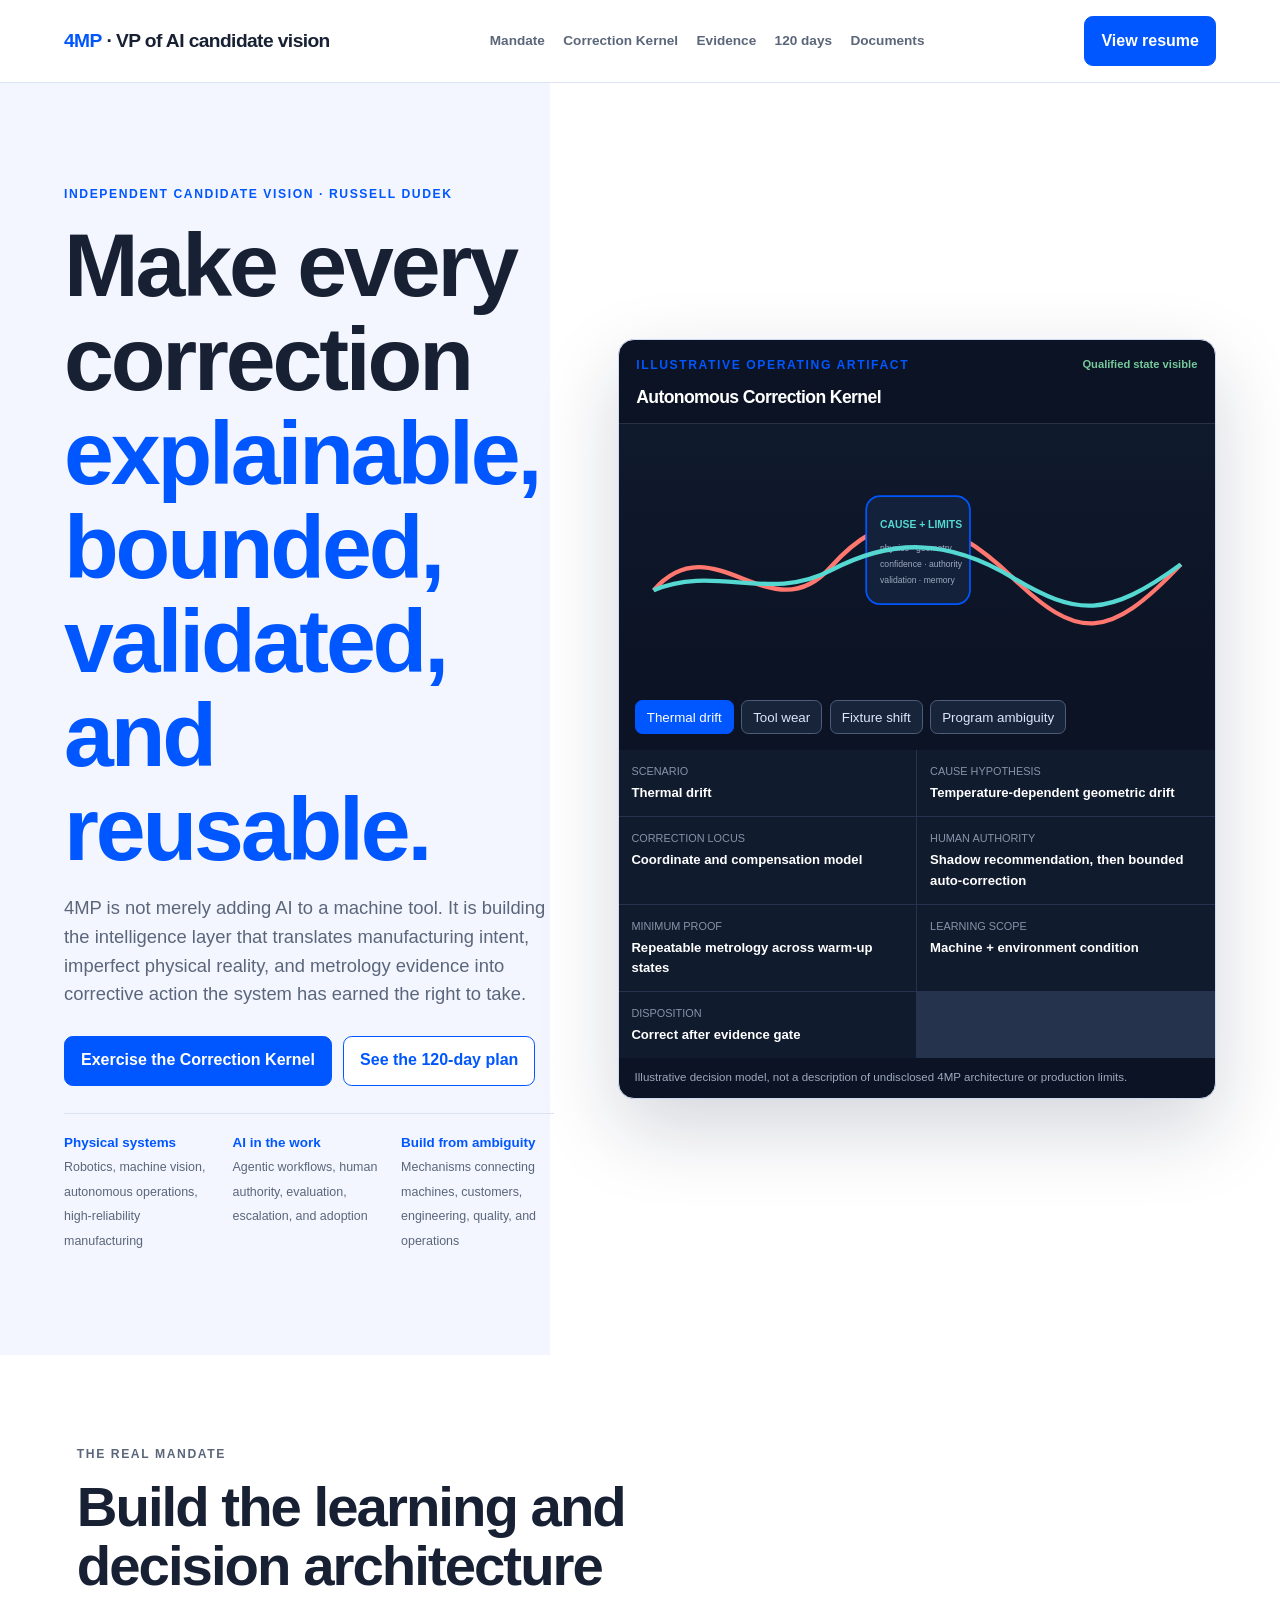
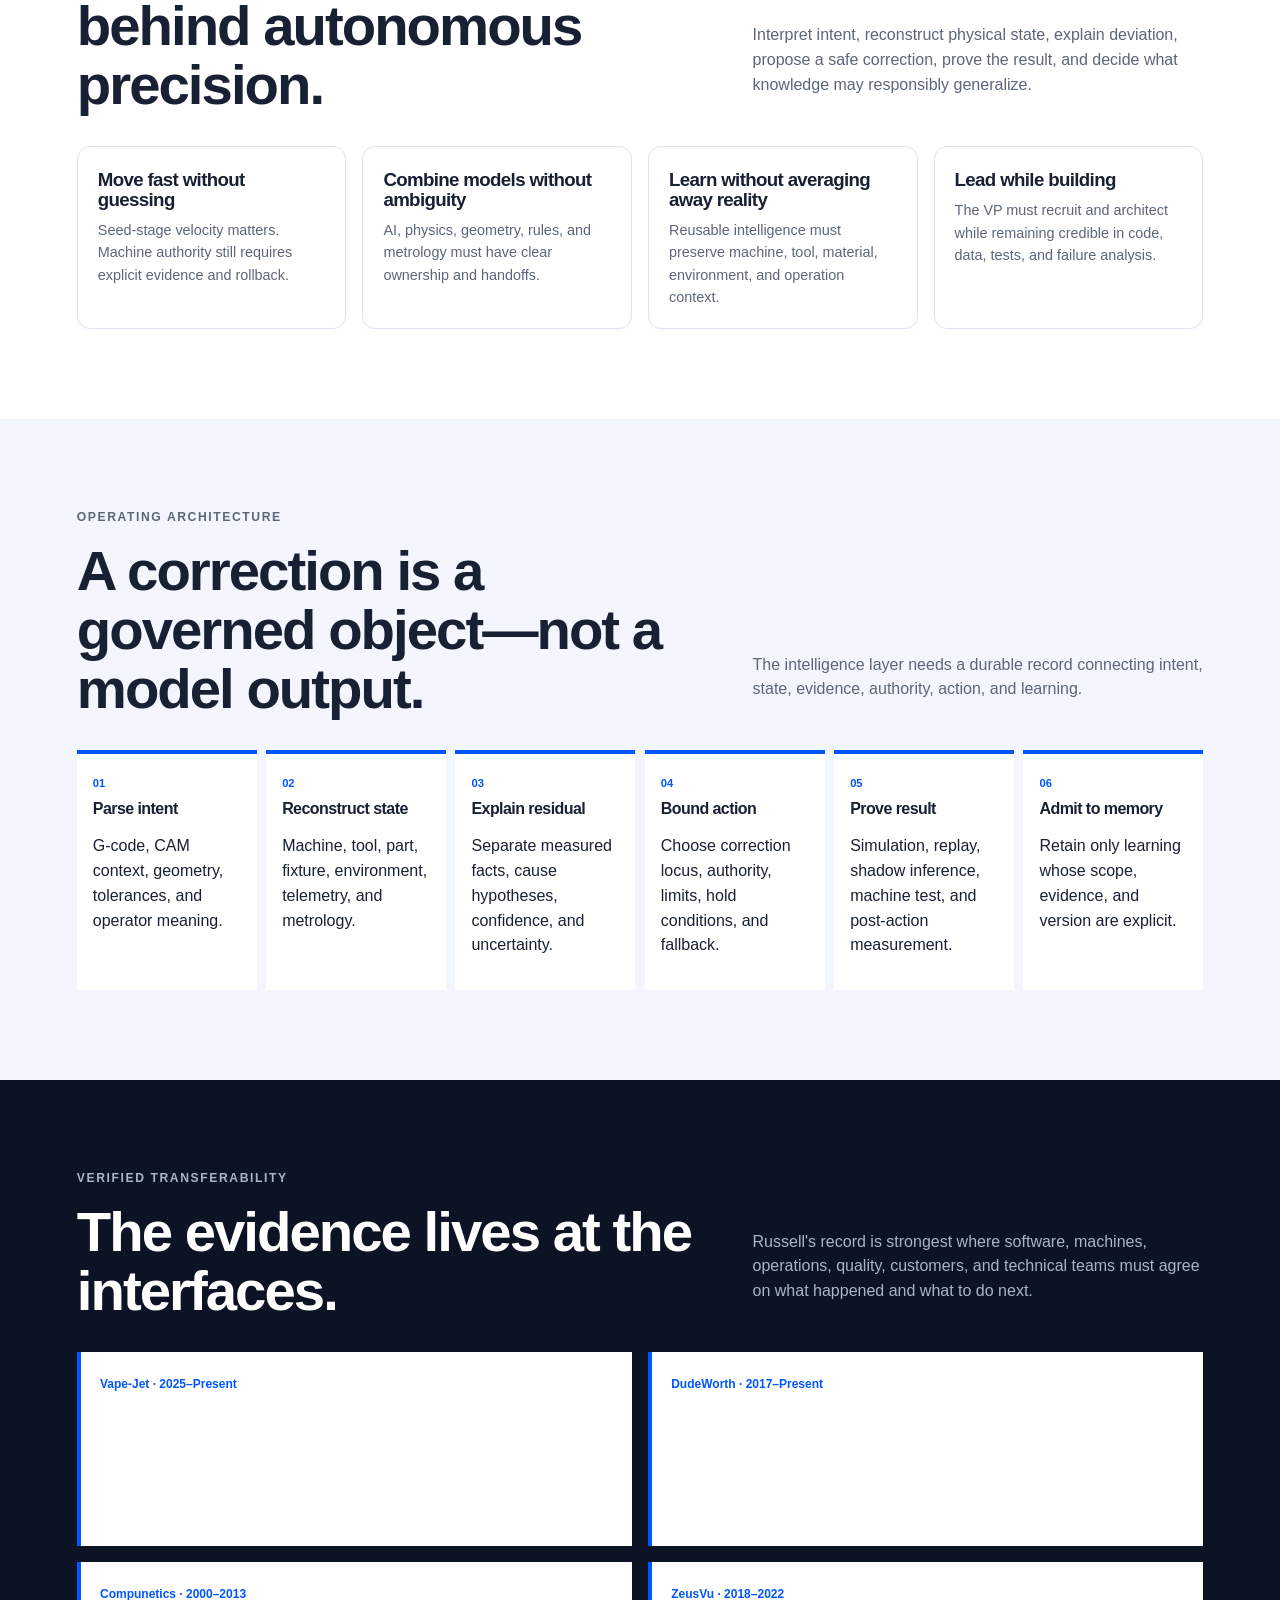
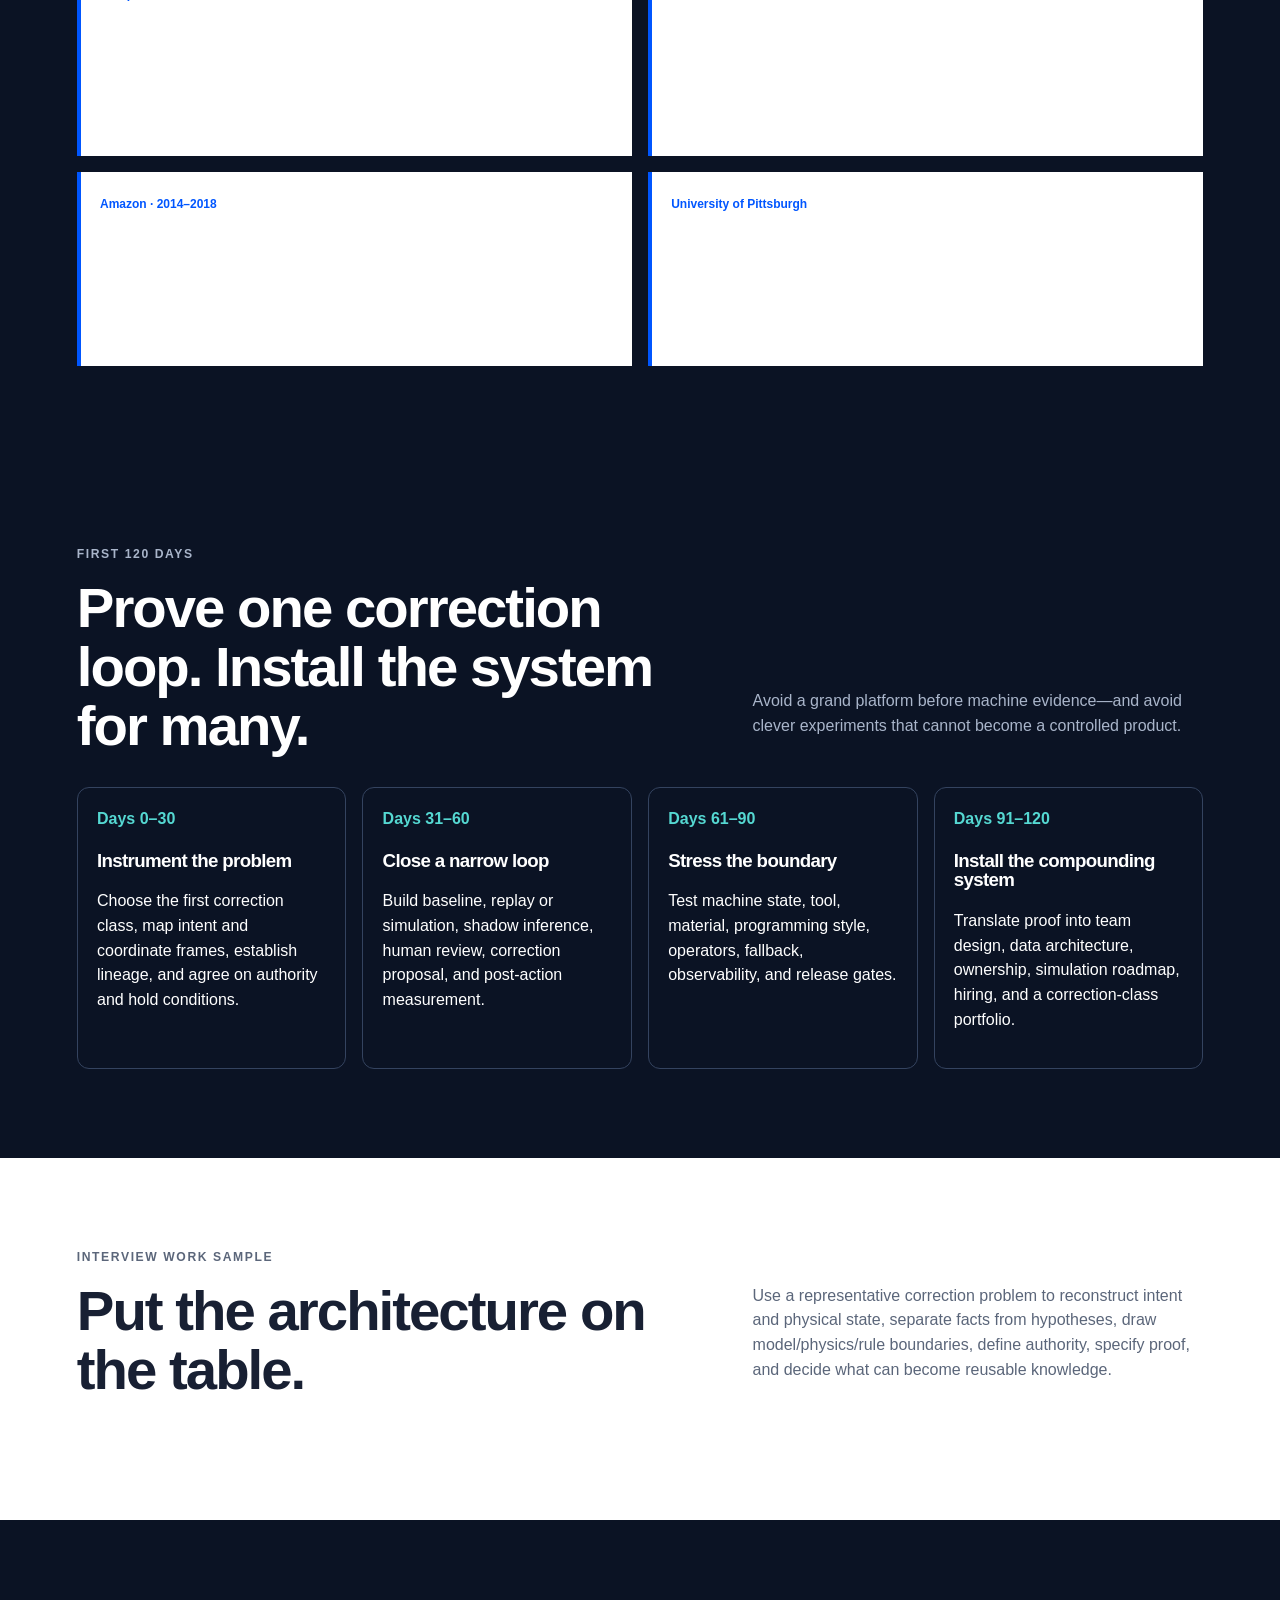
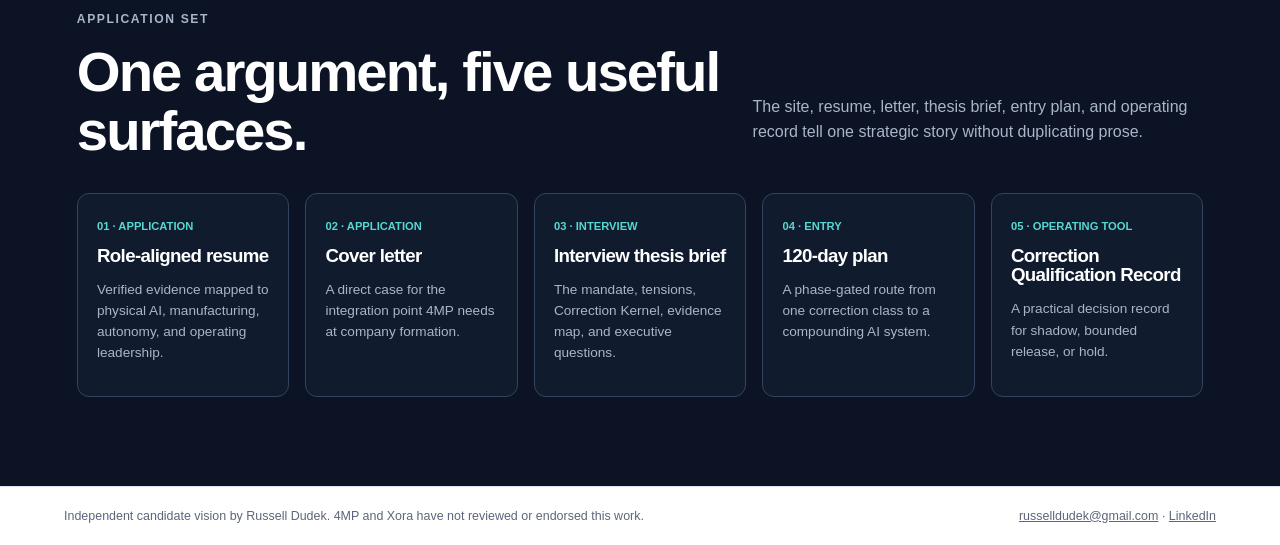
==== index.html @ 177f1374 "Publish complete RoleForge candidate site" ====
<!doctype html><html lang="en"><head><meta charset="utf-8"><meta name="viewport" content="width=device-width,initial-scale=1"><meta name="description" content="Independent VP of AI candidate vision by Russell Dudek for 4MP, a Xora portfolio company."><title>Russell Dudek | VP of AI candidate vision for 4MP</title><link rel="stylesheet" href="styles.css"><script src="app.js" defer></script></head><body><a class="skip" href="#main">Skip to content</a><header class="nav"><a class="brand" href="index.html"><b>4MP</b> · VP of AI candidate vision</a><nav class="navlinks" aria-label="Primary"><a href="#mandate">Mandate</a><a href="#kernel">Correction Kernel</a><a href="#evidence">Evidence</a><a href="#entry">120 days</a><a href="#documents">Documents</a></nav><a class="button primary" href="resume.html">View resume</a></header><main id="main"><section class="hero"><div><p class="eyebrow">Independent candidate vision · Russell Dudek</p><h1>Make every correction <span>explainable, bounded, validated, and reusable.</span></h1><p class="lede">4MP is not merely adding AI to a machine tool. It is building the intelligence layer that translates manufacturing intent, imperfect physical reality, and metrology evidence into corrective action the system has earned the right to take.</p><div class="actions"><a class="button primary" href="#kernel">Exercise the Correction Kernel</a><a class="button" href="120-day-plan.html">See the 120-day plan</a></div><div class="proof"><div><strong>Physical systems</strong><span>Robotics, machine vision, autonomous operations, high-reliability manufacturing</span></div><div><strong>AI in the work</strong><span>Agentic workflows, human authority, evaluation, escalation, and adoption</span></div><div><strong>Build from ambiguity</strong><span>Mechanisms connecting machines, customers, engineering, quality, and operations</span></div></div></div><div class="kernel" id="kernel"><div class="kernel-head"><div><p class="eyebrow">Illustrative operating artifact</p><h2>Autonomous Correction Kernel</h2></div><span class="state">Qualified state visible</span></div><div class="paths"><svg viewBox="0 0 690 260" role="img" aria-label="Nominal, observed, and corrected toolpaths"><path class="nominal" d="M40 172 C110 142 175 186 245 149 S380 112 455 157 S565 204 650 142"/><path id="observed" class="observed" d="M40 172 C110 92 175 224 245 145 S380 85 455 157 S565 232 650 142"/><rect class="core" x="286" y="63" width="120" height="125" rx="16"/><text x="302" y="100" fill="#55d8d2" font-size="12" font-weight="800">CAUSE + LIMITS</text><text x="302" y="127" fill="#9ca9c0" font-size="10">physics · geometry</text><text x="302" y="145" fill="#9ca9c0" font-size="10">confidence · authority</text><text x="302" y="163" fill="#9ca9c0" font-size="10">validation · memory</text><path class="corrected" d="M40 172 C110 142 175 186 245 149 S380 112 455 157 S565 204 650 142"/></svg></div><div class="controls" aria-label="Correction scenarios"><button class="scenario" data-scenario="thermal" aria-pressed="true">Thermal drift</button><button class="scenario" data-scenario="wear" aria-pressed="false">Tool wear</button><button class="scenario" data-scenario="fixture" aria-pressed="false">Fixture shift</button><button class="scenario" data-scenario="program" aria-pressed="false">Program ambiguity</button></div><div class="readout" aria-live="polite"><div><span>Scenario</span><strong id="scenarioLabel">Thermal drift</strong></div><div><span>Cause hypothesis</span><strong id="cause">Temperature-dependent geometric drift</strong></div><div><span>Correction locus</span><strong id="locus">Coordinate and compensation model</strong></div><div><span>Human authority</span><strong id="authority">Shadow recommendation, then bounded auto-correction</strong></div><div><span>Minimum proof</span><strong id="proof">Repeatable metrology across warm-up states</strong></div><div><span>Learning scope</span><strong id="learning">Machine + environment condition</strong></div><div><span>Disposition</span><strong id="disposition">Correct after evidence gate</strong></div></div><p class="note">Illustrative decision model, not a description of undisclosed 4MP architecture or production limits.</p></div></section><section class="section" id="mandate"><div class="heading"><div><p class="eyebrow">The real mandate</p><h2>Build the learning and decision architecture behind autonomous precision.</h2></div><p>Interpret intent, reconstruct physical state, explain deviation, propose a safe correction, prove the result, and decide what knowledge may responsibly generalize.</p></div><div class="grid"><article class="card"><h3>Move fast without guessing</h3><p>Seed-stage velocity matters. Machine authority still requires explicit evidence and rollback.</p></article><article class="card"><h3>Combine models without ambiguity</h3><p>AI, physics, geometry, rules, and metrology must have clear ownership and handoffs.</p></article><article class="card"><h3>Learn without averaging away reality</h3><p>Reusable intelligence must preserve machine, tool, material, environment, and operation context.</p></article><article class="card"><h3>Lead while building</h3><p>The VP must recruit and architect while remaining credible in code, data, tests, and failure analysis.</p></article></div></section><section class="section alt"><div class="heading"><div><p class="eyebrow">Operating architecture</p><h2>A correction is a governed object—not a model output.</h2></div><p>The intelligence layer needs a durable record connecting intent, state, evidence, authority, action, and learning.</p></div><div class="system"><article class="step"><span>01</span><h3>Parse intent</h3><p>G-code, CAM context, geometry, tolerances, and operator meaning.</p></article><article class="step"><span>02</span><h3>Reconstruct state</h3><p>Machine, tool, part, fixture, environment, telemetry, and metrology.</p></article><article class="step"><span>03</span><h3>Explain residual</h3><p>Separate measured facts, cause hypotheses, confidence, and uncertainty.</p></article><article class="step"><span>04</span><h3>Bound action</h3><p>Choose correction locus, authority, limits, hold conditions, and fallback.</p></article><article class="step"><span>05</span><h3>Prove result</h3><p>Simulation, replay, shadow inference, machine test, and post-action measurement.</p></article><article class="step"><span>06</span><h3>Admit to memory</h3><p>Retain only learning whose scope, evidence, and version are explicit.</p></article></div></section><section class="section dark" id="evidence"><div class="heading"><div><p class="eyebrow">Verified transferability</p><h2>The evidence lives at the interfaces.</h2></div><p>Russell's record is strongest where software, machines, operations, quality, customers, and technical teams must agree on what happened and what to do next.</p></div><div class="evidence"><article><time>Vape-Jet · 2025–Present</time><h3>AI-first robotics operations</h3><p>Connects factory, field, customer, quality, support, engineering, ERP, telemetry, and approximately 1,000 fielded robots into earlier risk detection, prioritized work, standard work, and accountability.</p></article><article><time>DudeWorth · 2017–Present</time><h3>AI and automation architecture</h3><p>Designs agentic workflow, human-review, escalation, evaluation, governance, and decision-record patterns across robotics, logistics automation, AMRs, ASRS, and cobots.</p></article><article><time>Compunetics · 2000–2013</time><h3>High-reliability manufacturing</h3><p>Led engineering, manufacturing, quality, customer delivery, root cause, process controls, and advanced electronics programs.</p></article><article><time>ZeusVu · 2018–2022</time><h3>Autonomous systems</h3><p>Led regulated drone operations with a 100% safety record and no FAA incidents; developed TensorFlow-based aerial inventory and computer-vision concepts.</p></article><article><time>Amazon · 2014–2018</time><h3>Mechanisms at scale</h3><p>Built launch mechanisms, throughput visibility, escalation, labor planning, and standard work in a 24/7 environment supporting approximately five million second-day orders annually.</p></article><article><time>University of Pittsburgh</time><h3>Scientific grounding</h3><p>Bachelor of Science with grounding in materials science, physical chemistry, and biology-related studies.</p></article></div></section><section class="section dark" id="entry"><div class="heading"><div><p class="eyebrow">First 120 days</p><h2>Prove one correction loop. Install the system for many.</h2></div><p>Avoid a grand platform before machine evidence—and avoid clever experiments that cannot become a controlled product.</p></div><div class="entry"><article><b>Days 0–30</b><h3>Instrument the problem</h3><p>Choose the first correction class, map intent and coordinate frames, establish lineage, and agree on authority and hold conditions.</p></article><article><b>Days 31–60</b><h3>Close a narrow loop</h3><p>Build baseline, replay or simulation, shadow inference, human review, correction proposal, and post-action measurement.</p></article><article><b>Days 61–90</b><h3>Stress the boundary</h3><p>Test machine state, tool, material, programming style, operators, fallback, observability, and release gates.</p></article><article><b>Days 91–120</b><h3>Install the compounding system</h3><p>Translate proof into team design, data architecture, ownership, simulation roadmap, hiring, and a correction-class portfolio.</p></article></div></section><section class="section" aria-labelledby="work-title"><div class="heading"><div><p class="eyebrow">Interview work sample</p><h2 id="work-title">Put the architecture on the table.</h2></div><p>Use a representative correction problem to reconstruct intent and physical state, separate facts from hypotheses, draw model/physics/rule boundaries, define authority, specify proof, and decide what can become reusable knowledge.</p></div></section><section class="section dark" id="documents"><div class="heading"><div><p class="eyebrow">Application set</p><h2>One argument, five useful surfaces.</h2></div><p>The site, resume, letter, thesis brief, entry plan, and operating record tell one strategic story without duplicating prose.</p></div><div class="docs"><a class="doc" href="resume.html"><span>01 · APPLICATION</span><h3>Role-aligned resume</h3><p>Verified evidence mapped to physical AI, manufacturing, autonomy, and operating leadership.</p></a><a class="doc" href="cover-letter.html"><span>02 · APPLICATION</span><h3>Cover letter</h3><p>A direct case for the integration point 4MP needs at company formation.</p></a><a class="doc" href="interview-brief.html"><span>03 · INTERVIEW</span><h3>Interview thesis brief</h3><p>The mandate, tensions, Correction Kernel, evidence map, and executive questions.</p></a><a class="doc" href="120-day-plan.html"><span>04 · ENTRY</span><h3>120-day plan</h3><p>A phase-gated route from one correction class to a compounding AI system.</p></a><a class="doc" href="correction-qualification.html"><span>05 · OPERATING TOOL</span><h3>Correction Qualification Record</h3><p>A practical decision record for shadow, bounded release, or hold.</p></a></div></section></main><footer class="footer"><span>Independent candidate vision by Russell Dudek. 4MP and Xora have not reviewed or endorsed this work.</span><span><a href="mailto:russelldudek@gmail.com">russelldudek@gmail.com</a> · <a href="https://www.linkedin.com/in/russelldudek">LinkedIn</a></span></footer></body></html>
---- styles.css ----
:root{--blue:#0056ff;--navy:#0b1324;--ink:#182033;--muted:#5b667a;--ice:#f3f6ff;--line:#dce3f2;--cyan:#55d8d2;--amber:#f4b35f;--coral:#ff776f;--green:#75c99b}*{box-sizing:border-box}html{scroll-behavior:smooth}body{margin:0;font-family:Inter,Segoe UI,Arial,sans-serif;color:var(--ink);background:#fff;line-height:1.55}a{color:inherit}.skip{position:absolute;left:-9999px}.skip:focus{left:1rem;top:1rem;background:#fff;padding:.7rem;z-index:20}.nav{position:sticky;top:0;z-index:10;display:flex;align-items:center;justify-content:space-between;gap:1rem;padding:1rem clamp(1rem,5vw,5rem);background:rgba(255,255,255,.94);border-bottom:1px solid var(--line);backdrop-filter:blur(14px)}.brand{text-decoration:none;font-weight:900;letter-spacing:-.03em;font-size:1.2rem}.brand b{color:var(--blue)}.navlinks{display:flex;gap:1.15rem;font-size:.85rem;font-weight:700}.navlinks a{text-decoration:none;color:var(--muted)}.button{display:inline-flex;align-items:center;justify-content:center;min-height:44px;padding:.72rem 1rem;border:1px solid var(--blue);border-radius:.55rem;text-decoration:none;font-weight:800;background:#fff;color:var(--blue)}.button.primary{background:var(--blue);color:#fff}.hero{display:grid;grid-template-columns:minmax(0,.9fr) minmax(460px,1.1fr);gap:clamp(2rem,5vw,6rem);align-items:center;min-height:calc(100vh - 74px);padding:clamp(4rem,8vw,8rem) clamp(1rem,5vw,6rem);background:linear-gradient(90deg,var(--ice) 0 43%,#fff 43%)}.eyebrow{margin:0 0 .85rem;color:var(--blue);font-size:.76rem;font-weight:900;letter-spacing:.13em;text-transform:uppercase}h1,h2,h3{line-height:1.05;letter-spacing:-.035em}h1{margin:0;max-width:12ch;font-size:clamp(3.2rem,7vw,7rem)}h1 span{color:var(--blue)}.lede{max-width:58ch;font-size:1.15rem;color:var(--muted)}.actions{display:flex;flex-wrap:wrap;gap:.7rem;margin:1.7rem 0}.proof{display:grid;grid-template-columns:repeat(3,1fr);gap:1rem;padding-top:1.2rem;border-top:1px solid var(--line)}.proof strong{display:block;color:var(--blue);font-size:.84rem}.proof span{font-size:.78rem;color:var(--muted)}.kernel{border:1px solid #cfd9f1;border-radius:1rem;background:var(--navy);color:#fff;box-shadow:0 30px 80px rgba(15,29,61,.18);overflow:hidden}.kernel-head{display:flex;justify-content:space-between;gap:1rem;padding:1rem 1.1rem;border-bottom:1px solid rgba(255,255,255,.12)}.kernel-head h2{margin:0;font-size:1.1rem}.state{font-size:.7rem;font-weight:900;color:var(--green)}.paths{position:relative;height:260px;background:linear-gradient(180deg,#101a2d,#0b1324)}.paths svg{width:100%;height:100%}.nominal{fill:none;stroke:#77839b;stroke-width:2;stroke-dasharray:7 7}.observed{fill:none;stroke:var(--coral);stroke-width:5}.corrected{fill:none;stroke:var(--cyan);stroke-width:5;stroke-dasharray:700;stroke-dashoffset:700}.kernel.run .corrected{animation:draw .9s ease forwards}.core{fill:#14213a;stroke:var(--blue);stroke-width:2}.controls{display:flex;flex-wrap:wrap;gap:.45rem;padding:1rem}.scenario{border:1px solid #4d5c79;background:#18243a;color:#dce6fb;padding:.55rem .7rem;border-radius:.45rem;cursor:pointer}.scenario[aria-pressed=true]{background:var(--blue);border-color:var(--blue);color:#fff}.readout{display:grid;grid-template-columns:repeat(2,1fr);gap:1px;background:#26334c}.readout div{background:#111b2e;padding:.8rem}.readout span{display:block;color:#8793aa;font-size:.68rem;text-transform:uppercase}.readout strong{display:block;margin-top:.2rem;font-size:.82rem}.note{padding:.7rem 1rem;margin:0;color:#9ea9bd;font-size:.72rem}.section{padding:clamp(4rem,7vw,7rem) clamp(1rem,6vw,7rem)}.section.alt{background:var(--ice)}.section.dark{background:var(--navy);color:#fff}.heading{display:grid;grid-template-columns:minmax(0,1fr) minmax(280px,.7fr);gap:2rem;align-items:end;margin-bottom:2rem}.heading h2{margin:0;font-size:clamp(2.3rem,4.4vw,4.8rem)}.heading p{color:var(--muted)}.dark .heading p{color:#a9b5ca}.grid{display:grid;grid-template-columns:repeat(4,1fr);gap:1rem}.card{padding:1.25rem;border:1px solid var(--line);border-radius:.8rem;background:#fff}.dark .card{background:#121d31;border-color:#2c3a56}.card h3{margin:.2rem 0 .6rem}.card p{margin:0;color:var(--muted);font-size:.9rem}.dark .card p{color:#a9b5ca}.system{display:grid;grid-template-columns:repeat(6,1fr);gap:.6rem}.step{padding:1rem;border-top:4px solid var(--blue);background:#fff}.step span{font-size:.7rem;color:var(--blue);font-weight:900}.step h3{font-size:1rem;margin:.4rem 0}.evidence{display:grid;grid-template-columns:repeat(2,1fr);gap:1rem}.evidence article{padding:1.2rem;border-left:4px solid var(--blue);background:#fff}.evidence time{font-size:.75rem;color:var(--blue);font-weight:900}.evidence h3{margin:.3rem 0}.entry{display:grid;grid-template-columns:repeat(4,1fr);gap:1rem}.entry article{padding:1.2rem;border:1px solid #34435f;border-radius:.75rem}.entry b{color:var(--cyan)}.docs{display:grid;grid-template-columns:repeat(5,1fr);gap:1rem}.doc{display:block;padding:1.2rem;border:1px solid #34435f;border-radius:.75rem;text-decoration:none;background:#111b2e}.doc span{font-size:.7rem;color:var(--cyan);font-weight:900}.doc h3{margin:.5rem 0}.doc p{font-size:.85rem;color:#a9b5ca}.footer{display:flex;justify-content:space-between;gap:1rem;padding:1.2rem clamp(1rem,5vw,5rem);border-top:1px solid var(--line);font-size:.78rem;color:var(--muted)}.document{max-width:980px;margin:0 auto;padding:2rem}.docbar{display:flex;justify-content:space-between;align-items:center;gap:1rem;margin-bottom:1rem}.paper{padding:clamp(1.4rem,4vw,3rem);border:1px solid var(--line);box-shadow:0 16px 50px rgba(20,34,68,.1);background:#fff}.paper h1{font-size:clamp(2.4rem,5vw,4.6rem);max-width:none}.paper h2{margin-top:2rem}.paper .meta{color:var(--blue);font-weight:800}.paper table{width:100%;border-collapse:collapse}.paper td,.paper th{padding:.55rem;border-bottom:1px solid var(--line);text-align:left;vertical-align:top}.pill{display:inline-block;padding:.2rem .45rem;border-radius:999px;background:var(--ice);color:var(--blue);font-size:.72rem;font-weight:800}@keyframes draw{to{stroke-dashoffset:0}}@media(max-width:1000px){.hero{grid-template-columns:1fr}.grid,.entry{grid-template-columns:repeat(2,1fr)}.system{grid-template-columns:repeat(3,1fr)}.docs{grid-template-columns:repeat(2,1fr)}.navlinks{display:none}}@media(max-width:650px){.hero{padding-top:3rem;background:var(--ice)}.proof,.grid,.system,.evidence,.entry,.docs,.heading,.readout{grid-template-columns:1fr}.nav .button{display:none}.footer{flex-direction:column}.document{padding:.6rem}.paper{padding:1.1rem}.docbar{align-items:flex-start;flex-direction:column}}@media print{.nav,.footer,.docbar{display:none}.document{max-width:none;padding:0}.paper{border:0;box-shadow:none;padding:0}body{font-size:10.5pt}.paper h1{font-size:27pt}.paper h2{break-after:avoid}a{text-decoration:none}}
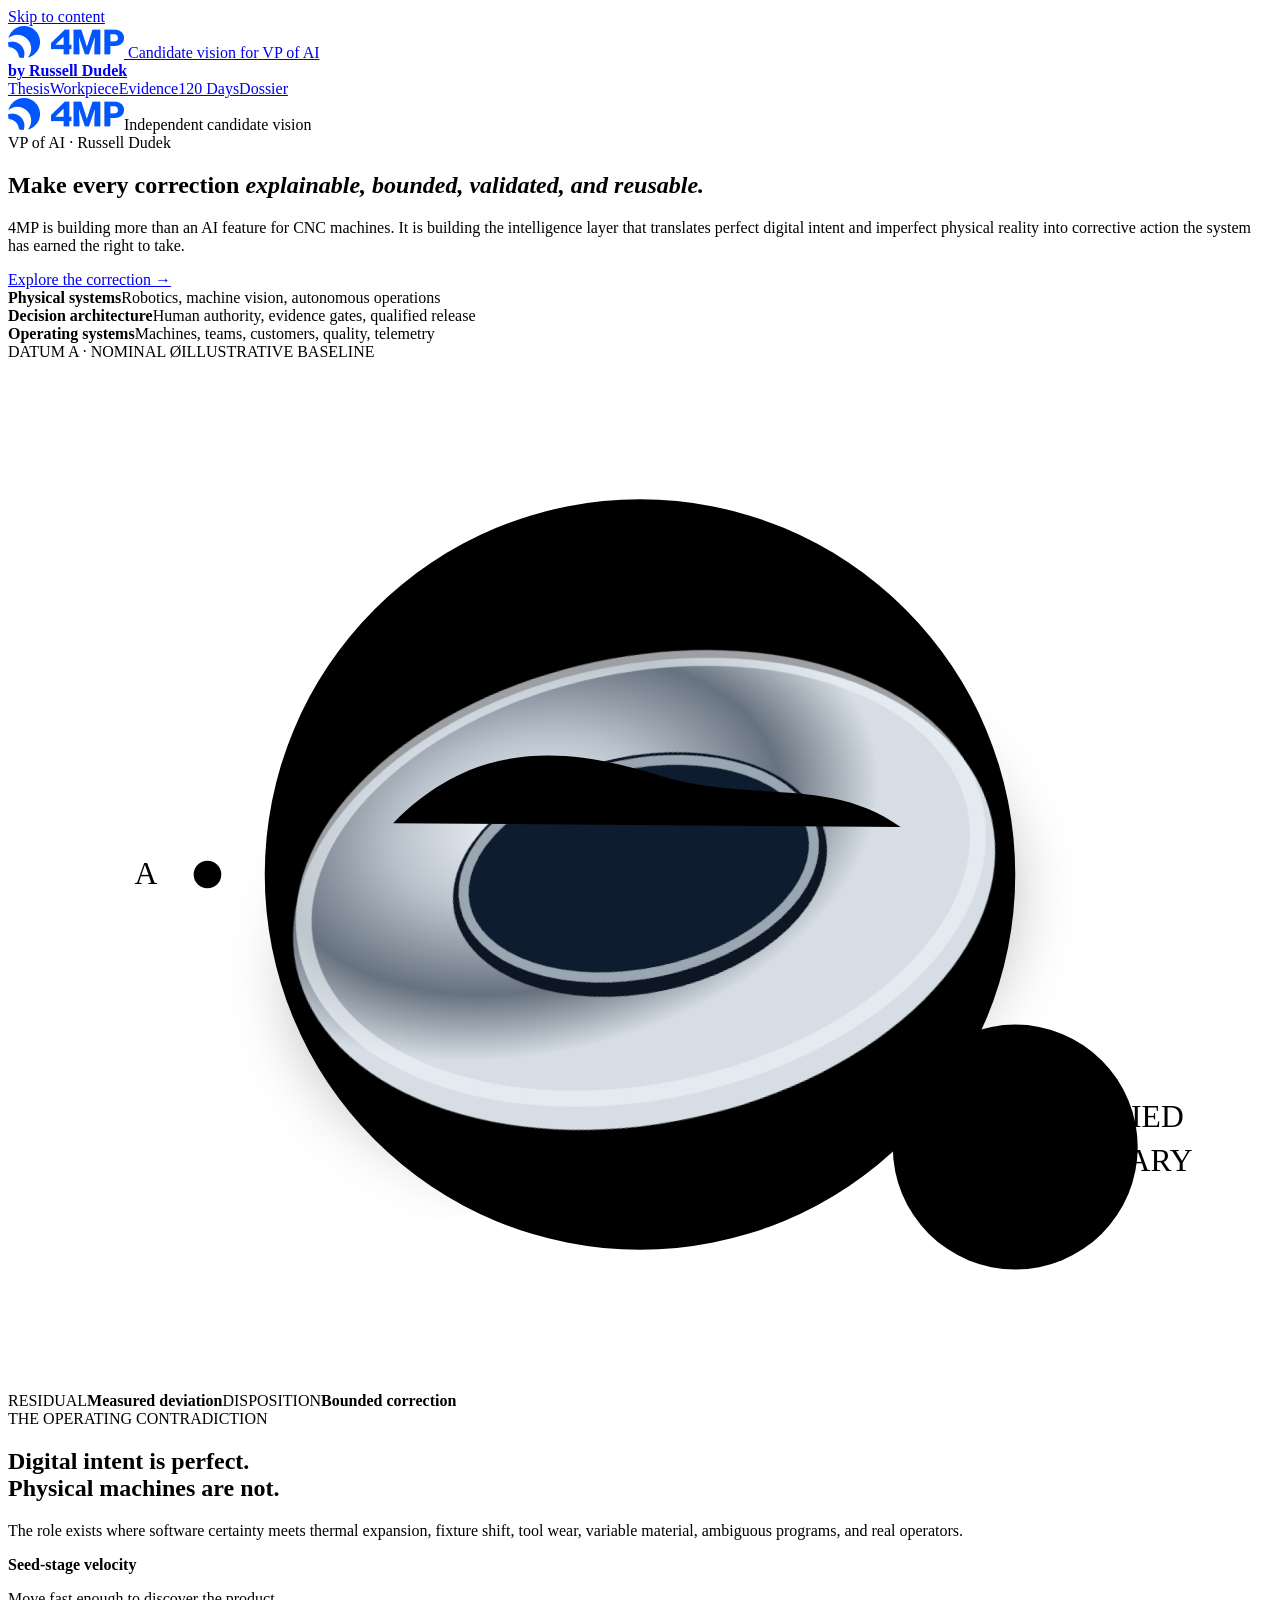
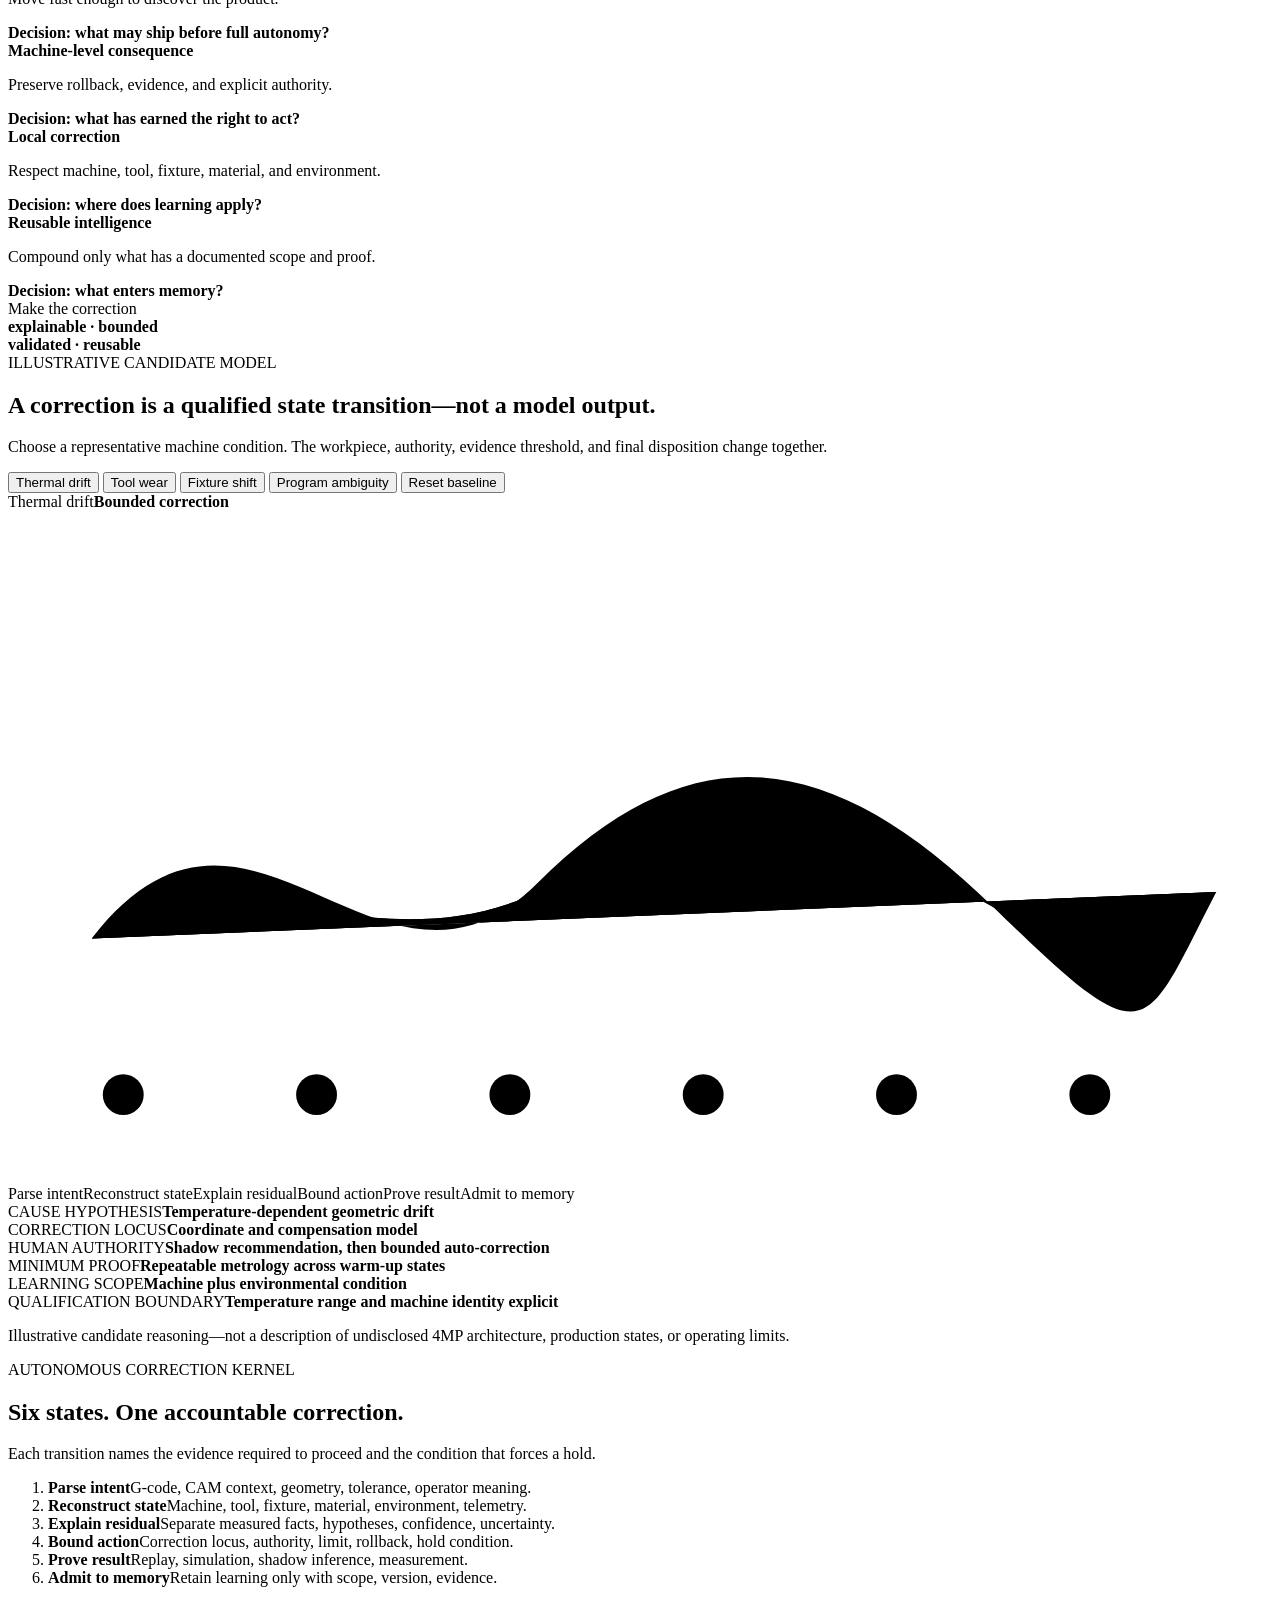
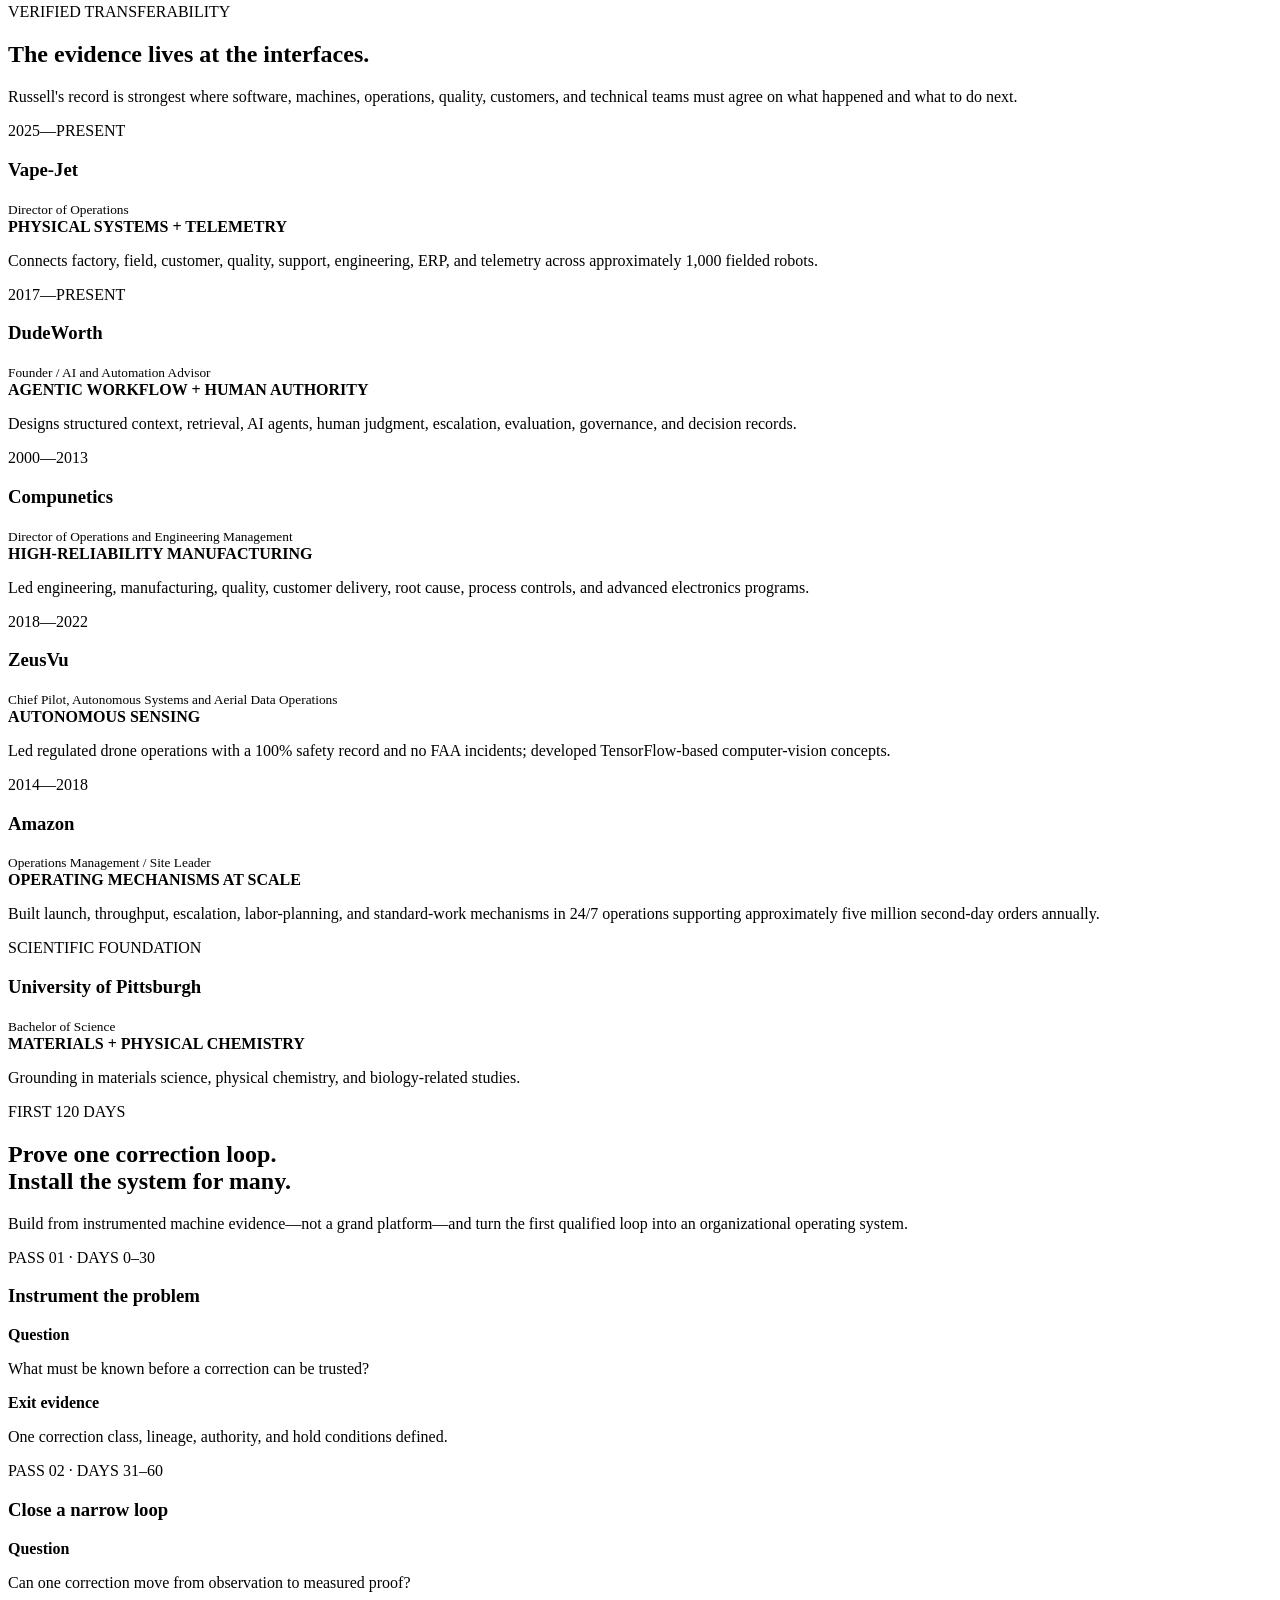
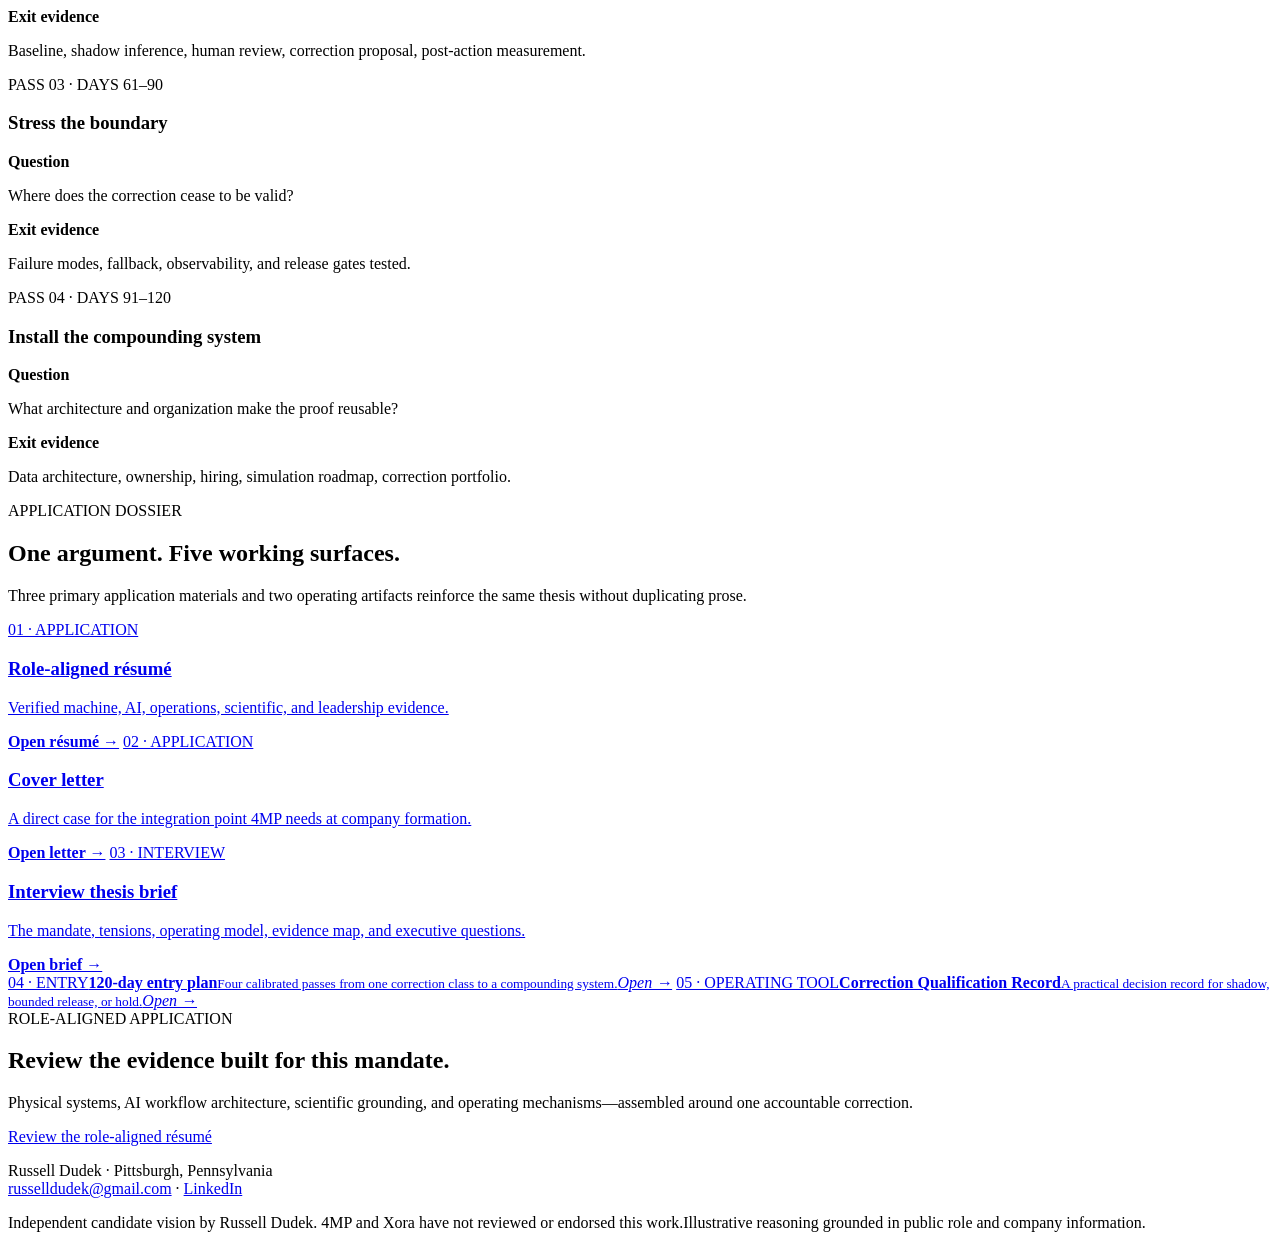
==== commit 70edea42: "Restore complete Precision Workpiece homepage" ====
--- a/index.html
+++ b/index.html
@@ -1 +1,169 @@
-<!doctype html><html lang="en"><head><meta charset="utf-8"><meta name="viewport" content="width=device-width,initial-scale=1"><meta name="description" content="Independent VP of AI candidate vision by Russell Dudek for 4MP, a Xora portfolio company."><title>Russell Dudek | VP of AI candidate vision for 4MP</title><link rel="stylesheet" href="styles.css"><script src="app.js" defer></script></head><body><a class="skip" href="#main">Skip to content</a><header class="nav"><a class="brand" href="index.html"><b>4MP</b> · VP of AI candidate vision</a><nav class="navlinks" aria-label="Primary"><a href="#mandate">Mandate</a><a href="#kernel">Correction Kernel</a><a href="#evidence">Evidence</a><a href="#entry">120 days</a><a href="#documents">Documents</a></nav><a class="button primary" href="resume.html">View resume</a></header><main id="main"><section class="hero"><div><p class="eyebrow">Independent candidate vision · Russell Dudek</p><h1>Make every correction <span>explainable, bounded, validated, and reusable.</span></h1><p class="lede">4MP is not merely adding AI to a machine tool. It is building the intelligence layer that translates manufacturing intent, imperfect physical reality, and metrology evidence into corrective action the system has earned the right to take.</p><div class="actions"><a class="button primary" href="#kernel">Exercise the Correction Kernel</a><a class="button" href="120-day-plan.html">See the 120-day plan</a></div><div class="proof"><div><strong>Physical systems</strong><span>Robotics, machine vision, autonomous operations, high-reliability manufacturing</span></div><div><strong>AI in the work</strong><span>Agentic workflows, human authority, evaluation, escalation, and adoption</span></div><div><strong>Build from ambiguity</strong><span>Mechanisms connecting machines, customers, engineering, quality, and operations</span></div></div></div><div class="kernel" id="kernel"><div class="kernel-head"><div><p class="eyebrow">Illustrative operating artifact</p><h2>Autonomous Correction Kernel</h2></div><span class="state">Qualified state visible</span></div><div class="paths"><svg viewBox="0 0 690 260" role="img" aria-label="Nominal, observed, and corrected toolpaths"><path class="nominal" d="M40 172 C110 142 175 186 245 149 S380 112 455 157 S565 204 650 142"/><path id="observed" class="observed" d="M40 172 C110 92 175 224 245 145 S380 85 455 157 S565 232 650 142"/><rect class="core" x="286" y="63" width="120" height="125" rx="16"/><text x="302" y="100" fill="#55d8d2" font-size="12" font-weight="800">CAUSE + LIMITS</text><text x="302" y="127" fill="#9ca9c0" font-size="10">physics · geometry</text><text x="302" y="145" fill="#9ca9c0" font-size="10">confidence · authority</text><text x="302" y="163" fill="#9ca9c0" font-size="10">validation · memory</text><path class="corrected" d="M40 172 C110 142 175 186 245 149 S380 112 455 157 S565 204 650 142"/></svg></div><div class="controls" aria-label="Correction scenarios"><button class="scenario" data-scenario="thermal" aria-pressed="true">Thermal drift</button><button class="scenario" data-scenario="wear" aria-pressed="false">Tool wear</button><button class="scenario" data-scenario="fixture" aria-pressed="false">Fixture shift</button><button class="scenario" data-scenario="program" aria-pressed="false">Program ambiguity</button></div><div class="readout" aria-live="polite"><div><span>Scenario</span><strong id="scenarioLabel">Thermal drift</strong></div><div><span>Cause hypothesis</span><strong id="cause">Temperature-dependent geometric drift</strong></div><div><span>Correction locus</span><strong id="locus">Coordinate and compensation model</strong></div><div><span>Human authority</span><strong id="authority">Shadow recommendation, then bounded auto-correction</strong></div><div><span>Minimum proof</span><strong id="proof">Repeatable metrology across warm-up states</strong></div><div><span>Learning scope</span><strong id="learning">Machine + environment condition</strong></div><div><span>Disposition</span><strong id="disposition">Correct after evidence gate</strong></div></div><p class="note">Illustrative decision model, not a description of undisclosed 4MP architecture or production limits.</p></div></section><section class="section" id="mandate"><div class="heading"><div><p class="eyebrow">The real mandate</p><h2>Build the learning and decision architecture behind autonomous precision.</h2></div><p>Interpret intent, reconstruct physical state, explain deviation, propose a safe correction, prove the result, and decide what knowledge may responsibly generalize.</p></div><div class="grid"><article class="card"><h3>Move fast without guessing</h3><p>Seed-stage velocity matters. Machine authority still requires explicit evidence and rollback.</p></article><article class="card"><h3>Combine models without ambiguity</h3><p>AI, physics, geometry, rules, and metrology must have clear ownership and handoffs.</p></article><article class="card"><h3>Learn without averaging away reality</h3><p>Reusable intelligence must preserve machine, tool, material, environment, and operation context.</p></article><article class="card"><h3>Lead while building</h3><p>The VP must recruit and architect while remaining credible in code, data, tests, and failure analysis.</p></article></div></section><section class="section alt"><div class="heading"><div><p class="eyebrow">Operating architecture</p><h2>A correction is a governed object—not a model output.</h2></div><p>The intelligence layer needs a durable record connecting intent, state, evidence, authority, action, and learning.</p></div><div class="system"><article class="step"><span>01</span><h3>Parse intent</h3><p>G-code, CAM context, geometry, tolerances, and operator meaning.</p></article><article class="step"><span>02</span><h3>Reconstruct state</h3><p>Machine, tool, part, fixture, environment, telemetry, and metrology.</p></article><article class="step"><span>03</span><h3>Explain residual</h3><p>Separate measured facts, cause hypotheses, confidence, and uncertainty.</p></article><article class="step"><span>04</span><h3>Bound action</h3><p>Choose correction locus, authority, limits, hold conditions, and fallback.</p></article><article class="step"><span>05</span><h3>Prove result</h3><p>Simulation, replay, shadow inference, machine test, and post-action measurement.</p></article><article class="step"><span>06</span><h3>Admit to memory</h3><p>Retain only learning whose scope, evidence, and version are explicit.</p></article></div></section><section class="section dark" id="evidence"><div class="heading"><div><p class="eyebrow">Verified transferability</p><h2>The evidence lives at the interfaces.</h2></div><p>Russell's record is strongest where software, machines, operations, quality, customers, and technical teams must agree on what happened and what to do next.</p></div><div class="evidence"><article><time>Vape-Jet · 2025–Present</time><h3>AI-first robotics operations</h3><p>Connects factory, field, customer, quality, support, engineering, ERP, telemetry, and approximately 1,000 fielded robots into earlier risk detection, prioritized work, standard work, and accountability.</p></article><article><time>DudeWorth · 2017–Present</time><h3>AI and automation architecture</h3><p>Designs agentic workflow, human-review, escalation, evaluation, governance, and decision-record patterns across robotics, logistics automation, AMRs, ASRS, and cobots.</p></article><article><time>Compunetics · 2000–2013</time><h3>High-reliability manufacturing</h3><p>Led engineering, manufacturing, quality, customer delivery, root cause, process controls, and advanced electronics programs.</p></article><article><time>ZeusVu · 2018–2022</time><h3>Autonomous systems</h3><p>Led regulated drone operations with a 100% safety record and no FAA incidents; developed TensorFlow-based aerial inventory and computer-vision concepts.</p></article><article><time>Amazon · 2014–2018</time><h3>Mechanisms at scale</h3><p>Built launch mechanisms, throughput visibility, escalation, labor planning, and standard work in a 24/7 environment supporting approximately five million second-day orders annually.</p></article><article><time>University of Pittsburgh</time><h3>Scientific grounding</h3><p>Bachelor of Science with grounding in materials science, physical chemistry, and biology-related studies.</p></article></div></section><section class="section dark" id="entry"><div class="heading"><div><p class="eyebrow">First 120 days</p><h2>Prove one correction loop. Install the system for many.</h2></div><p>Avoid a grand platform before machine evidence—and avoid clever experiments that cannot become a controlled product.</p></div><div class="entry"><article><b>Days 0–30</b><h3>Instrument the problem</h3><p>Choose the first correction class, map intent and coordinate frames, establish lineage, and agree on authority and hold conditions.</p></article><article><b>Days 31–60</b><h3>Close a narrow loop</h3><p>Build baseline, replay or simulation, shadow inference, human review, correction proposal, and post-action measurement.</p></article><article><b>Days 61–90</b><h3>Stress the boundary</h3><p>Test machine state, tool, material, programming style, operators, fallback, observability, and release gates.</p></article><article><b>Days 91–120</b><h3>Install the compounding system</h3><p>Translate proof into team design, data architecture, ownership, simulation roadmap, hiring, and a correction-class portfolio.</p></article></div></section><section class="section" aria-labelledby="work-title"><div class="heading"><div><p class="eyebrow">Interview work sample</p><h2 id="work-title">Put the architecture on the table.</h2></div><p>Use a representative correction problem to reconstruct intent and physical state, separate facts from hypotheses, draw model/physics/rule boundaries, define authority, specify proof, and decide what can become reusable knowledge.</p></div></section><section class="section dark" id="documents"><div class="heading"><div><p class="eyebrow">Application set</p><h2>One argument, five useful surfaces.</h2></div><p>The site, resume, letter, thesis brief, entry plan, and operating record tell one strategic story without duplicating prose.</p></div><div class="docs"><a class="doc" href="resume.html"><span>01 · APPLICATION</span><h3>Role-aligned resume</h3><p>Verified evidence mapped to physical AI, manufacturing, autonomy, and operating leadership.</p></a><a class="doc" href="cover-letter.html"><span>02 · APPLICATION</span><h3>Cover letter</h3><p>A direct case for the integration point 4MP needs at company formation.</p></a><a class="doc" href="interview-brief.html"><span>03 · INTERVIEW</span><h3>Interview thesis brief</h3><p>The mandate, tensions, Correction Kernel, evidence map, and executive questions.</p></a><a class="doc" href="120-day-plan.html"><span>04 · ENTRY</span><h3>120-day plan</h3><p>A phase-gated route from one correction class to a compounding AI system.</p></a><a class="doc" href="correction-qualification.html"><span>05 · OPERATING TOOL</span><h3>Correction Qualification Record</h3><p>A practical decision record for shadow, bounded release, or hold.</p></a></div></section></main><footer class="footer"><span>Independent candidate vision by Russell Dudek. 4MP and Xora have not reviewed or endorsed this work.</span><span><a href="mailto:russelldudek@gmail.com">russelldudek@gmail.com</a> · <a href="https://www.linkedin.com/in/russelldudek">LinkedIn</a></span></footer></body></html>+<!doctype html>
+<html lang="en">
+<head>
+  <meta charset="utf-8">
+  <meta name="viewport" content="width=device-width,initial-scale=1">
+  <meta name="description" content="Independent VP of AI candidate vision by Russell Dudek for 4MP, a Xora portfolio company.">
+  <title>Russell Dudek | VP of AI candidate vision for 4MP</title>
+  <link rel="stylesheet" href="brand-tokens.css">
+  <link rel="stylesheet" href="base.css">
+  <link rel="stylesheet" href="workpiece.css">
+  <link rel="stylesheet" href="sections.css">
+  <link rel="stylesheet" href="responsive.css">
+  <script src="app.js" defer></script>
+</head>
+<body>
+<a class="skip" href="#main">Skip to content</a>
+<header class="nav">
+  <a class="identity" href="#thesis" aria-label="4MP VP of AI candidate vision home">
+    <img src="assets/brand/4mp-logo.webp" alt="4MP">
+    <span>Candidate vision for VP of AI<br><b>by Russell Dudek</b></span>
+  </a>
+  <nav aria-label="Primary">
+    <a href="#thesis">Thesis</a><a href="#workpiece">Workpiece</a><a href="#evidence">Evidence</a><a href="#entry">120 Days</a><a href="#dossier">Dossier</a>
+  </nav>
+</header>
+<main id="main">
+<section class="hero" id="thesis">
+  <div class="hero-copy">
+    <div class="company-lockup"><img src="assets/brand/4mp-logo.webp" alt="4MP"><span>Independent candidate vision<br>VP of AI · Russell Dudek</span></div>
+    <h1>Make every correction <em>explainable, bounded, validated, and reusable.</em></h1>
+    <p>4MP is building more than an AI feature for CNC machines. It is building the intelligence layer that translates perfect digital intent and imperfect physical reality into corrective action the system has earned the right to take.</p>
+    <a class="text-link" href="#workpiece">Explore the correction →</a>
+    <div class="hero-proof">
+      <div><b>Physical systems</b><span>Robotics, machine vision, autonomous operations</span></div>
+      <div><b>Decision architecture</b><span>Human authority, evidence gates, qualified release</span></div>
+      <div><b>Operating systems</b><span>Machines, teams, customers, quality, telemetry</span></div>
+    </div>
+  </div>
+  <div class="hero-object" aria-label="Illustrative precision workpiece showing observed residual and qualified correction">
+    <div class="object-meta"><span>DATUM A · NOMINAL Ø</span><span>ILLUSTRATIVE BASELINE</span></div>
+    <svg class="workpiece-hero" viewBox="0 0 640 520" role="img" aria-labelledby="hero-title hero-desc">
+      <title id="hero-title">Precision workpiece qualification</title>
+      <desc id="hero-desc">A machined ring with observed residual, bounded correction vectors, and a qualified final boundary.</desc>
+      <defs>
+        <radialGradient id="metal" cx="36%" cy="30%"><stop offset="0" stop-color="#f8fbff"/><stop offset=".38" stop-color="#b9c2cc"/><stop offset=".72" stop-color="#67727f"/><stop offset="1" stop-color="#d6dde4"/></radialGradient>
+        <filter id="shadow"><feDropShadow dx="0" dy="22" stdDeviation="18" flood-opacity=".35"/></filter>
+      </defs>
+      <g class="grid-lines"><path d="M40 90H600M40 170H600M40 250H600M40 330H600M40 410H600"/><path d="M80 45V470M180 45V470M280 45V470M380 45V470M480 45V470M580 45V470"/></g>
+      <circle class="qualification-ring" cx="320" cy="260" r="190"/>
+      <g filter="url(#shadow)" transform="rotate(-12 320 260)">
+        <ellipse cx="320" cy="270" rx="180" ry="116" fill="url(#metal)"/>
+        <ellipse cx="320" cy="262" rx="173" ry="108" fill="none" stroke="#edf3f8" stroke-width="8" opacity=".65"/>
+        <ellipse cx="320" cy="260" rx="96" ry="60" fill="#071323"/>
+        <ellipse cx="320" cy="257" rx="90" ry="53" fill="#0d1c2f" stroke="#9aa7b3" stroke-width="5"/>
+      </g>
+      <path class="residual-hero" d="M195 234 C238 190 286 196 330 210 C376 224 416 210 452 236"/>
+      <g class="vectors"><path d="M207 197l25 23"/><path d="M424 204l-27 24"/><path d="M455 310l-32-9"/></g>
+      <g class="datum"><path d="M108 260H164"/><circle cx="101" cy="260" r="7"/><text x="64" y="265">A</text></g>
+      <g class="seal"><circle cx="510" cy="398" r="62"/><text x="510" y="388">QUALIFIED</text><text x="510" y="410">BOUNDARY</text></g>
+    </svg>
+    <div class="object-foot"><span>RESIDUAL</span><b>Measured deviation</b><span>DISPOSITION</span><b>Bounded correction</b></div>
+  </div>
+</section>
+
+<section class="tension" aria-labelledby="tension-title">
+  <div class="section-intro"><span>THE OPERATING CONTRADICTION</span><h2 id="tension-title">Digital intent is perfect.<br>Physical machines are not.</h2></div>
+  <p class="section-lede">The role exists where software certainty meets thermal expansion, fixture shift, tool wear, variable material, ambiguous programs, and real operators.</p>
+  <div class="tension-field">
+    <article><b>Seed-stage velocity</b><p>Move fast enough to discover the product.</p><strong>Decision: what may ship before full autonomy?</strong></article>
+    <article><b>Machine-level consequence</b><p>Preserve rollback, evidence, and explicit authority.</p><strong>Decision: what has earned the right to act?</strong></article>
+    <article><b>Local correction</b><p>Respect machine, tool, fixture, material, and environment.</p><strong>Decision: where does learning apply?</strong></article>
+    <article><b>Reusable intelligence</b><p>Compound only what has a documented scope and proof.</p><strong>Decision: what enters memory?</strong></article>
+    <div class="tension-core">Make the correction<br><b>explainable · bounded<br>validated · reusable</b></div>
+  </div>
+</section>
+
+<section class="review" id="workpiece" aria-labelledby="review-title">
+  <div class="section-intro"><span>ILLUSTRATIVE CANDIDATE MODEL</span><h2 id="review-title">A correction is a qualified state transition—not a model output.</h2></div>
+  <p class="section-lede">Choose a representative machine condition. The workpiece, authority, evidence threshold, and final disposition change together.</p>
+  <div class="scenario-controls" aria-label="Correction scenarios">
+    <button data-scenario="thermal" aria-pressed="true">Thermal drift</button>
+    <button data-scenario="wear" aria-pressed="false">Tool wear</button>
+    <button data-scenario="fixture" aria-pressed="false">Fixture shift</button>
+    <button data-scenario="program" aria-pressed="false">Program ambiguity</button>
+    <button class="reset" data-action="reset">Reset baseline</button>
+  </div>
+  <div class="review-board">
+    <div class="review-visual">
+      <div class="review-status"><span id="scenarioValue">Thermal drift</span><b id="dispositionValue">Bounded correction</b></div>
+      <svg viewBox="0 0 680 360" role="img" aria-labelledby="review-svg-title review-svg-desc">
+        <title id="review-svg-title">Scenario correction review</title><desc id="review-svg-desc">Nominal, observed, and corrected geometry for the selected illustrative scenario.</desc>
+        <path class="nominal-path" d="M45 230 C130 185 200 245 285 205 S445 166 530 213 S610 246 650 205"/>
+        <path id="observedPath" class="observed-path" d="M45 230 C130 120 200 285 285 200 S445 130 530 213 S610 282 650 205"/>
+        <path class="corrected-path" d="M45 230 C130 185 200 245 285 205 S445 166 530 213 S610 246 650 205"/>
+        <g class="stage-dots"><circle cx="62" cy="314" r="11"/><circle cx="166" cy="314" r="11"/><circle cx="270" cy="314" r="11"/><circle cx="374" cy="314" r="11"/><circle cx="478" cy="314" r="11"/><circle cx="582" cy="314" r="11"/></g>
+      </svg>
+      <div class="kernel-stages"><span>Parse intent</span><span>Reconstruct state</span><span>Explain residual</span><span>Bound action</span><span>Prove result</span><span>Admit to memory</span></div>
+    </div>
+    <div class="review-readout" aria-live="polite">
+      <div><span>CAUSE HYPOTHESIS</span><strong id="causeValue">Temperature-dependent geometric drift</strong></div>
+      <div><span>CORRECTION LOCUS</span><strong id="locusValue">Coordinate and compensation model</strong></div>
+      <div><span>HUMAN AUTHORITY</span><strong id="authorityValue">Shadow recommendation, then bounded auto-correction</strong></div>
+      <div><span>MINIMUM PROOF</span><strong id="proofValue">Repeatable metrology across warm-up states</strong></div>
+      <div><span>LEARNING SCOPE</span><strong id="learningValue">Machine plus environmental condition</strong></div>
+      <div><span>QUALIFICATION BOUNDARY</span><strong id="boundaryValue">Temperature range and machine identity explicit</strong></div>
+    </div>
+  </div>
+  <p class="illustrative-note">Illustrative candidate reasoning—not a description of undisclosed 4MP architecture, production states, or operating limits.</p>
+</section>
+
+<section class="kernel-path" aria-labelledby="kernel-title">
+  <div class="section-intro"><span>AUTONOMOUS CORRECTION KERNEL</span><h2 id="kernel-title">Six states. One accountable correction.</h2></div>
+  <p class="section-lede">Each transition names the evidence required to proceed and the condition that forces a hold.</p>
+  <ol>
+    <li><b>Parse intent</b><span>G-code, CAM context, geometry, tolerance, operator meaning.</span></li>
+    <li><b>Reconstruct state</b><span>Machine, tool, fixture, material, environment, telemetry.</span></li>
+    <li><b>Explain residual</b><span>Separate measured facts, hypotheses, confidence, uncertainty.</span></li>
+    <li><b>Bound action</b><span>Correction locus, authority, limit, rollback, hold condition.</span></li>
+    <li><b>Prove result</b><span>Replay, simulation, shadow inference, measurement.</span></li>
+    <li><b>Admit to memory</b><span>Retain learning only with scope, version, evidence.</span></li>
+  </ol>
+</section>
+
+<section class="evidence-section" id="evidence" aria-labelledby="evidence-title">
+  <div class="section-intro"><span>VERIFIED TRANSFERABILITY</span><h2 id="evidence-title">The evidence lives at the interfaces.</h2></div>
+  <p class="section-lede">Russell's record is strongest where software, machines, operations, quality, customers, and technical teams must agree on what happened and what to do next.</p>
+  <div class="evidence-trace">
+    <article><div><span>2025—PRESENT</span><h3>Vape-Jet</h3><small>Director of Operations</small></div><div><b>PHYSICAL SYSTEMS + TELEMETRY</b><p>Connects factory, field, customer, quality, support, engineering, ERP, and telemetry across approximately 1,000 fielded robots.</p></div></article>
+    <article><div><span>2017—PRESENT</span><h3>DudeWorth</h3><small>Founder / AI and Automation Advisor</small></div><div><b>AGENTIC WORKFLOW + HUMAN AUTHORITY</b><p>Designs structured context, retrieval, AI agents, human judgment, escalation, evaluation, governance, and decision records.</p></div></article>
+    <article><div><span>2000—2013</span><h3>Compunetics</h3><small>Director of Operations and Engineering Management</small></div><div><b>HIGH-RELIABILITY MANUFACTURING</b><p>Led engineering, manufacturing, quality, customer delivery, root cause, process controls, and advanced electronics programs.</p></div></article>
+    <article><div><span>2018—2022</span><h3>ZeusVu</h3><small>Chief Pilot, Autonomous Systems and Aerial Data Operations</small></div><div><b>AUTONOMOUS SENSING</b><p>Led regulated drone operations with a 100% safety record and no FAA incidents; developed TensorFlow-based computer-vision concepts.</p></div></article>
+    <article><div><span>2014—2018</span><h3>Amazon</h3><small>Operations Management / Site Leader</small></div><div><b>OPERATING MECHANISMS AT SCALE</b><p>Built launch, throughput, escalation, labor-planning, and standard-work mechanisms in 24/7 operations supporting approximately five million second-day orders annually.</p></div></article>
+    <article><div><span>SCIENTIFIC FOUNDATION</span><h3>University of Pittsburgh</h3><small>Bachelor of Science</small></div><div><b>MATERIALS + PHYSICAL CHEMISTRY</b><p>Grounding in materials science, physical chemistry, and biology-related studies.</p></div></article>
+  </div>
+</section>
+
+<section class="entry-section" id="entry" aria-labelledby="entry-title">
+  <div class="section-intro"><span>FIRST 120 DAYS</span><h2 id="entry-title">Prove one correction loop.<br>Install the system for many.</h2></div>
+  <p class="section-lede">Build from instrumented machine evidence—not a grand platform—and turn the first qualified loop into an organizational operating system.</p>
+  <div class="passes">
+    <article><span>PASS 01 · DAYS 0–30</span><h3>Instrument the problem</h3><b>Question</b><p>What must be known before a correction can be trusted?</p><b>Exit evidence</b><p>One correction class, lineage, authority, and hold conditions defined.</p></article>
+    <article><span>PASS 02 · DAYS 31–60</span><h3>Close a narrow loop</h3><b>Question</b><p>Can one correction move from observation to measured proof?</p><b>Exit evidence</b><p>Baseline, shadow inference, human review, correction proposal, post-action measurement.</p></article>
+    <article><span>PASS 03 · DAYS 61–90</span><h3>Stress the boundary</h3><b>Question</b><p>Where does the correction cease to be valid?</p><b>Exit evidence</b><p>Failure modes, fallback, observability, and release gates tested.</p></article>
+    <article><span>PASS 04 · DAYS 91–120</span><h3>Install the compounding system</h3><b>Question</b><p>What architecture and organization make the proof reusable?</p><b>Exit evidence</b><p>Data architecture, ownership, hiring, simulation roadmap, correction portfolio.</p></article>
+  </div>
+</section>
+
+<section class="dossier" id="dossier" aria-labelledby="dossier-title">
+  <div class="section-intro"><span>APPLICATION DOSSIER</span><h2 id="dossier-title">One argument. Five working surfaces.</h2></div>
+  <p class="section-lede">Three primary application materials and two operating artifacts reinforce the same thesis without duplicating prose.</p>
+  <div class="dossier-primary">
+    <a href="resume.html"><span>01 · APPLICATION</span><h3>Role-aligned résumé</h3><p>Verified machine, AI, operations, scientific, and leadership evidence.</p><b>Open résumé →</b></a>
+    <a href="cover-letter.html"><span>02 · APPLICATION</span><h3>Cover letter</h3><p>A direct case for the integration point 4MP needs at company formation.</p><b>Open letter →</b></a>
+    <a href="interview-brief.html"><span>03 · INTERVIEW</span><h3>Interview thesis brief</h3><p>The mandate, tensions, operating model, evidence map, and executive questions.</p><b>Open brief →</b></a>
+  </div>
+  <div class="dossier-support">
+    <a href="120-day-plan.html"><span>04 · ENTRY</span><b>120-day entry plan</b><small>Four calibrated passes from one correction class to a compounding system.</small><em>Open →</em></a>
+    <a href="correction-qualification.html"><span>05 · OPERATING TOOL</span><b>Correction Qualification Record</b><small>A practical decision record for shadow, bounded release, or hold.</small><em>Open →</em></a>
+  </div>
+</section>
+
+<section class="closing">
+  <div><span>ROLE-ALIGNED APPLICATION</span><h2>Review the evidence built for this mandate.</h2><p>Physical systems, AI workflow architecture, scientific grounding, and operating mechanisms—assembled around one accountable correction.</p></div>
+  <div><a class="primary-action" href="resume.html">Review the role-aligned résumé</a><p>Russell Dudek · Pittsburgh, Pennsylvania<br><a href="mailto:russelldudek@gmail.com">russelldudek@gmail.com</a> · <a href="https://www.linkedin.com/in/russelldudek">LinkedIn</a></p></div>
+</section>
+</main>
+<footer><span>Independent candidate vision by Russell Dudek. 4MP and Xora have not reviewed or endorsed this work.</span><span>Illustrative reasoning grounded in public role and company information.</span></footer>
+</body>
+</html>
--- a/brand-tokens.css
+++ b/brand-tokens.css
@@ -0,0 +1,31 @@
+:root {
+  /* 4MP recognition layer: source-sampled from official public identity and site assets. */
+  --brand-blue: #075eff;
+  --brand-blue-deep: #003cb8;
+  --brand-blue-soft: #eaf0ff;
+  --brand-ink: #07111f;
+  --brand-ink-soft: #132137;
+  --brand-paper: #ffffff;
+  --brand-fog: #f4f7fb;
+  --brand-steel: #9aa8ba;
+  --brand-rule: #d8e0ea;
+
+  /* Candidate-original inspection accents, subordinate to 4MP blue. */
+  --inspection-cyan: #16c8c0;
+  --inspection-amber: #ffb23f;
+  --inspection-coral: #ff6b61;
+  --inspection-green: #48b883;
+
+  --font-display: "Noto Sans Display", "Arial Narrow", sans-serif;
+  --font-body: "Lato", "Segoe UI", sans-serif;
+  --font-mono: "Noto Sans Mono", "SFMono-Regular", Consolas, monospace;
+
+  --radius-sm: 10px;
+  --radius-md: 18px;
+  --radius-lg: 30px;
+  --shadow-soft: 0 24px 80px rgba(7, 17, 31, .10);
+  --shadow-float: 0 38px 120px rgba(7, 17, 31, .18);
+  --max-width: 1480px;
+  --section-x: clamp(1.25rem, 5vw, 5.5rem);
+  --section-y: clamp(5rem, 9vw, 9rem);
+}
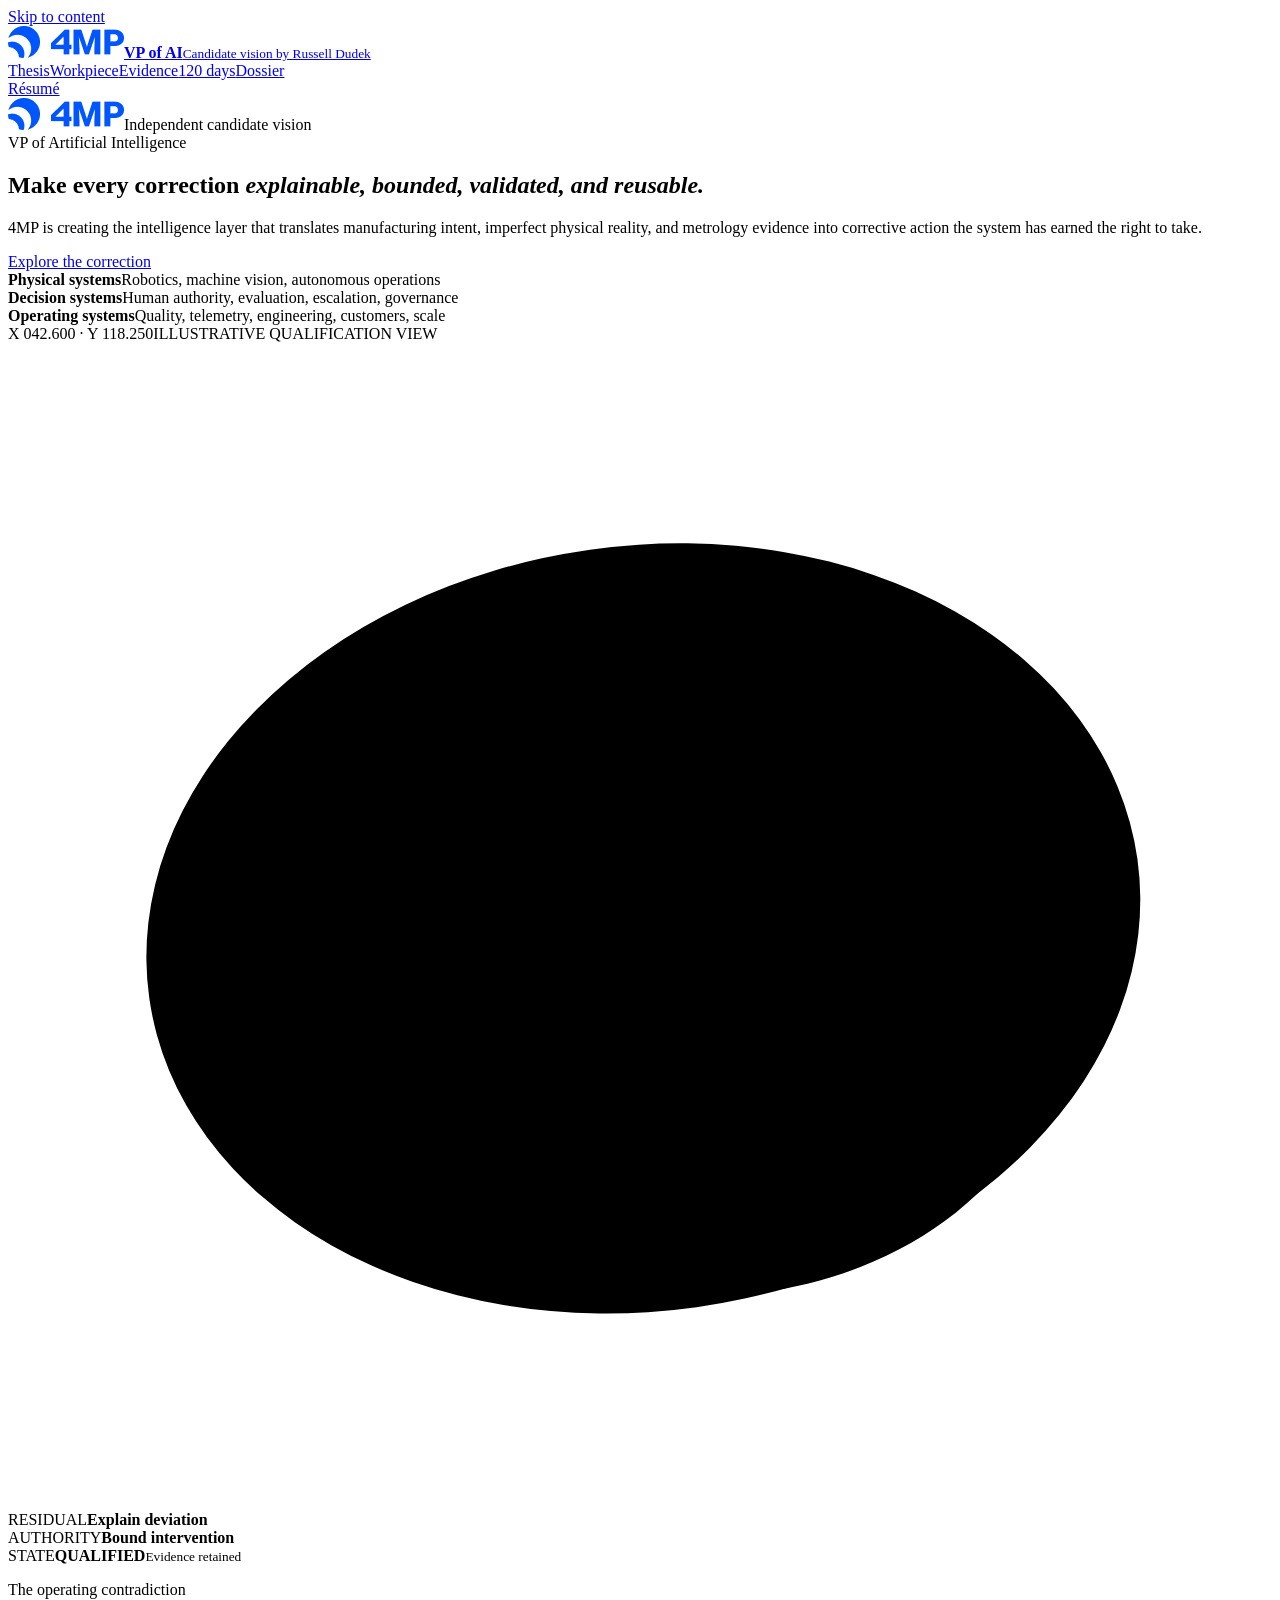
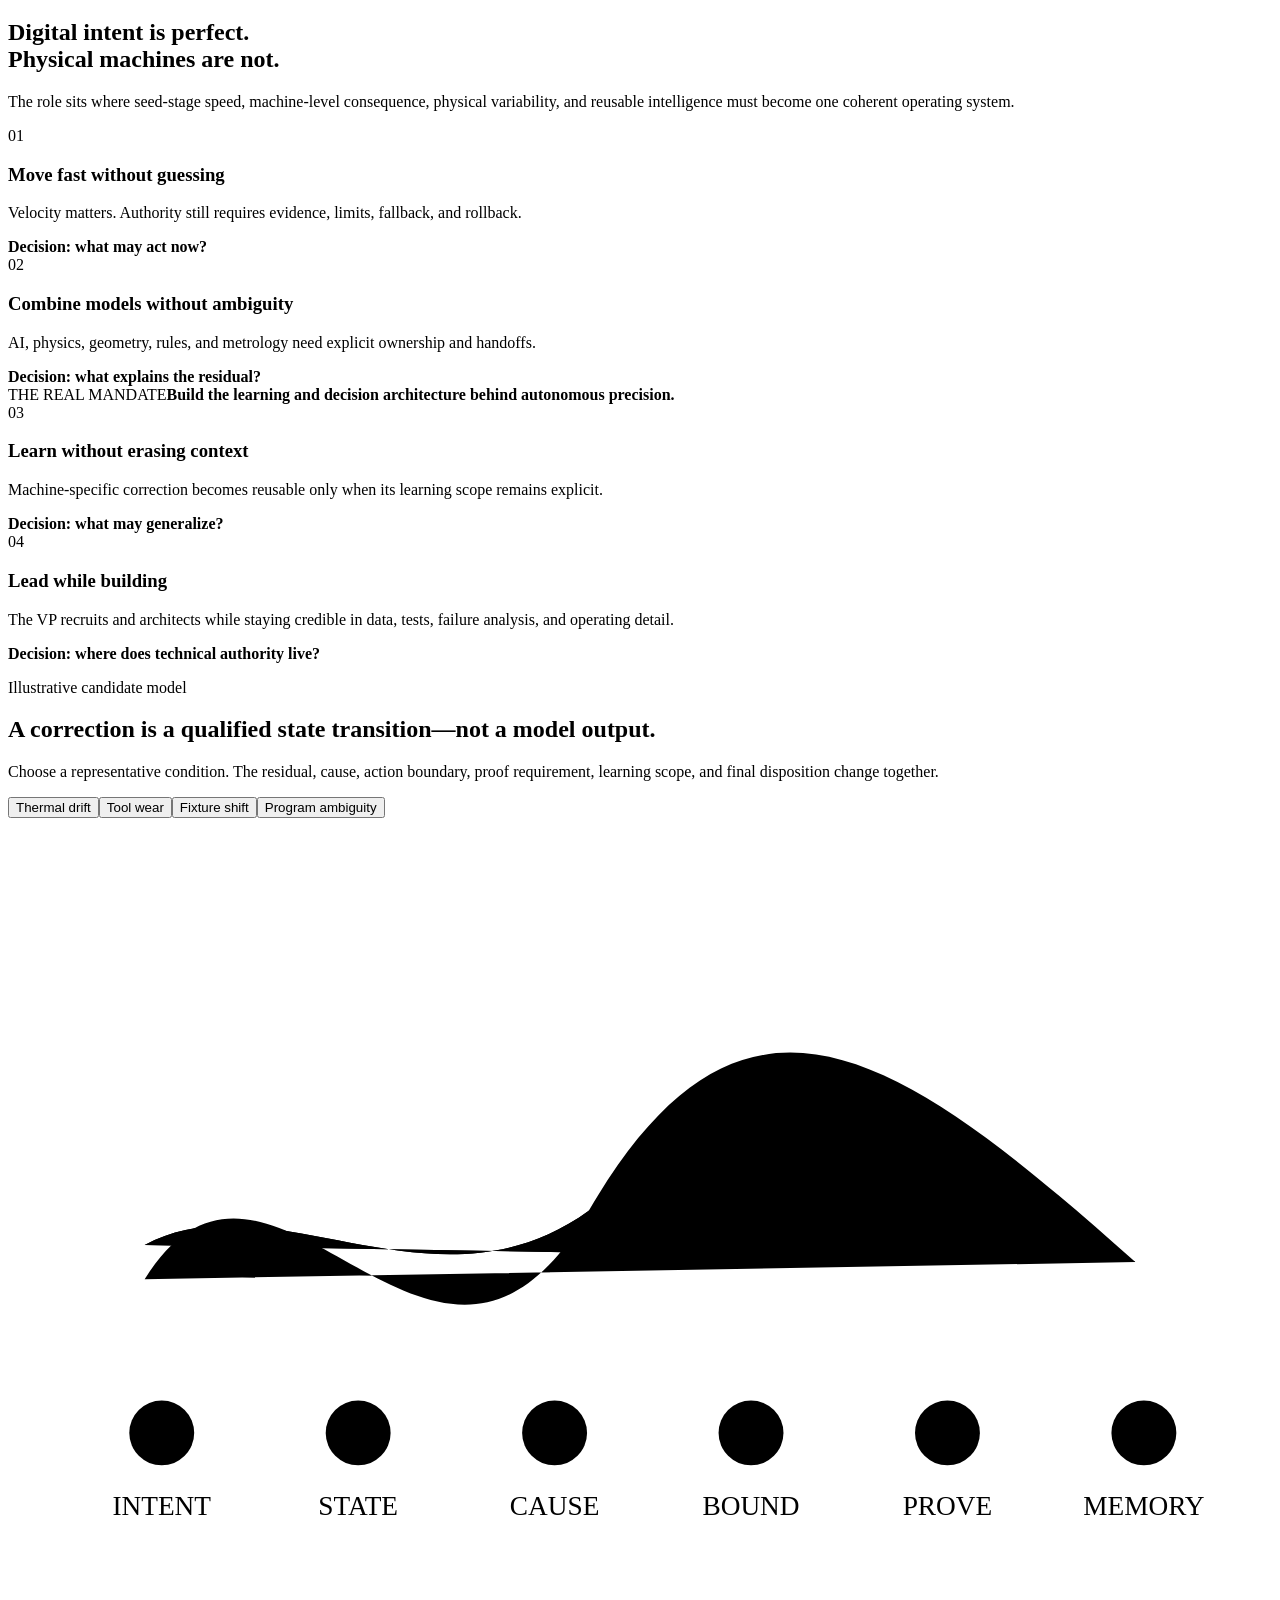
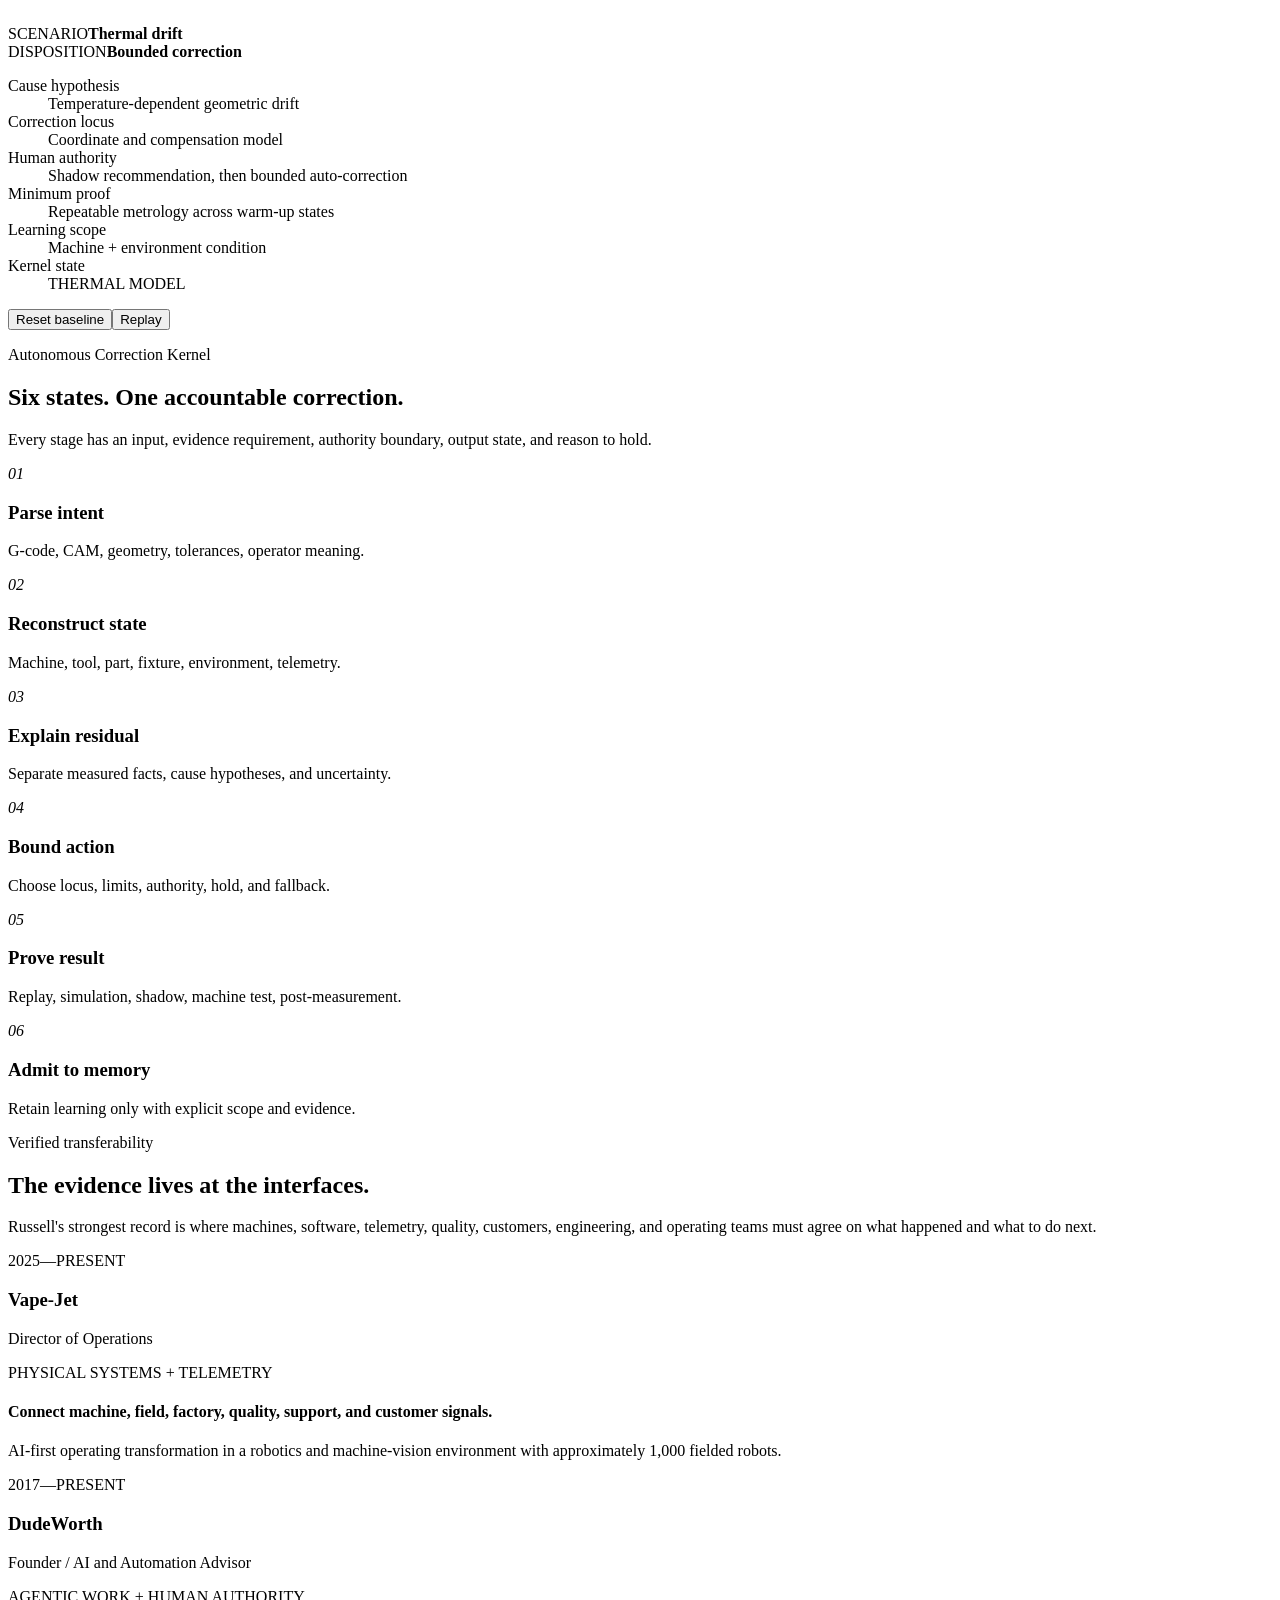
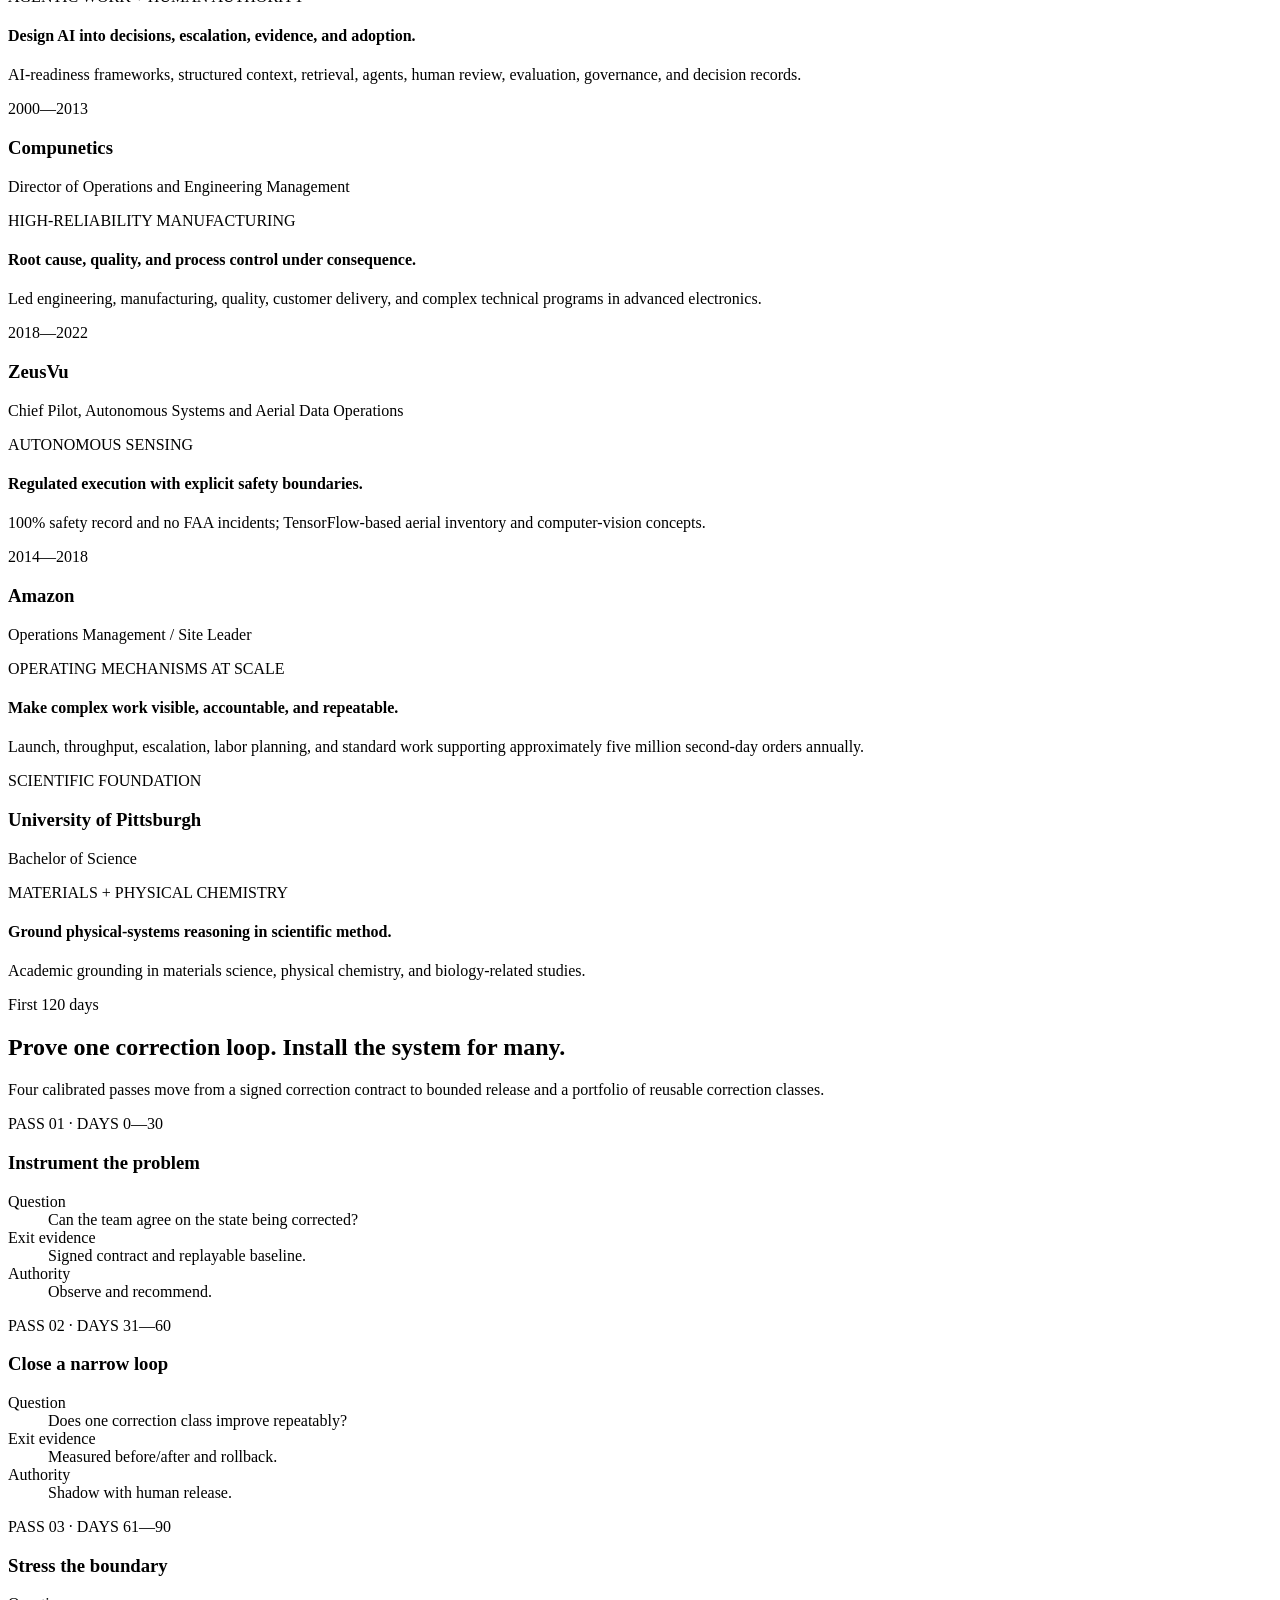
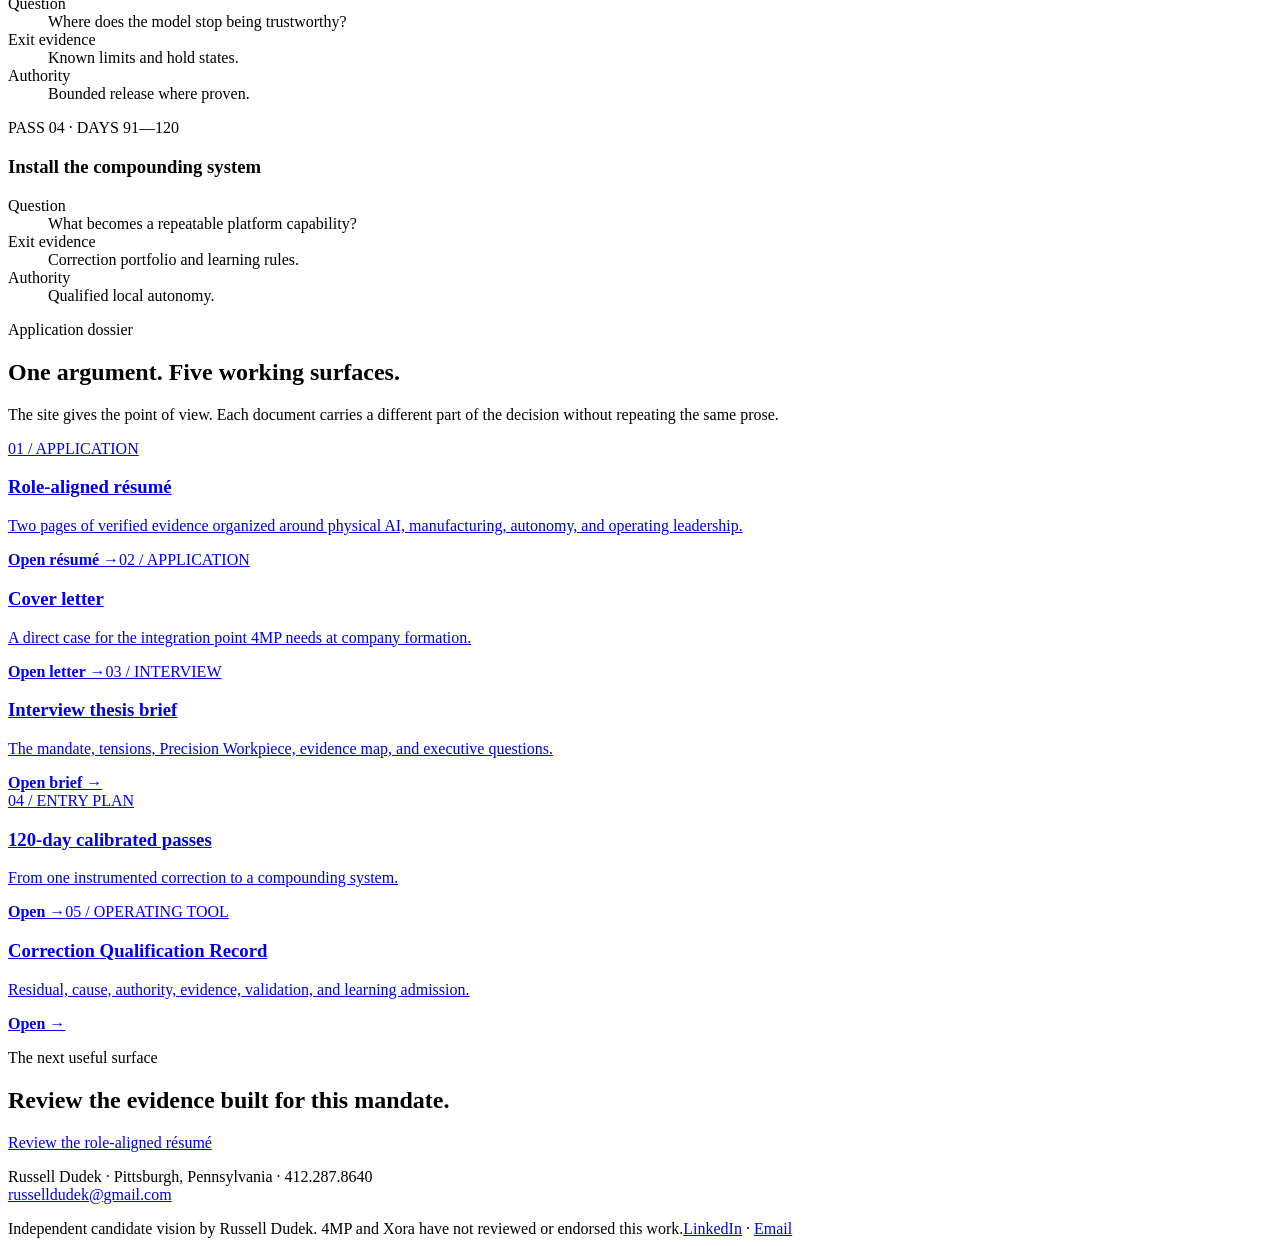
==== commit 8333b0a3: "Align homepage with deployed Precision Workpiece design" ====
--- a/index.html
+++ b/index.html
@@ -1,169 +1 @@
-<!doctype html>
-<html lang="en">
-<head>
-  <meta charset="utf-8">
-  <meta name="viewport" content="width=device-width,initial-scale=1">
-  <meta name="description" content="Independent VP of AI candidate vision by Russell Dudek for 4MP, a Xora portfolio company.">
-  <title>Russell Dudek | VP of AI candidate vision for 4MP</title>
-  <link rel="stylesheet" href="brand-tokens.css">
-  <link rel="stylesheet" href="base.css">
-  <link rel="stylesheet" href="workpiece.css">
-  <link rel="stylesheet" href="sections.css">
-  <link rel="stylesheet" href="responsive.css">
-  <script src="app.js" defer></script>
-</head>
-<body>
-<a class="skip" href="#main">Skip to content</a>
-<header class="nav">
-  <a class="identity" href="#thesis" aria-label="4MP VP of AI candidate vision home">
-    <img src="assets/brand/4mp-logo.webp" alt="4MP">
-    <span>Candidate vision for VP of AI<br><b>by Russell Dudek</b></span>
-  </a>
-  <nav aria-label="Primary">
-    <a href="#thesis">Thesis</a><a href="#workpiece">Workpiece</a><a href="#evidence">Evidence</a><a href="#entry">120 Days</a><a href="#dossier">Dossier</a>
-  </nav>
-</header>
-<main id="main">
-<section class="hero" id="thesis">
-  <div class="hero-copy">
-    <div class="company-lockup"><img src="assets/brand/4mp-logo.webp" alt="4MP"><span>Independent candidate vision<br>VP of AI · Russell Dudek</span></div>
-    <h1>Make every correction <em>explainable, bounded, validated, and reusable.</em></h1>
-    <p>4MP is building more than an AI feature for CNC machines. It is building the intelligence layer that translates perfect digital intent and imperfect physical reality into corrective action the system has earned the right to take.</p>
-    <a class="text-link" href="#workpiece">Explore the correction →</a>
-    <div class="hero-proof">
-      <div><b>Physical systems</b><span>Robotics, machine vision, autonomous operations</span></div>
-      <div><b>Decision architecture</b><span>Human authority, evidence gates, qualified release</span></div>
-      <div><b>Operating systems</b><span>Machines, teams, customers, quality, telemetry</span></div>
-    </div>
-  </div>
-  <div class="hero-object" aria-label="Illustrative precision workpiece showing observed residual and qualified correction">
-    <div class="object-meta"><span>DATUM A · NOMINAL Ø</span><span>ILLUSTRATIVE BASELINE</span></div>
-    <svg class="workpiece-hero" viewBox="0 0 640 520" role="img" aria-labelledby="hero-title hero-desc">
-      <title id="hero-title">Precision workpiece qualification</title>
-      <desc id="hero-desc">A machined ring with observed residual, bounded correction vectors, and a qualified final boundary.</desc>
-      <defs>
-        <radialGradient id="metal" cx="36%" cy="30%"><stop offset="0" stop-color="#f8fbff"/><stop offset=".38" stop-color="#b9c2cc"/><stop offset=".72" stop-color="#67727f"/><stop offset="1" stop-color="#d6dde4"/></radialGradient>
-        <filter id="shadow"><feDropShadow dx="0" dy="22" stdDeviation="18" flood-opacity=".35"/></filter>
-      </defs>
-      <g class="grid-lines"><path d="M40 90H600M40 170H600M40 250H600M40 330H600M40 410H600"/><path d="M80 45V470M180 45V470M280 45V470M380 45V470M480 45V470M580 45V470"/></g>
-      <circle class="qualification-ring" cx="320" cy="260" r="190"/>
-      <g filter="url(#shadow)" transform="rotate(-12 320 260)">
-        <ellipse cx="320" cy="270" rx="180" ry="116" fill="url(#metal)"/>
-        <ellipse cx="320" cy="262" rx="173" ry="108" fill="none" stroke="#edf3f8" stroke-width="8" opacity=".65"/>
-        <ellipse cx="320" cy="260" rx="96" ry="60" fill="#071323"/>
-        <ellipse cx="320" cy="257" rx="90" ry="53" fill="#0d1c2f" stroke="#9aa7b3" stroke-width="5"/>
-      </g>
-      <path class="residual-hero" d="M195 234 C238 190 286 196 330 210 C376 224 416 210 452 236"/>
-      <g class="vectors"><path d="M207 197l25 23"/><path d="M424 204l-27 24"/><path d="M455 310l-32-9"/></g>
-      <g class="datum"><path d="M108 260H164"/><circle cx="101" cy="260" r="7"/><text x="64" y="265">A</text></g>
-      <g class="seal"><circle cx="510" cy="398" r="62"/><text x="510" y="388">QUALIFIED</text><text x="510" y="410">BOUNDARY</text></g>
-    </svg>
-    <div class="object-foot"><span>RESIDUAL</span><b>Measured deviation</b><span>DISPOSITION</span><b>Bounded correction</b></div>
-  </div>
-</section>
-
-<section class="tension" aria-labelledby="tension-title">
-  <div class="section-intro"><span>THE OPERATING CONTRADICTION</span><h2 id="tension-title">Digital intent is perfect.<br>Physical machines are not.</h2></div>
-  <p class="section-lede">The role exists where software certainty meets thermal expansion, fixture shift, tool wear, variable material, ambiguous programs, and real operators.</p>
-  <div class="tension-field">
-    <article><b>Seed-stage velocity</b><p>Move fast enough to discover the product.</p><strong>Decision: what may ship before full autonomy?</strong></article>
-    <article><b>Machine-level consequence</b><p>Preserve rollback, evidence, and explicit authority.</p><strong>Decision: what has earned the right to act?</strong></article>
-    <article><b>Local correction</b><p>Respect machine, tool, fixture, material, and environment.</p><strong>Decision: where does learning apply?</strong></article>
-    <article><b>Reusable intelligence</b><p>Compound only what has a documented scope and proof.</p><strong>Decision: what enters memory?</strong></article>
-    <div class="tension-core">Make the correction<br><b>explainable · bounded<br>validated · reusable</b></div>
-  </div>
-</section>
-
-<section class="review" id="workpiece" aria-labelledby="review-title">
-  <div class="section-intro"><span>ILLUSTRATIVE CANDIDATE MODEL</span><h2 id="review-title">A correction is a qualified state transition—not a model output.</h2></div>
-  <p class="section-lede">Choose a representative machine condition. The workpiece, authority, evidence threshold, and final disposition change together.</p>
-  <div class="scenario-controls" aria-label="Correction scenarios">
-    <button data-scenario="thermal" aria-pressed="true">Thermal drift</button>
-    <button data-scenario="wear" aria-pressed="false">Tool wear</button>
-    <button data-scenario="fixture" aria-pressed="false">Fixture shift</button>
-    <button data-scenario="program" aria-pressed="false">Program ambiguity</button>
-    <button class="reset" data-action="reset">Reset baseline</button>
-  </div>
-  <div class="review-board">
-    <div class="review-visual">
-      <div class="review-status"><span id="scenarioValue">Thermal drift</span><b id="dispositionValue">Bounded correction</b></div>
-      <svg viewBox="0 0 680 360" role="img" aria-labelledby="review-svg-title review-svg-desc">
-        <title id="review-svg-title">Scenario correction review</title><desc id="review-svg-desc">Nominal, observed, and corrected geometry for the selected illustrative scenario.</desc>
-        <path class="nominal-path" d="M45 230 C130 185 200 245 285 205 S445 166 530 213 S610 246 650 205"/>
-        <path id="observedPath" class="observed-path" d="M45 230 C130 120 200 285 285 200 S445 130 530 213 S610 282 650 205"/>
-        <path class="corrected-path" d="M45 230 C130 185 200 245 285 205 S445 166 530 213 S610 246 650 205"/>
-        <g class="stage-dots"><circle cx="62" cy="314" r="11"/><circle cx="166" cy="314" r="11"/><circle cx="270" cy="314" r="11"/><circle cx="374" cy="314" r="11"/><circle cx="478" cy="314" r="11"/><circle cx="582" cy="314" r="11"/></g>
-      </svg>
-      <div class="kernel-stages"><span>Parse intent</span><span>Reconstruct state</span><span>Explain residual</span><span>Bound action</span><span>Prove result</span><span>Admit to memory</span></div>
-    </div>
-    <div class="review-readout" aria-live="polite">
-      <div><span>CAUSE HYPOTHESIS</span><strong id="causeValue">Temperature-dependent geometric drift</strong></div>
-      <div><span>CORRECTION LOCUS</span><strong id="locusValue">Coordinate and compensation model</strong></div>
-      <div><span>HUMAN AUTHORITY</span><strong id="authorityValue">Shadow recommendation, then bounded auto-correction</strong></div>
-      <div><span>MINIMUM PROOF</span><strong id="proofValue">Repeatable metrology across warm-up states</strong></div>
-      <div><span>LEARNING SCOPE</span><strong id="learningValue">Machine plus environmental condition</strong></div>
-      <div><span>QUALIFICATION BOUNDARY</span><strong id="boundaryValue">Temperature range and machine identity explicit</strong></div>
-    </div>
-  </div>
-  <p class="illustrative-note">Illustrative candidate reasoning—not a description of undisclosed 4MP architecture, production states, or operating limits.</p>
-</section>
-
-<section class="kernel-path" aria-labelledby="kernel-title">
-  <div class="section-intro"><span>AUTONOMOUS CORRECTION KERNEL</span><h2 id="kernel-title">Six states. One accountable correction.</h2></div>
-  <p class="section-lede">Each transition names the evidence required to proceed and the condition that forces a hold.</p>
-  <ol>
-    <li><b>Parse intent</b><span>G-code, CAM context, geometry, tolerance, operator meaning.</span></li>
-    <li><b>Reconstruct state</b><span>Machine, tool, fixture, material, environment, telemetry.</span></li>
-    <li><b>Explain residual</b><span>Separate measured facts, hypotheses, confidence, uncertainty.</span></li>
-    <li><b>Bound action</b><span>Correction locus, authority, limit, rollback, hold condition.</span></li>
-    <li><b>Prove result</b><span>Replay, simulation, shadow inference, measurement.</span></li>
-    <li><b>Admit to memory</b><span>Retain learning only with scope, version, evidence.</span></li>
-  </ol>
-</section>
-
-<section class="evidence-section" id="evidence" aria-labelledby="evidence-title">
-  <div class="section-intro"><span>VERIFIED TRANSFERABILITY</span><h2 id="evidence-title">The evidence lives at the interfaces.</h2></div>
-  <p class="section-lede">Russell's record is strongest where software, machines, operations, quality, customers, and technical teams must agree on what happened and what to do next.</p>
-  <div class="evidence-trace">
-    <article><div><span>2025—PRESENT</span><h3>Vape-Jet</h3><small>Director of Operations</small></div><div><b>PHYSICAL SYSTEMS + TELEMETRY</b><p>Connects factory, field, customer, quality, support, engineering, ERP, and telemetry across approximately 1,000 fielded robots.</p></div></article>
-    <article><div><span>2017—PRESENT</span><h3>DudeWorth</h3><small>Founder / AI and Automation Advisor</small></div><div><b>AGENTIC WORKFLOW + HUMAN AUTHORITY</b><p>Designs structured context, retrieval, AI agents, human judgment, escalation, evaluation, governance, and decision records.</p></div></article>
-    <article><div><span>2000—2013</span><h3>Compunetics</h3><small>Director of Operations and Engineering Management</small></div><div><b>HIGH-RELIABILITY MANUFACTURING</b><p>Led engineering, manufacturing, quality, customer delivery, root cause, process controls, and advanced electronics programs.</p></div></article>
-    <article><div><span>2018—2022</span><h3>ZeusVu</h3><small>Chief Pilot, Autonomous Systems and Aerial Data Operations</small></div><div><b>AUTONOMOUS SENSING</b><p>Led regulated drone operations with a 100% safety record and no FAA incidents; developed TensorFlow-based computer-vision concepts.</p></div></article>
-    <article><div><span>2014—2018</span><h3>Amazon</h3><small>Operations Management / Site Leader</small></div><div><b>OPERATING MECHANISMS AT SCALE</b><p>Built launch, throughput, escalation, labor-planning, and standard-work mechanisms in 24/7 operations supporting approximately five million second-day orders annually.</p></div></article>
-    <article><div><span>SCIENTIFIC FOUNDATION</span><h3>University of Pittsburgh</h3><small>Bachelor of Science</small></div><div><b>MATERIALS + PHYSICAL CHEMISTRY</b><p>Grounding in materials science, physical chemistry, and biology-related studies.</p></div></article>
-  </div>
-</section>
-
-<section class="entry-section" id="entry" aria-labelledby="entry-title">
-  <div class="section-intro"><span>FIRST 120 DAYS</span><h2 id="entry-title">Prove one correction loop.<br>Install the system for many.</h2></div>
-  <p class="section-lede">Build from instrumented machine evidence—not a grand platform—and turn the first qualified loop into an organizational operating system.</p>
-  <div class="passes">
-    <article><span>PASS 01 · DAYS 0–30</span><h3>Instrument the problem</h3><b>Question</b><p>What must be known before a correction can be trusted?</p><b>Exit evidence</b><p>One correction class, lineage, authority, and hold conditions defined.</p></article>
-    <article><span>PASS 02 · DAYS 31–60</span><h3>Close a narrow loop</h3><b>Question</b><p>Can one correction move from observation to measured proof?</p><b>Exit evidence</b><p>Baseline, shadow inference, human review, correction proposal, post-action measurement.</p></article>
-    <article><span>PASS 03 · DAYS 61–90</span><h3>Stress the boundary</h3><b>Question</b><p>Where does the correction cease to be valid?</p><b>Exit evidence</b><p>Failure modes, fallback, observability, and release gates tested.</p></article>
-    <article><span>PASS 04 · DAYS 91–120</span><h3>Install the compounding system</h3><b>Question</b><p>What architecture and organization make the proof reusable?</p><b>Exit evidence</b><p>Data architecture, ownership, hiring, simulation roadmap, correction portfolio.</p></article>
-  </div>
-</section>
-
-<section class="dossier" id="dossier" aria-labelledby="dossier-title">
-  <div class="section-intro"><span>APPLICATION DOSSIER</span><h2 id="dossier-title">One argument. Five working surfaces.</h2></div>
-  <p class="section-lede">Three primary application materials and two operating artifacts reinforce the same thesis without duplicating prose.</p>
-  <div class="dossier-primary">
-    <a href="resume.html"><span>01 · APPLICATION</span><h3>Role-aligned résumé</h3><p>Verified machine, AI, operations, scientific, and leadership evidence.</p><b>Open résumé →</b></a>
-    <a href="cover-letter.html"><span>02 · APPLICATION</span><h3>Cover letter</h3><p>A direct case for the integration point 4MP needs at company formation.</p><b>Open letter →</b></a>
-    <a href="interview-brief.html"><span>03 · INTERVIEW</span><h3>Interview thesis brief</h3><p>The mandate, tensions, operating model, evidence map, and executive questions.</p><b>Open brief →</b></a>
-  </div>
-  <div class="dossier-support">
-    <a href="120-day-plan.html"><span>04 · ENTRY</span><b>120-day entry plan</b><small>Four calibrated passes from one correction class to a compounding system.</small><em>Open →</em></a>
-    <a href="correction-qualification.html"><span>05 · OPERATING TOOL</span><b>Correction Qualification Record</b><small>A practical decision record for shadow, bounded release, or hold.</small><em>Open →</em></a>
-  </div>
-</section>
-
-<section class="closing">
-  <div><span>ROLE-ALIGNED APPLICATION</span><h2>Review the evidence built for this mandate.</h2><p>Physical systems, AI workflow architecture, scientific grounding, and operating mechanisms—assembled around one accountable correction.</p></div>
-  <div><a class="primary-action" href="resume.html">Review the role-aligned résumé</a><p>Russell Dudek · Pittsburgh, Pennsylvania<br><a href="mailto:russelldudek@gmail.com">russelldudek@gmail.com</a> · <a href="https://www.linkedin.com/in/russelldudek">LinkedIn</a></p></div>
-</section>
-</main>
-<footer><span>Independent candidate vision by Russell Dudek. 4MP and Xora have not reviewed or endorsed this work.</span><span>Illustrative reasoning grounded in public role and company information.</span></footer>
-</body>
-</html>
+<!doctype html><html lang="en"><head><meta charset="utf-8"><meta name="viewport" content="width=device-width,initial-scale=1"><meta name="description" content="Independent VP of AI candidate vision by Russell Dudek for 4MP."><title>Russell Dudek | VP of AI candidate vision for 4MP</title><link rel="stylesheet" href="brand-tokens.css"><link rel="stylesheet" href="base.css"><link rel="stylesheet" href="workpiece.css"><link rel="stylesheet" href="sections.css"><link rel="stylesheet" href="responsive.css"><script src="app.js" defer></script></head><body><a class="skip" href="#main">Skip to content</a><header class="nav"><a class="brand" href="#thesis"><img src="assets/brand/4mp-logo.webp" alt="4MP"><span><b>VP of AI</b><small>Candidate vision by Russell Dudek</small></span></a><nav class="navlinks" aria-label="Sections"><a href="#thesis" data-nav="thesis" aria-current="true">Thesis</a><a href="#workpiece" data-nav="workpiece">Workpiece</a><a href="#evidence" data-nav="evidence">Evidence</a><a href="#entry" data-nav="entry">120 days</a><a href="#dossier" data-nav="dossier">Dossier</a></nav><a class="navcta" href="resume.html">Résumé</a></header><main id="main"><section class="hero" id="thesis" data-section="thesis"><div class="hero-copy"><div class="lockup"><img src="assets/brand/4mp-logo.webp" alt="4MP"><span>Independent candidate vision<br>VP of Artificial Intelligence</span></div><h1>Make every correction <em>explainable, bounded, validated, and reusable.</em></h1><p class="lede">4MP is creating the intelligence layer that translates manufacturing intent, imperfect physical reality, and metrology evidence into corrective action the system has earned the right to take.</p><a class="primary-link" href="#workpiece">Explore the correction</a><div class="proofline"><div><b>Physical systems</b><span>Robotics, machine vision, autonomous operations</span></div><div><b>Decision systems</b><span>Human authority, evaluation, escalation, governance</span></div><div><b>Operating systems</b><span>Quality, telemetry, engineering, customers, scale</span></div></div></div><div class="scene"><div class="coords"><span>X 042.600 · Y 118.250</span><span>ILLUSTRATIVE QUALIFICATION VIEW</span></div><svg class="work-svg" viewBox="0 0 760 700" role="img" aria-labelledby="heroTitle heroDesc"><title id="heroTitle">Precision Workpiece</title><desc id="heroDesc">Nominal geometry, measured residual, bounded correction vectors, and qualification envelope converge on a verified state.</desc><defs><linearGradient id="metal" x1="0" y1="0" x2="1" y2="1"><stop stop-color="#eef3f8"/><stop offset=".48" stop-color="#637a94"/><stop offset="1" stop-color="#cbd6e2"/></linearGradient><filter id="glow"><feGaussianBlur stdDeviation="3" result="b"/><feMerge><feMergeNode in="b"/><feMergeNode in="SourceGraphic"/></feMerge></filter><marker id="arrow" viewBox="0 0 10 10" refX="8" refY="5" markerWidth="5" markerHeight="5" orient="auto"><path d="M0 0L10 5L0 10Z" fill="#15c8c0"/></marker></defs><ellipse class="boundary" cx="382" cy="352" rx="300" ry="230" transform="rotate(-8 382 352)"/><path class="datum" d="M60 520H700M596 100V610"/><path class="part-shell" d="M150 405C180 265 300 180 465 194c119 10 190 95 168 224-22 126-176 190-330 137-108-37-174-85-153-150Z"/><ellipse class="part-cut" cx="385" cy="365" rx="128" ry="82" transform="rotate(-12 385 365)"/><ellipse class="part-ring" cx="385" cy="365" rx="182" ry="123" transform="rotate(-12 385 365)"/><path class="nominal" d="M130 392C190 250 330 170 493 198c117 20 180 108 147 220-36 123-198 176-354 130-112-33-178-94-156-156Z"/><path class="residual" d="M206 300C246 226 350 214 443 240"/><g class="correction"><path d="M184 250l55 42"/><path d="M594 275l-58 38"/><path d="M616 477l-63-28"/><path d="M276 565l39-58"/></g></svg><div class="callout one"><span>RESIDUAL</span><b>Explain deviation</b></div><div class="callout two"><span>AUTHORITY</span><b>Bound intervention</b></div><div class="seal"><span>STATE</span><strong>QUALIFIED</strong><small>Evidence retained</small></div></div></section><section class="tensions"><div class="section"><div class="intro"><div><p class="eyebrow">The operating contradiction</p><h2>Digital intent is perfect.<br>Physical machines are not.</h2></div><p>The role sits where seed-stage speed, machine-level consequence, physical variability, and reusable intelligence must become one coherent operating system.</p></div><div class="tension-map"><article class="tension"><span>01</span><h3>Move fast without guessing</h3><p>Velocity matters. Authority still requires evidence, limits, fallback, and rollback.</p><b>Decision: what may act now?</b></article><article class="tension"><span>02</span><h3>Combine models without ambiguity</h3><p>AI, physics, geometry, rules, and metrology need explicit ownership and handoffs.</p><b>Decision: what explains the residual?</b></article><div class="mandate-core"><span>THE REAL MANDATE</span><strong>Build the learning and decision architecture behind autonomous precision.</strong></div><article class="tension"><span>03</span><h3>Learn without erasing context</h3><p>Machine-specific correction becomes reusable only when its learning scope remains explicit.</p><b>Decision: what may generalize?</b></article><article class="tension"><span>04</span><h3>Lead while building</h3><p>The VP recruits and architects while staying credible in data, tests, failure analysis, and operating detail.</p><b>Decision: where does technical authority live?</b></article></div></div></section><section class="review" id="workpiece" data-section="workpiece"><div class="section"><div class="intro"><div><p class="eyebrow">Illustrative candidate model</p><h2>A correction is a qualified state transition—not a model output.</h2></div><p>Choose a representative condition. The residual, cause, action boundary, proof requirement, learning scope, and final disposition change together.</p></div><div class="scenario-bar" aria-label="Correction scenarios"><button class="scenario" data-scenario="thermal" aria-pressed="true">Thermal drift</button><button class="scenario" data-scenario="wear" aria-pressed="false">Tool wear</button><button class="scenario" data-scenario="fixture" aria-pressed="false">Fixture shift</button><button class="scenario" data-scenario="program" aria-pressed="false">Program ambiguity</button></div><div class="review-grid"><div class="review-visual"><svg viewBox="0 0 740 470" role="img" aria-label="Thermal drift qualification path"><path class="stage-line" d="M70 360H670"/><g><circle class="stage-node stage-active" cx="90" cy="360" r="19"/><circle class="stage-node" cx="205" cy="360" r="19"/><circle class="stage-node" cx="320" cy="360" r="19"/><circle class="stage-node" cx="435" cy="360" r="19"/><circle class="stage-node" cx="550" cy="360" r="19"/><circle class="stage-node" cx="665" cy="360" r="19"/></g><g class="stage-label" text-anchor="middle"><text x="90" y="408">INTENT</text><text x="205" y="408">STATE</text><text x="320" y="408">CAUSE</text><text x="435" y="408">BOUND</text><text x="550" y="408">PROVE</text><text x="665" y="408">MEMORY</text></g><path class="nominal" d="M80 250C155 210 250 295 340 230S520 195 660 260"/><path id="measuredPath" class="measure-path" d="M80 270C155 150 250 385 340 230S520 135 660 260"/><path class="qualified-path" d="M80 250C155 210 250 295 340 230S520 195 660 260"/></svg></div><div class="review-panel"><div class="status"><div><span>SCENARIO</span><strong id="scenarioValue">Thermal drift</strong></div><div><span>DISPOSITION</span><strong class="review-status" id="dispositionValue">Bounded correction</strong></div></div><dl class="readout"><div><dt>Cause hypothesis</dt><dd id="causeValue">Temperature-dependent geometric drift</dd></div><div><dt>Correction locus</dt><dd id="locusValue">Coordinate and compensation model</dd></div><div><dt>Human authority</dt><dd id="authorityValue">Shadow recommendation, then bounded auto-correction</dd></div><div><dt>Minimum proof</dt><dd id="proofValue">Repeatable metrology across warm-up states</dd></div><div><dt>Learning scope</dt><dd id="learningValue">Machine + environment condition</dd></div><div><dt>Kernel state</dt><dd id="coreValue">THERMAL MODEL</dd></div></dl><div class="review-actions"><button class="ghost" data-action="reset">Reset baseline</button><button class="ghost" data-action="replay">Replay</button></div></div></div></div></section><section class="section kernel"><div class="intro"><div><p class="eyebrow">Autonomous Correction Kernel</p><h2>Six states. One accountable correction.</h2></div><p>Every stage has an input, evidence requirement, authority boundary, output state, and reason to hold.</p></div><div class="kernel-line"><article class="kernel-step"><i>01</i><h3>Parse intent</h3><p>G-code, CAM, geometry, tolerances, operator meaning.</p></article><article class="kernel-step"><i>02</i><h3>Reconstruct state</h3><p>Machine, tool, part, fixture, environment, telemetry.</p></article><article class="kernel-step"><i>03</i><h3>Explain residual</h3><p>Separate measured facts, cause hypotheses, and uncertainty.</p></article><article class="kernel-step"><i>04</i><h3>Bound action</h3><p>Choose locus, limits, authority, hold, and fallback.</p></article><article class="kernel-step"><i>05</i><h3>Prove result</h3><p>Replay, simulation, shadow, machine test, post-measurement.</p></article><article class="kernel-step"><i>06</i><h3>Admit to memory</h3><p>Retain learning only with explicit scope and evidence.</p></article></div></section><section class="evidence" id="evidence" data-section="evidence"><div class="section"><div class="intro"><div><p class="eyebrow">Verified transferability</p><h2>The evidence lives at the interfaces.</h2></div><p>Russell's strongest record is where machines, software, telemetry, quality, customers, engineering, and operating teams must agree on what happened and what to do next.</p></div><div class="trace"><article><div class="career"><time>2025—PRESENT</time><h3>Vape-Jet</h3><p>Director of Operations</p></div><div class="connector"></div><div class="capability"><span>PHYSICAL SYSTEMS + TELEMETRY</span><h4>Connect machine, field, factory, quality, support, and customer signals.</h4><p>AI-first operating transformation in a robotics and machine-vision environment with approximately 1,000 fielded robots.</p></div></article><article><div class="career"><time>2017—PRESENT</time><h3>DudeWorth</h3><p>Founder / AI and Automation Advisor</p></div><div class="connector"></div><div class="capability"><span>AGENTIC WORK + HUMAN AUTHORITY</span><h4>Design AI into decisions, escalation, evidence, and adoption.</h4><p>AI-readiness frameworks, structured context, retrieval, agents, human review, evaluation, governance, and decision records.</p></div></article><article><div class="career"><time>2000—2013</time><h3>Compunetics</h3><p>Director of Operations and Engineering Management</p></div><div class="connector"></div><div class="capability"><span>HIGH-RELIABILITY MANUFACTURING</span><h4>Root cause, quality, and process control under consequence.</h4><p>Led engineering, manufacturing, quality, customer delivery, and complex technical programs in advanced electronics.</p></div></article><article><div class="career"><time>2018—2022</time><h3>ZeusVu</h3><p>Chief Pilot, Autonomous Systems and Aerial Data Operations</p></div><div class="connector"></div><div class="capability"><span>AUTONOMOUS SENSING</span><h4>Regulated execution with explicit safety boundaries.</h4><p>100% safety record and no FAA incidents; TensorFlow-based aerial inventory and computer-vision concepts.</p></div></article><article><div class="career"><time>2014—2018</time><h3>Amazon</h3><p>Operations Management / Site Leader</p></div><div class="connector"></div><div class="capability"><span>OPERATING MECHANISMS AT SCALE</span><h4>Make complex work visible, accountable, and repeatable.</h4><p>Launch, throughput, escalation, labor planning, and standard work supporting approximately five million second-day orders annually.</p></div></article><article><div class="career"><time>SCIENTIFIC FOUNDATION</time><h3>University of Pittsburgh</h3><p>Bachelor of Science</p></div><div class="connector"></div><div class="capability"><span>MATERIALS + PHYSICAL CHEMISTRY</span><h4>Ground physical-systems reasoning in scientific method.</h4><p>Academic grounding in materials science, physical chemistry, and biology-related studies.</p></div></article></div></div></section><section class="section" id="entry" data-section="entry"><div class="intro"><div><p class="eyebrow">First 120 days</p><h2>Prove one correction loop. Install the system for many.</h2></div><p>Four calibrated passes move from a signed correction contract to bounded release and a portfolio of reusable correction classes.</p></div><div class="passes"><article class="pass"><span>PASS 01 · DAYS 0—30</span><h3>Instrument the problem</h3><dl><dt>Question</dt><dd>Can the team agree on the state being corrected?</dd><dt>Exit evidence</dt><dd>Signed contract and replayable baseline.</dd><dt>Authority</dt><dd>Observe and recommend.</dd></dl></article><article class="pass"><span>PASS 02 · DAYS 31—60</span><h3>Close a narrow loop</h3><dl><dt>Question</dt><dd>Does one correction class improve repeatably?</dd><dt>Exit evidence</dt><dd>Measured before/after and rollback.</dd><dt>Authority</dt><dd>Shadow with human release.</dd></dl></article><article class="pass"><span>PASS 03 · DAYS 61—90</span><h3>Stress the boundary</h3><dl><dt>Question</dt><dd>Where does the model stop being trustworthy?</dd><dt>Exit evidence</dt><dd>Known limits and hold states.</dd><dt>Authority</dt><dd>Bounded release where proven.</dd></dl></article><article class="pass"><span>PASS 04 · DAYS 91—120</span><h3>Install the compounding system</h3><dl><dt>Question</dt><dd>What becomes a repeatable platform capability?</dd><dt>Exit evidence</dt><dd>Correction portfolio and learning rules.</dd><dt>Authority</dt><dd>Qualified local autonomy.</dd></dl></article></div></section><section class="dossier" id="dossier" data-section="dossier"><div class="section"><div class="intro"><div><p class="eyebrow">Application dossier</p><h2>One argument. Five working surfaces.</h2></div><p>The site gives the point of view. Each document carries a different part of the decision without repeating the same prose.</p></div><div class="dossier-main"><a class="doc-card" href="resume.html"><span>01 / APPLICATION</span><h3>Role-aligned résumé</h3><p>Two pages of verified evidence organized around physical AI, manufacturing, autonomy, and operating leadership.</p><b>Open résumé →</b></a><a class="doc-card" href="cover-letter.html"><span>02 / APPLICATION</span><h3>Cover letter</h3><p>A direct case for the integration point 4MP needs at company formation.</p><b>Open letter →</b></a><a class="doc-card" href="interview-brief.html"><span>03 / INTERVIEW</span><h3>Interview thesis brief</h3><p>The mandate, tensions, Precision Workpiece, evidence map, and executive questions.</p><b>Open brief →</b></a></div><div class="dossier-support"><a class="support-card" href="120-day-plan.html"><span>04 / ENTRY PLAN</span><div><h3>120-day calibrated passes</h3><p>From one instrumented correction to a compounding system.</p></div><b>Open →</b></a><a class="support-card" href="correction-qualification.html"><span>05 / OPERATING TOOL</span><div><h3>Correction Qualification Record</h3><p>Residual, cause, authority, evidence, validation, and learning admission.</p></div><b>Open →</b></a></div></div></section><section class="section closing"><div><p class="eyebrow">The next useful surface</p><h2>Review the evidence built for this mandate.</h2></div><div><a class="button" href="resume.html">Review the role-aligned résumé</a><p>Russell Dudek · Pittsburgh, Pennsylvania · 412.287.8640<br><a href="mailto:russelldudek@gmail.com">russelldudek@gmail.com</a></p></div></section></main><footer class="footer"><span>Independent candidate vision by Russell Dudek. 4MP and Xora have not reviewed or endorsed this work.</span><span><a href="https://www.linkedin.com/in/russelldudek">LinkedIn</a> · <a href="mailto:russelldudek@gmail.com">Email</a></span></footer></body></html>
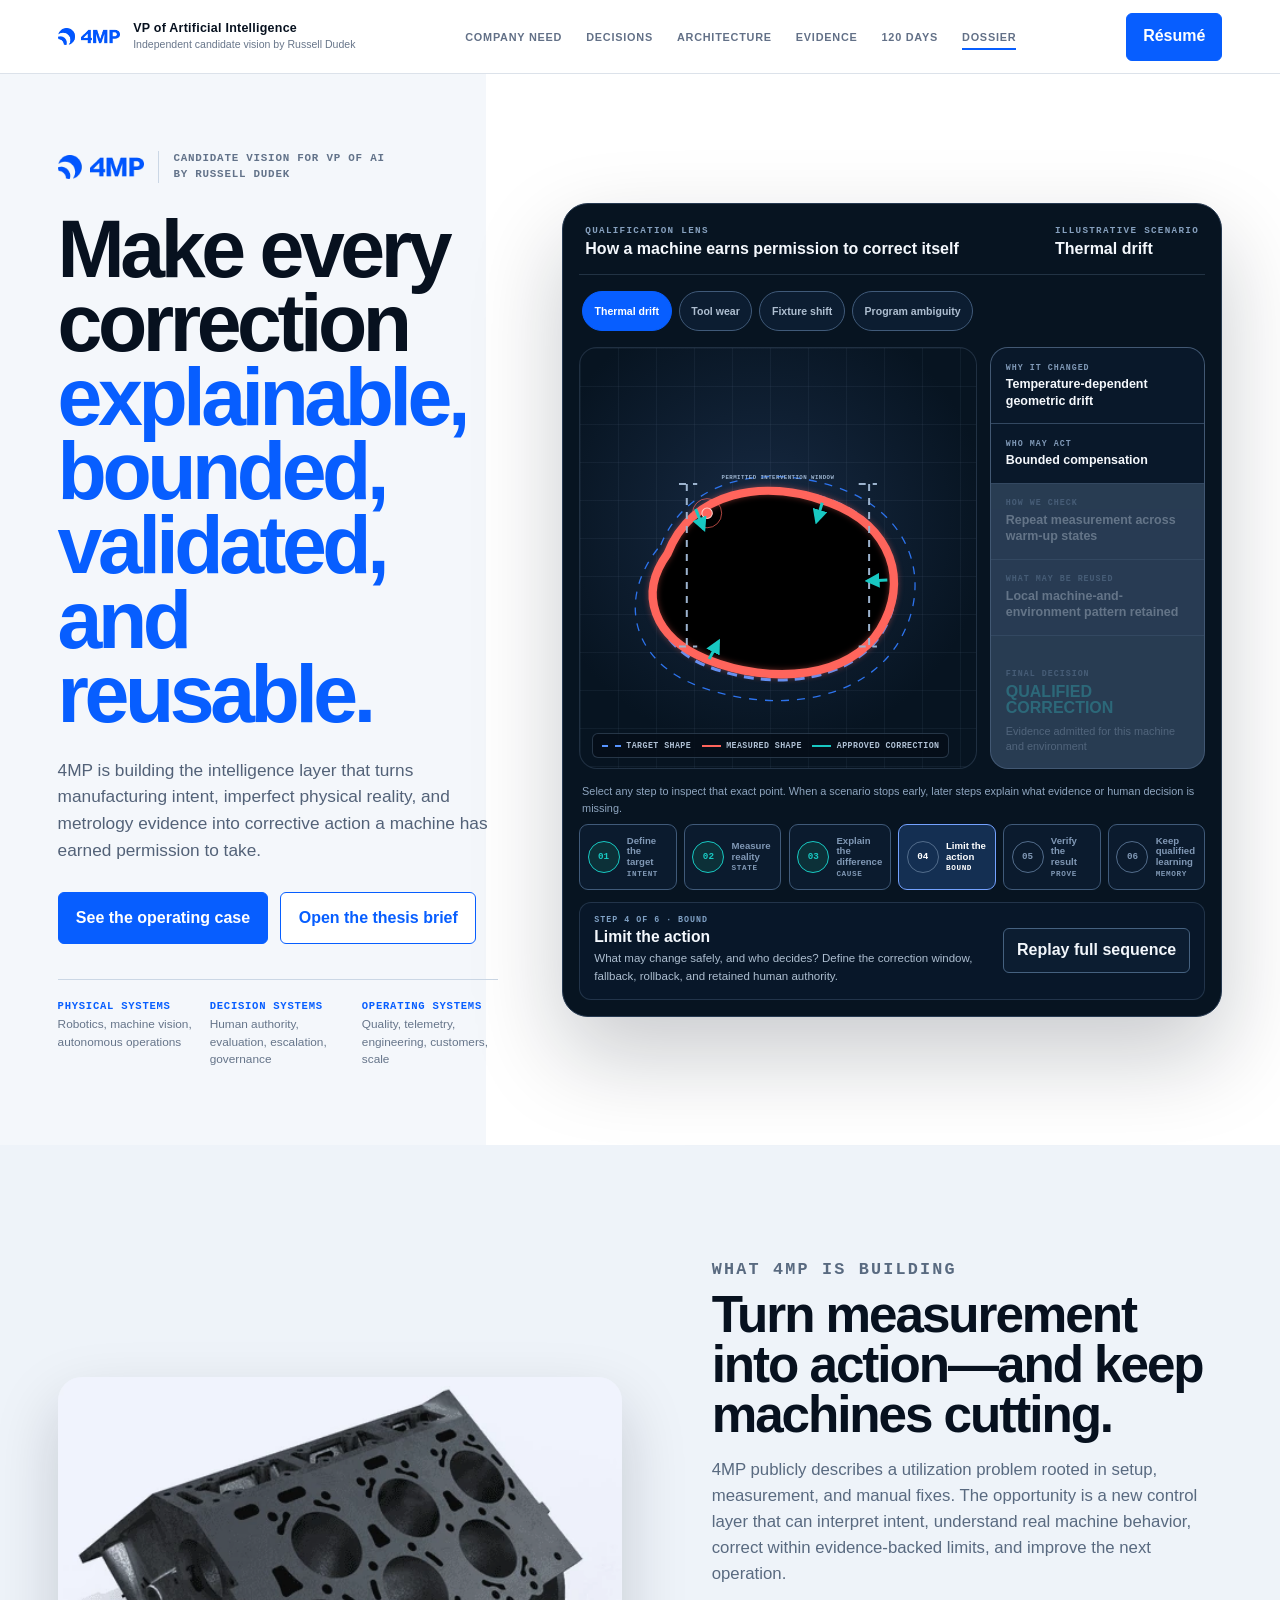
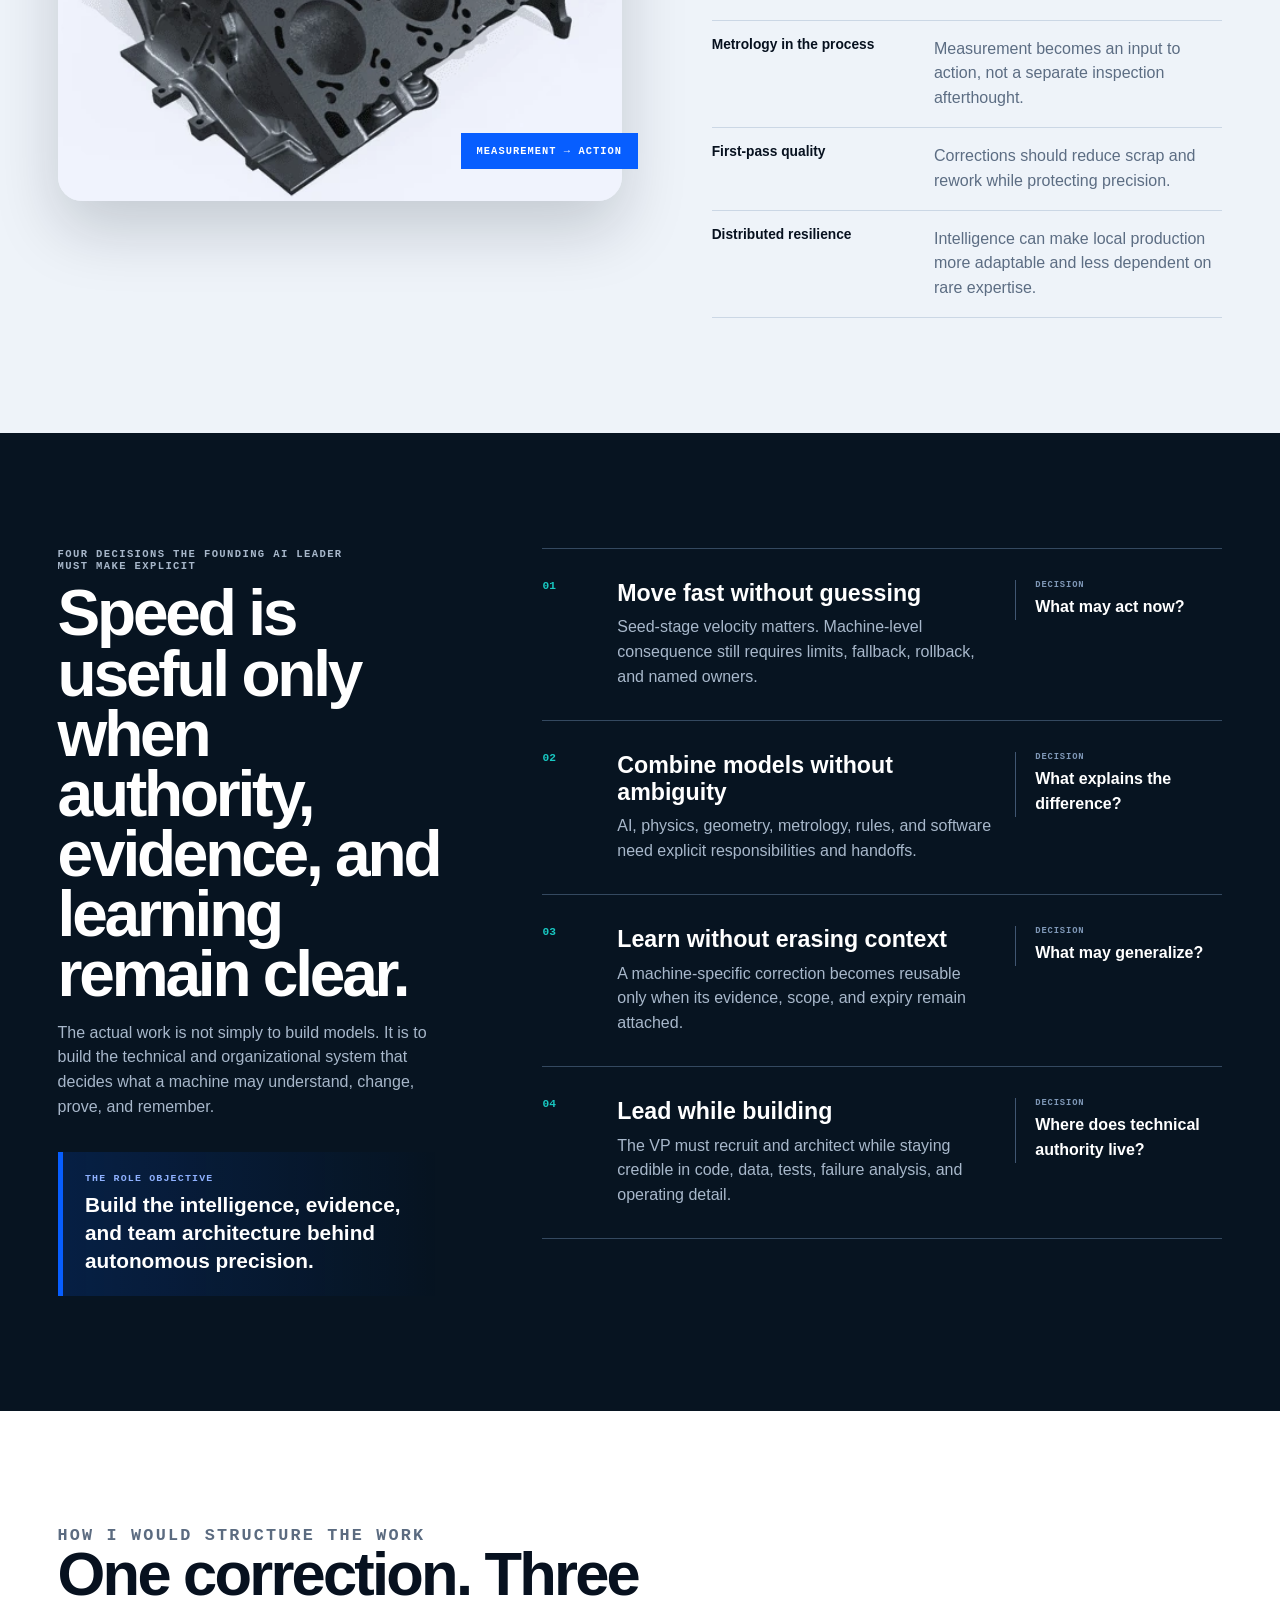
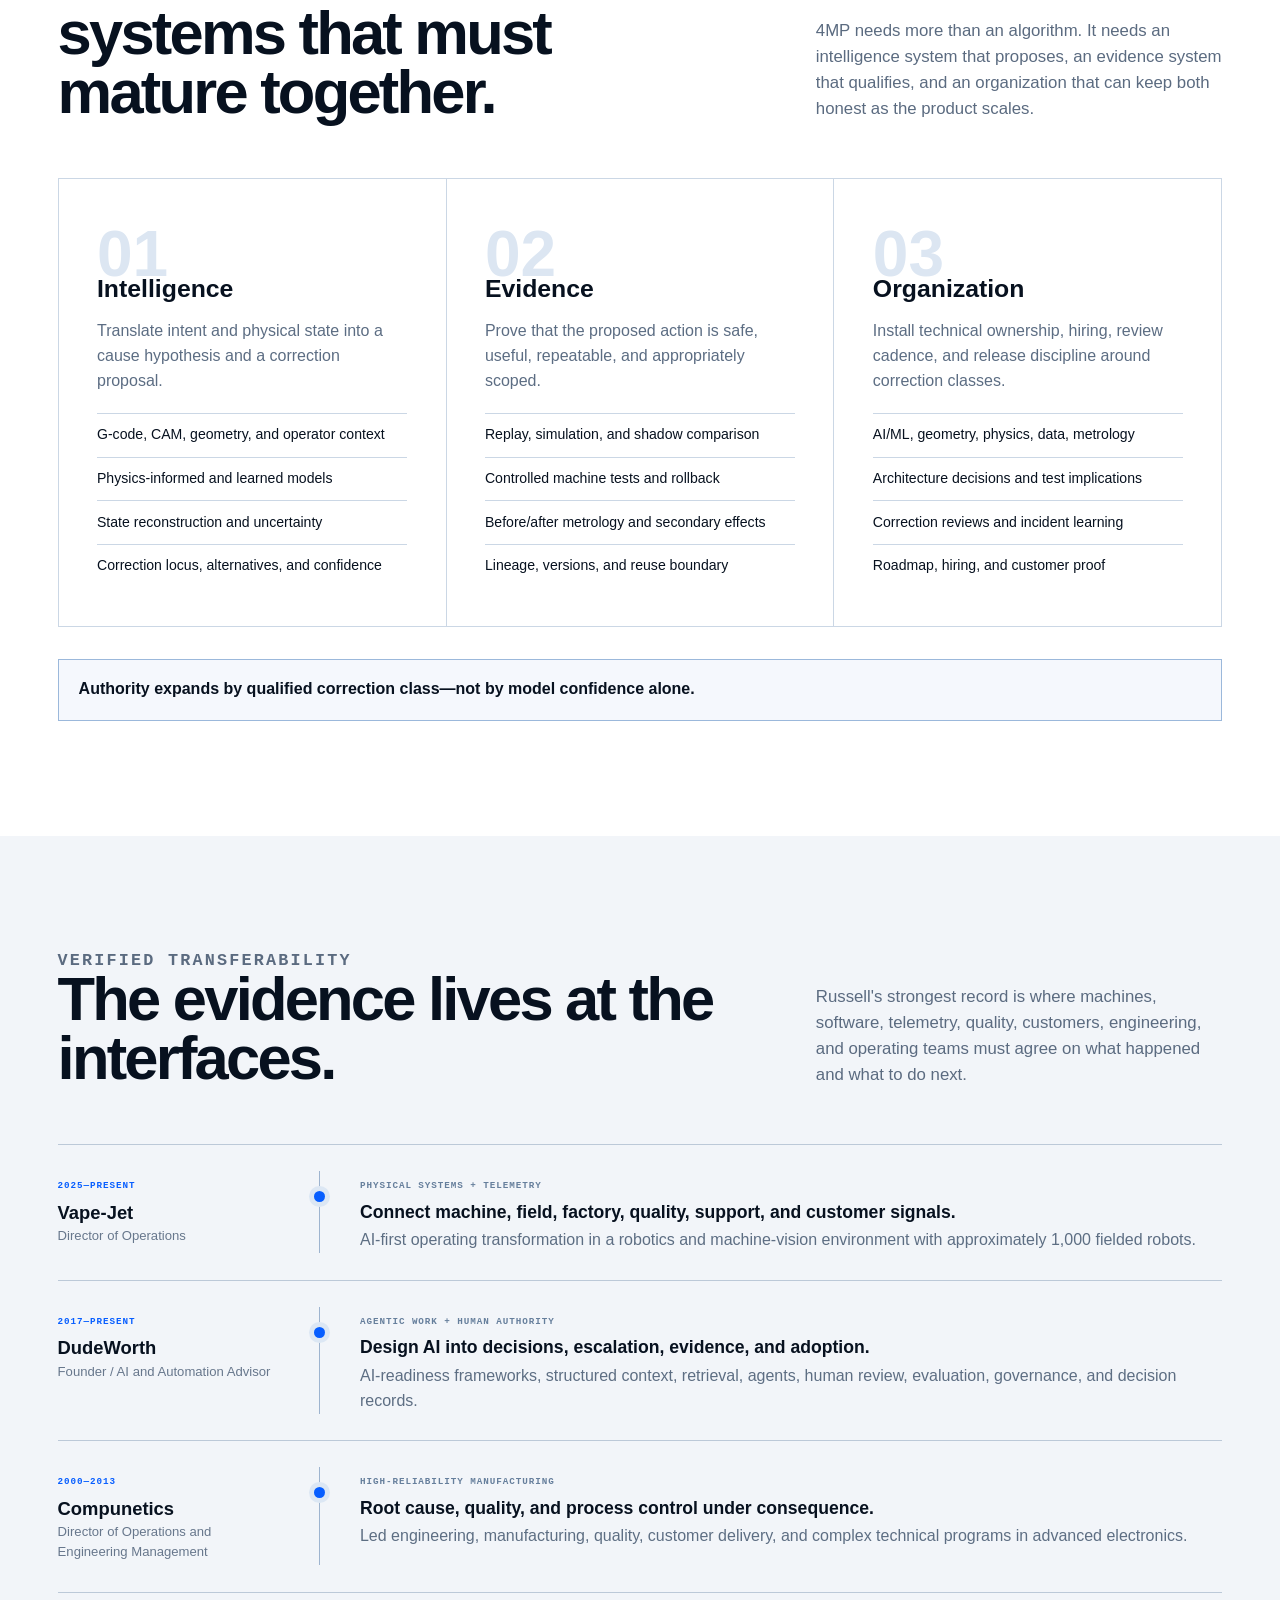
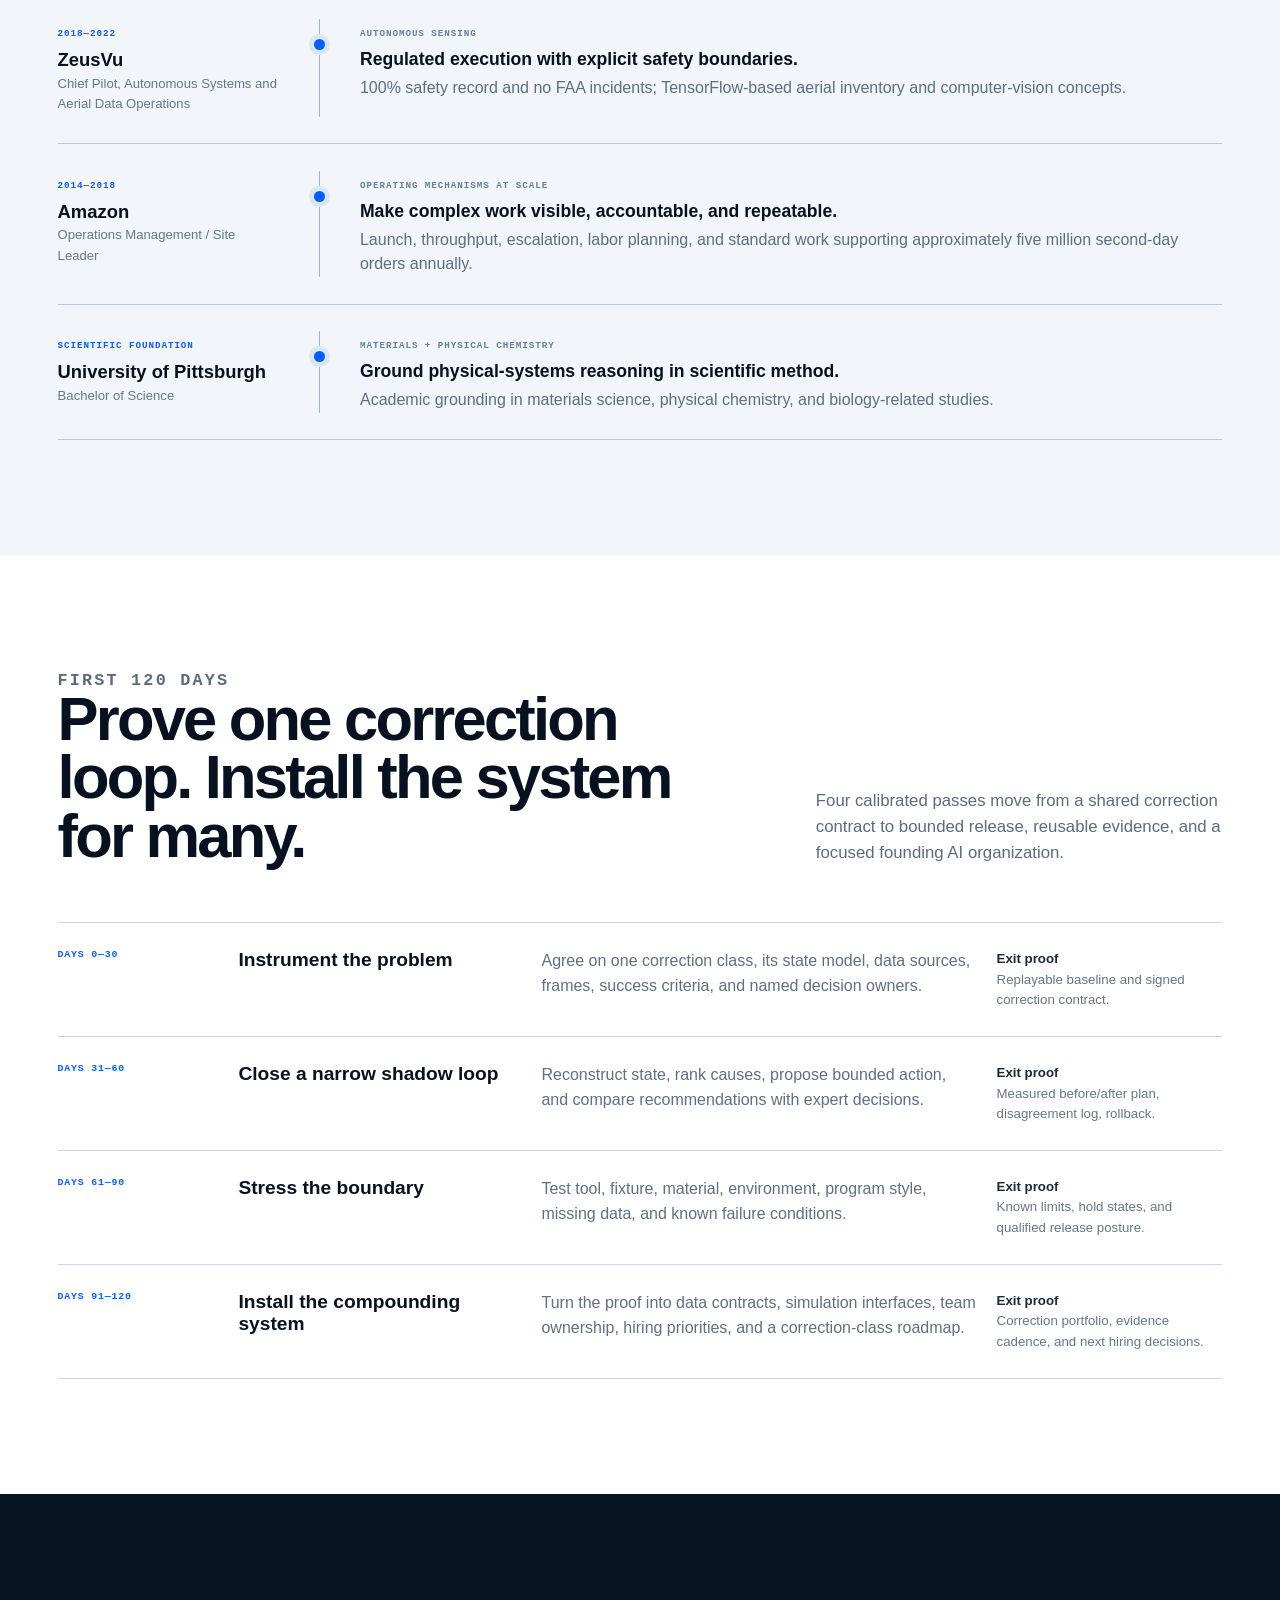
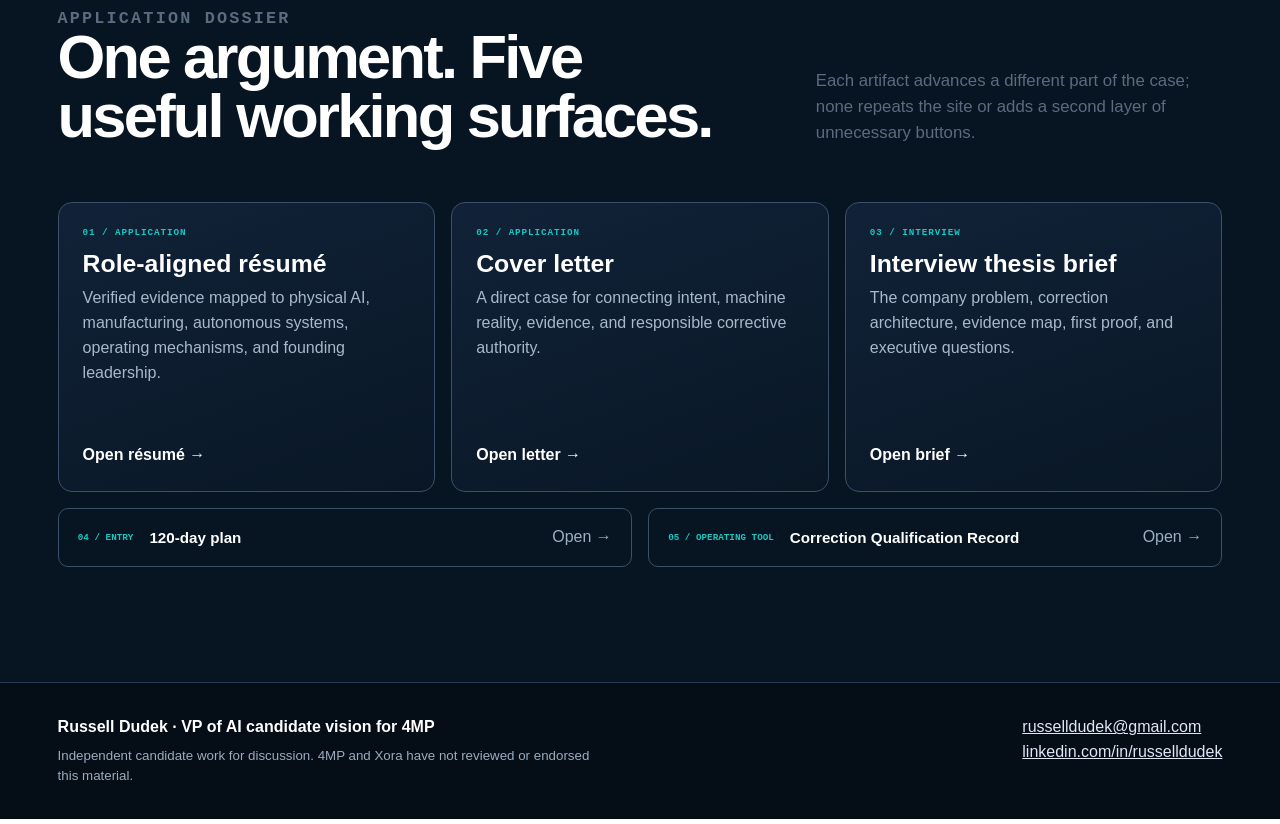
==== commit b333174e: "Rebuild the 4MP candidate campaign" ====
--- a/index.html
+++ b/index.html
@@ -1 +1,12 @@
-<!doctype html><html lang="en"><head><meta charset="utf-8"><meta name="viewport" content="width=device-width,initial-scale=1"><meta name="description" content="Independent VP of AI candidate vision by Russell Dudek for 4MP."><title>Russell Dudek | VP of AI candidate vision for 4MP</title><link rel="stylesheet" href="brand-tokens.css"><link rel="stylesheet" href="base.css"><link rel="stylesheet" href="workpiece.css"><link rel="stylesheet" href="sections.css"><link rel="stylesheet" href="responsive.css"><script src="app.js" defer></script></head><body><a class="skip" href="#main">Skip to content</a><header class="nav"><a class="brand" href="#thesis"><img src="assets/brand/4mp-logo.webp" alt="4MP"><span><b>VP of AI</b><small>Candidate vision by Russell Dudek</small></span></a><nav class="navlinks" aria-label="Sections"><a href="#thesis" data-nav="thesis" aria-current="true">Thesis</a><a href="#workpiece" data-nav="workpiece">Workpiece</a><a href="#evidence" data-nav="evidence">Evidence</a><a href="#entry" data-nav="entry">120 days</a><a href="#dossier" data-nav="dossier">Dossier</a></nav><a class="navcta" href="resume.html">Résumé</a></header><main id="main"><section class="hero" id="thesis" data-section="thesis"><div class="hero-copy"><div class="lockup"><img src="assets/brand/4mp-logo.webp" alt="4MP"><span>Independent candidate vision<br>VP of Artificial Intelligence</span></div><h1>Make every correction <em>explainable, bounded, validated, and reusable.</em></h1><p class="lede">4MP is creating the intelligence layer that translates manufacturing intent, imperfect physical reality, and metrology evidence into corrective action the system has earned the right to take.</p><a class="primary-link" href="#workpiece">Explore the correction</a><div class="proofline"><div><b>Physical systems</b><span>Robotics, machine vision, autonomous operations</span></div><div><b>Decision systems</b><span>Human authority, evaluation, escalation, governance</span></div><div><b>Operating systems</b><span>Quality, telemetry, engineering, customers, scale</span></div></div></div><div class="scene"><div class="coords"><span>X 042.600 · Y 118.250</span><span>ILLUSTRATIVE QUALIFICATION VIEW</span></div><svg class="work-svg" viewBox="0 0 760 700" role="img" aria-labelledby="heroTitle heroDesc"><title id="heroTitle">Precision Workpiece</title><desc id="heroDesc">Nominal geometry, measured residual, bounded correction vectors, and qualification envelope converge on a verified state.</desc><defs><linearGradient id="metal" x1="0" y1="0" x2="1" y2="1"><stop stop-color="#eef3f8"/><stop offset=".48" stop-color="#637a94"/><stop offset="1" stop-color="#cbd6e2"/></linearGradient><filter id="glow"><feGaussianBlur stdDeviation="3" result="b"/><feMerge><feMergeNode in="b"/><feMergeNode in="SourceGraphic"/></feMerge></filter><marker id="arrow" viewBox="0 0 10 10" refX="8" refY="5" markerWidth="5" markerHeight="5" orient="auto"><path d="M0 0L10 5L0 10Z" fill="#15c8c0"/></marker></defs><ellipse class="boundary" cx="382" cy="352" rx="300" ry="230" transform="rotate(-8 382 352)"/><path class="datum" d="M60 520H700M596 100V610"/><path class="part-shell" d="M150 405C180 265 300 180 465 194c119 10 190 95 168 224-22 126-176 190-330 137-108-37-174-85-153-150Z"/><ellipse class="part-cut" cx="385" cy="365" rx="128" ry="82" transform="rotate(-12 385 365)"/><ellipse class="part-ring" cx="385" cy="365" rx="182" ry="123" transform="rotate(-12 385 365)"/><path class="nominal" d="M130 392C190 250 330 170 493 198c117 20 180 108 147 220-36 123-198 176-354 130-112-33-178-94-156-156Z"/><path class="residual" d="M206 300C246 226 350 214 443 240"/><g class="correction"><path d="M184 250l55 42"/><path d="M594 275l-58 38"/><path d="M616 477l-63-28"/><path d="M276 565l39-58"/></g></svg><div class="callout one"><span>RESIDUAL</span><b>Explain deviation</b></div><div class="callout two"><span>AUTHORITY</span><b>Bound intervention</b></div><div class="seal"><span>STATE</span><strong>QUALIFIED</strong><small>Evidence retained</small></div></div></section><section class="tensions"><div class="section"><div class="intro"><div><p class="eyebrow">The operating contradiction</p><h2>Digital intent is perfect.<br>Physical machines are not.</h2></div><p>The role sits where seed-stage speed, machine-level consequence, physical variability, and reusable intelligence must become one coherent operating system.</p></div><div class="tension-map"><article class="tension"><span>01</span><h3>Move fast without guessing</h3><p>Velocity matters. Authority still requires evidence, limits, fallback, and rollback.</p><b>Decision: what may act now?</b></article><article class="tension"><span>02</span><h3>Combine models without ambiguity</h3><p>AI, physics, geometry, rules, and metrology need explicit ownership and handoffs.</p><b>Decision: what explains the residual?</b></article><div class="mandate-core"><span>THE REAL MANDATE</span><strong>Build the learning and decision architecture behind autonomous precision.</strong></div><article class="tension"><span>03</span><h3>Learn without erasing context</h3><p>Machine-specific correction becomes reusable only when its learning scope remains explicit.</p><b>Decision: what may generalize?</b></article><article class="tension"><span>04</span><h3>Lead while building</h3><p>The VP recruits and architects while staying credible in data, tests, failure analysis, and operating detail.</p><b>Decision: where does technical authority live?</b></article></div></div></section><section class="review" id="workpiece" data-section="workpiece"><div class="section"><div class="intro"><div><p class="eyebrow">Illustrative candidate model</p><h2>A correction is a qualified state transition—not a model output.</h2></div><p>Choose a representative condition. The residual, cause, action boundary, proof requirement, learning scope, and final disposition change together.</p></div><div class="scenario-bar" aria-label="Correction scenarios"><button class="scenario" data-scenario="thermal" aria-pressed="true">Thermal drift</button><button class="scenario" data-scenario="wear" aria-pressed="false">Tool wear</button><button class="scenario" data-scenario="fixture" aria-pressed="false">Fixture shift</button><button class="scenario" data-scenario="program" aria-pressed="false">Program ambiguity</button></div><div class="review-grid"><div class="review-visual"><svg viewBox="0 0 740 470" role="img" aria-label="Thermal drift qualification path"><path class="stage-line" d="M70 360H670"/><g><circle class="stage-node stage-active" cx="90" cy="360" r="19"/><circle class="stage-node" cx="205" cy="360" r="19"/><circle class="stage-node" cx="320" cy="360" r="19"/><circle class="stage-node" cx="435" cy="360" r="19"/><circle class="stage-node" cx="550" cy="360" r="19"/><circle class="stage-node" cx="665" cy="360" r="19"/></g><g class="stage-label" text-anchor="middle"><text x="90" y="408">INTENT</text><text x="205" y="408">STATE</text><text x="320" y="408">CAUSE</text><text x="435" y="408">BOUND</text><text x="550" y="408">PROVE</text><text x="665" y="408">MEMORY</text></g><path class="nominal" d="M80 250C155 210 250 295 340 230S520 195 660 260"/><path id="measuredPath" class="measure-path" d="M80 270C155 150 250 385 340 230S520 135 660 260"/><path class="qualified-path" d="M80 250C155 210 250 295 340 230S520 195 660 260"/></svg></div><div class="review-panel"><div class="status"><div><span>SCENARIO</span><strong id="scenarioValue">Thermal drift</strong></div><div><span>DISPOSITION</span><strong class="review-status" id="dispositionValue">Bounded correction</strong></div></div><dl class="readout"><div><dt>Cause hypothesis</dt><dd id="causeValue">Temperature-dependent geometric drift</dd></div><div><dt>Correction locus</dt><dd id="locusValue">Coordinate and compensation model</dd></div><div><dt>Human authority</dt><dd id="authorityValue">Shadow recommendation, then bounded auto-correction</dd></div><div><dt>Minimum proof</dt><dd id="proofValue">Repeatable metrology across warm-up states</dd></div><div><dt>Learning scope</dt><dd id="learningValue">Machine + environment condition</dd></div><div><dt>Kernel state</dt><dd id="coreValue">THERMAL MODEL</dd></div></dl><div class="review-actions"><button class="ghost" data-action="reset">Reset baseline</button><button class="ghost" data-action="replay">Replay</button></div></div></div></div></section><section class="section kernel"><div class="intro"><div><p class="eyebrow">Autonomous Correction Kernel</p><h2>Six states. One accountable correction.</h2></div><p>Every stage has an input, evidence requirement, authority boundary, output state, and reason to hold.</p></div><div class="kernel-line"><article class="kernel-step"><i>01</i><h3>Parse intent</h3><p>G-code, CAM, geometry, tolerances, operator meaning.</p></article><article class="kernel-step"><i>02</i><h3>Reconstruct state</h3><p>Machine, tool, part, fixture, environment, telemetry.</p></article><article class="kernel-step"><i>03</i><h3>Explain residual</h3><p>Separate measured facts, cause hypotheses, and uncertainty.</p></article><article class="kernel-step"><i>04</i><h3>Bound action</h3><p>Choose locus, limits, authority, hold, and fallback.</p></article><article class="kernel-step"><i>05</i><h3>Prove result</h3><p>Replay, simulation, shadow, machine test, post-measurement.</p></article><article class="kernel-step"><i>06</i><h3>Admit to memory</h3><p>Retain learning only with explicit scope and evidence.</p></article></div></section><section class="evidence" id="evidence" data-section="evidence"><div class="section"><div class="intro"><div><p class="eyebrow">Verified transferability</p><h2>The evidence lives at the interfaces.</h2></div><p>Russell's strongest record is where machines, software, telemetry, quality, customers, engineering, and operating teams must agree on what happened and what to do next.</p></div><div class="trace"><article><div class="career"><time>2025—PRESENT</time><h3>Vape-Jet</h3><p>Director of Operations</p></div><div class="connector"></div><div class="capability"><span>PHYSICAL SYSTEMS + TELEMETRY</span><h4>Connect machine, field, factory, quality, support, and customer signals.</h4><p>AI-first operating transformation in a robotics and machine-vision environment with approximately 1,000 fielded robots.</p></div></article><article><div class="career"><time>2017—PRESENT</time><h3>DudeWorth</h3><p>Founder / AI and Automation Advisor</p></div><div class="connector"></div><div class="capability"><span>AGENTIC WORK + HUMAN AUTHORITY</span><h4>Design AI into decisions, escalation, evidence, and adoption.</h4><p>AI-readiness frameworks, structured context, retrieval, agents, human review, evaluation, governance, and decision records.</p></div></article><article><div class="career"><time>2000—2013</time><h3>Compunetics</h3><p>Director of Operations and Engineering Management</p></div><div class="connector"></div><div class="capability"><span>HIGH-RELIABILITY MANUFACTURING</span><h4>Root cause, quality, and process control under consequence.</h4><p>Led engineering, manufacturing, quality, customer delivery, and complex technical programs in advanced electronics.</p></div></article><article><div class="career"><time>2018—2022</time><h3>ZeusVu</h3><p>Chief Pilot, Autonomous Systems and Aerial Data Operations</p></div><div class="connector"></div><div class="capability"><span>AUTONOMOUS SENSING</span><h4>Regulated execution with explicit safety boundaries.</h4><p>100% safety record and no FAA incidents; TensorFlow-based aerial inventory and computer-vision concepts.</p></div></article><article><div class="career"><time>2014—2018</time><h3>Amazon</h3><p>Operations Management / Site Leader</p></div><div class="connector"></div><div class="capability"><span>OPERATING MECHANISMS AT SCALE</span><h4>Make complex work visible, accountable, and repeatable.</h4><p>Launch, throughput, escalation, labor planning, and standard work supporting approximately five million second-day orders annually.</p></div></article><article><div class="career"><time>SCIENTIFIC FOUNDATION</time><h3>University of Pittsburgh</h3><p>Bachelor of Science</p></div><div class="connector"></div><div class="capability"><span>MATERIALS + PHYSICAL CHEMISTRY</span><h4>Ground physical-systems reasoning in scientific method.</h4><p>Academic grounding in materials science, physical chemistry, and biology-related studies.</p></div></article></div></div></section><section class="section" id="entry" data-section="entry"><div class="intro"><div><p class="eyebrow">First 120 days</p><h2>Prove one correction loop. Install the system for many.</h2></div><p>Four calibrated passes move from a signed correction contract to bounded release and a portfolio of reusable correction classes.</p></div><div class="passes"><article class="pass"><span>PASS 01 · DAYS 0—30</span><h3>Instrument the problem</h3><dl><dt>Question</dt><dd>Can the team agree on the state being corrected?</dd><dt>Exit evidence</dt><dd>Signed contract and replayable baseline.</dd><dt>Authority</dt><dd>Observe and recommend.</dd></dl></article><article class="pass"><span>PASS 02 · DAYS 31—60</span><h3>Close a narrow loop</h3><dl><dt>Question</dt><dd>Does one correction class improve repeatably?</dd><dt>Exit evidence</dt><dd>Measured before/after and rollback.</dd><dt>Authority</dt><dd>Shadow with human release.</dd></dl></article><article class="pass"><span>PASS 03 · DAYS 61—90</span><h3>Stress the boundary</h3><dl><dt>Question</dt><dd>Where does the model stop being trustworthy?</dd><dt>Exit evidence</dt><dd>Known limits and hold states.</dd><dt>Authority</dt><dd>Bounded release where proven.</dd></dl></article><article class="pass"><span>PASS 04 · DAYS 91—120</span><h3>Install the compounding system</h3><dl><dt>Question</dt><dd>What becomes a repeatable platform capability?</dd><dt>Exit evidence</dt><dd>Correction portfolio and learning rules.</dd><dt>Authority</dt><dd>Qualified local autonomy.</dd></dl></article></div></section><section class="dossier" id="dossier" data-section="dossier"><div class="section"><div class="intro"><div><p class="eyebrow">Application dossier</p><h2>One argument. Five working surfaces.</h2></div><p>The site gives the point of view. Each document carries a different part of the decision without repeating the same prose.</p></div><div class="dossier-main"><a class="doc-card" href="resume.html"><span>01 / APPLICATION</span><h3>Role-aligned résumé</h3><p>Two pages of verified evidence organized around physical AI, manufacturing, autonomy, and operating leadership.</p><b>Open résumé →</b></a><a class="doc-card" href="cover-letter.html"><span>02 / APPLICATION</span><h3>Cover letter</h3><p>A direct case for the integration point 4MP needs at company formation.</p><b>Open letter →</b></a><a class="doc-card" href="interview-brief.html"><span>03 / INTERVIEW</span><h3>Interview thesis brief</h3><p>The mandate, tensions, Precision Workpiece, evidence map, and executive questions.</p><b>Open brief →</b></a></div><div class="dossier-support"><a class="support-card" href="120-day-plan.html"><span>04 / ENTRY PLAN</span><div><h3>120-day calibrated passes</h3><p>From one instrumented correction to a compounding system.</p></div><b>Open →</b></a><a class="support-card" href="correction-qualification.html"><span>05 / OPERATING TOOL</span><div><h3>Correction Qualification Record</h3><p>Residual, cause, authority, evidence, validation, and learning admission.</p></div><b>Open →</b></a></div></div></section><section class="section closing"><div><p class="eyebrow">The next useful surface</p><h2>Review the evidence built for this mandate.</h2></div><div><a class="button" href="resume.html">Review the role-aligned résumé</a><p>Russell Dudek · Pittsburgh, Pennsylvania · 412.287.8640<br><a href="mailto:russelldudek@gmail.com">russelldudek@gmail.com</a></p></div></section></main><footer class="footer"><span>Independent candidate vision by Russell Dudek. 4MP and Xora have not reviewed or endorsed this work.</span><span><a href="https://www.linkedin.com/in/russelldudek">LinkedIn</a> · <a href="mailto:russelldudek@gmail.com">Email</a></span></footer></body></html>+<!doctype html>
+<html lang="en"><head><meta charset="utf-8"><meta name="viewport" content="width=device-width,initial-scale=1"><meta name="description" content="Independent candidate vision by Russell Dudek for VP of AI at 4MP, a Xora portfolio company."><title>Russell Dudek | VP of AI candidate vision for 4MP</title><link rel="icon" href="assets/brand/4mp-logo.webp"><link rel="stylesheet" href="brand-tokens.css"><link rel="stylesheet" href="site.css"><script src="app.js" defer></script></head><body>
+<a class="skip" href="#main">Skip to content</a><header class="nav"><a class="brand" href="#main"><img src="assets/brand/4mp-logo.webp" alt="4MP"><span><b>VP of Artificial Intelligence</b><small>Independent candidate vision by Russell Dudek</small></span></a><nav class="navlinks" aria-label="Page sections"><a href="#company">Company need</a><a href="#decisions">Decisions</a><a href="#architecture">Architecture</a><a href="#evidence">Evidence</a><a href="#entry">120 days</a><a href="#dossier">Dossier</a></nav><a class="navcta" href="resume.html">Résumé</a></header>
+<main id="main"><section class="hero"><div class="hero-copy"><div class="identity-line"><img src="assets/brand/4mp-logo.webp" alt="4MP"><span>Candidate vision for VP of AI<br>by Russell Dudek</span></div><h1>Make every correction <em>explainable, bounded, validated, and reusable.</em></h1><p class="hero-lede">4MP is building the intelligence layer that turns manufacturing intent, imperfect physical reality, and metrology evidence into corrective action a machine has earned permission to take.</p><div class="hero-actions"><a class="button primary" href="#company">See the operating case</a><a class="button secondary" href="interview-brief.html">Open the thesis brief</a></div><div class="proofline"><div><b>Physical systems</b><span>Robotics, machine vision, autonomous operations</span></div><div><b>Decision systems</b><span>Human authority, evaluation, escalation, governance</span></div><div><b>Operating systems</b><span>Quality, telemetry, engineering, customers, scale</span></div></div></div>
+<div class="lens" id="lens" data-stage="5" data-outcome="qualified" data-terminal="true"><div class="lens-head"><div><span>Qualification Lens</span><strong>How a machine earns permission to correct itself</strong></div><div><span>Illustrative scenario</span><strong id="scenarioName">Thermal drift</strong></div></div><div class="scenario-row" aria-label="Illustrative manufacturing scenarios"><button class="scenario" data-scenario="thermal" aria-pressed="true">Thermal drift</button><button class="scenario" data-scenario="wear" aria-pressed="false">Tool wear</button><button class="scenario" data-scenario="fixture" aria-pressed="false">Fixture shift</button><button class="scenario" data-scenario="program" aria-pressed="false">Program ambiguity</button></div><div class="lens-grid"><div class="lens-canvas"><svg class="lens-svg" viewBox="0 0 760 520" role="img" aria-labelledby="lensTitle lensDesc"><title id="lensTitle">Thermal drift correction qualification</title><desc id="lensDesc">The intended shape is compared with the measured shape. The difference is explained, the correction is limited, the result is verified, and only qualified learning is retained.</desc><defs><marker id="arrow" viewBox="0 0 10 10" refX="8" refY="5" markerWidth="5" markerHeight="5" orient="auto"><path d="M0 0L10 5L0 10Z" fill="#18c8c2"/></marker></defs><path class="tolerance" d="M155 235C205 113 347 76 492 124C628 169 680 296 616 414C548 538 368 562 220 503C100 455 69 337 155 235Z"/><path class="tolerance" d="M194 259C235 169 355 139 462 172C560 202 601 295 558 382C510 474 380 494 271 453C181 419 150 340 194 259Z"/><path class="intent" d="M175 245C215 140 345 105 470 145C585 182 635 285 590 385C540 492 385 520 250 470C145 432 112 330 175 245Z"/><path id="measuredShadow" class="measured-shadow" d="M168 252C214 133 350 105 480 154C600 199 632 306 576 397C520 489 370 506 242 454C142 413 111 330 168 252Z"/><path id="measuredContour" class="measured" d="M168 252C214 133 350 105 480 154C600 199 632 306 576 397C520 489 370 506 242 454C142 413 111 330 168 252Z"/><circle id="focus" class="focus" cx="244" cy="174" r="10"/><circle id="focusRing" class="focus-ring" cx="244" cy="174" r="28"/><line id="sweep" class="sweep" x1="105" y1="110" x2="655" y2="110"/><g><path class="authority" d="M205 118V430M190 118H225M190 430H225"/><path class="authority" d="M555 118V430M535 118H570M535 430H570"/><text class="authority-label" x="380" y="108" text-anchor="middle">PERMITTED INTERVENTION WINDOW</text></g><g id="deltas"><line class="delta" data-delta="0" marker-end="url(#arrow)" x1="222" y1="166" x2="238" y2="205"/><line class="delta" data-delta="1" marker-end="url(#arrow)" x1="465" y1="154" x2="454" y2="190"/><line class="delta" data-delta="2" marker-end="url(#arrow)" x1="590" y1="302" x2="552" y2="304"/><line class="delta" data-delta="3" marker-end="url(#arrow)" x1="248" y1="454" x2="266" y2="420"/></g><path class="qualified" d="M175 245C215 140 345 105 470 145C585 182 635 285 590 385C540 492 385 520 250 470C145 432 112 330 175 245Z"/><g class="proof-mark" transform="translate(585 420)"><circle r="27"/><path d="M-11 0l8 9 16-20"/></g></svg><div class="lens-legend"><span><i class="legend-target"></i>Target shape</span><span><i class="legend-measured"></i>Measured shape</span><span><i class="legend-approved"></i>Approved correction</span></div></div><aside class="ledger"><div class="ledger-row" data-ledger="cause"><span>Why it changed</span><strong id="causeText">Temperature-dependent geometric drift</strong></div><div class="ledger-row" data-ledger="authority"><span>Who may act</span><strong id="authorityText">Bounded compensation</strong></div><div class="ledger-row" data-ledger="proof"><span>How we check</span><strong id="proofText">Repeat measurement across warm-up states</strong></div><div class="ledger-row" data-ledger="memory"><span>What may be reused</span><strong id="memoryText">Local machine-and-environment pattern retained</strong></div><div class="ledger-final"><span>Final decision</span><strong id="outcomeText">QUALIFIED CORRECTION</strong><small id="outcomeDetail">Evidence admitted for this machine and environment</small></div></aside></div><p class="stage-note">Select any step to inspect that exact point. When a scenario stops early, later steps explain what evidence or human decision is missing.</p><ol class="stage-rail" aria-label="Correction qualification steps"></ol><div class="stage-explainer"><div><span id="stageKicker">STEP 6 OF 6 · MEMORY</span><strong id="stageTitle">Keep qualified learning</strong><p id="stageDescription">Only a proven correction is retained, with the machine, tool, material, operation, and environment where it is valid.</p></div><button class="ghost" type="button" id="replay">Replay full sequence</button></div></div></section>
+<section class="company-band" id="company"><div class="section company-grid"><div class="company-media"><img src="assets/brand/4mp-autonomous-correction-part.webp" alt="Official 4MP visual of a machined part used to explain autonomous CNC self-correction"></div><div class="company-copy"><p class="label">What 4MP is building</p><blockquote>Turn measurement into action—and keep machines cutting.</blockquote><p>4MP publicly describes a utilization problem rooted in setup, measurement, and manual fixes. The opportunity is a new control layer that can interpret intent, understand real machine behavior, correct within evidence-backed limits, and improve the next operation.</p><div class="public-promises"><div><b>Metrology in the process</b><span>Measurement becomes an input to action, not a separate inspection afterthought.</span></div><div><b>First-pass quality</b><span>Corrections should reduce scrap and rework while protecting precision.</span></div><div><b>Distributed resilience</b><span>Intelligence can make local production more adaptable and less dependent on rare expertise.</span></div></div></div></div></section>
+<section class="decision-section" id="decisions"><div class="section decision-layout"><div class="decision-statement"><p class="label">Four decisions the founding AI leader must make explicit</p><h2>Speed is useful only when authority, evidence, and learning remain clear.</h2><p>The actual work is not simply to build models. It is to build the technical and organizational system that decides what a machine may understand, change, prove, and remember.</p><div class="actual-work"><span>The role objective</span><strong>Build the intelligence, evidence, and team architecture behind autonomous precision.</strong></div></div><div class="decision-list"><article class="decision-item"><span>01</span><div><h3>Move fast without guessing</h3><p>Seed-stage velocity matters. Machine-level consequence still requires limits, fallback, rollback, and named owners.</p></div><div class="decision-question"><small>Decision</small>What may act now?</div></article><article class="decision-item"><span>02</span><div><h3>Combine models without ambiguity</h3><p>AI, physics, geometry, metrology, rules, and software need explicit responsibilities and handoffs.</p></div><div class="decision-question"><small>Decision</small>What explains the difference?</div></article><article class="decision-item"><span>03</span><div><h3>Learn without erasing context</h3><p>A machine-specific correction becomes reusable only when its evidence, scope, and expiry remain attached.</p></div><div class="decision-question"><small>Decision</small>What may generalize?</div></article><article class="decision-item"><span>04</span><div><h3>Lead while building</h3><p>The VP must recruit and architect while staying credible in code, data, tests, failure analysis, and operating detail.</p></div><div class="decision-question"><small>Decision</small>Where does technical authority live?</div></article></div></div></section>
+<section class="section architecture" id="architecture"><div class="section-heading"><div><p class="label">How I would structure the work</p><h2>One correction. Three systems that must mature together.</h2></div><p>4MP needs more than an algorithm. It needs an intelligence system that proposes, an evidence system that qualifies, and an organization that can keep both honest as the product scales.</p></div><div class="architecture-grid"><article class="architecture-column"><span>01</span><h3>Intelligence</h3><p>Translate intent and physical state into a cause hypothesis and a correction proposal.</p><ul><li>G-code, CAM, geometry, and operator context</li><li>Physics-informed and learned models</li><li>State reconstruction and uncertainty</li><li>Correction locus, alternatives, and confidence</li></ul></article><article class="architecture-column"><span>02</span><h3>Evidence</h3><p>Prove that the proposed action is safe, useful, repeatable, and appropriately scoped.</p><ul><li>Replay, simulation, and shadow comparison</li><li>Controlled machine tests and rollback</li><li>Before/after metrology and secondary effects</li><li>Lineage, versions, and reuse boundary</li></ul></article><article class="architecture-column"><span>03</span><h3>Organization</h3><p>Install technical ownership, hiring, review cadence, and release discipline around correction classes.</p><ul><li>AI/ML, geometry, physics, data, metrology</li><li>Architecture decisions and test implications</li><li>Correction reviews and incident learning</li><li>Roadmap, hiring, and customer proof</li></ul></article></div><div class="architecture-rule">Authority expands by qualified correction class—not by model confidence alone.</div></section>
+<section class="evidence-section" id="evidence"><div class="section"><div class="section-heading"><div><p class="label">Verified transferability</p><h2>The evidence lives at the interfaces.</h2></div><p>Russell's strongest record is where machines, software, telemetry, quality, customers, engineering, and operating teams must agree on what happened and what to do next.</p></div><div class="evidence-trace"><article class="evidence-row"><div class="evidence-role"><time>2025—PRESENT</time><h3>Vape-Jet</h3><p>Director of Operations</p></div><div class="evidence-link"></div><div class="evidence-cap"><span>PHYSICAL SYSTEMS + TELEMETRY</span><h4>Connect machine, field, factory, quality, support, and customer signals.</h4><p>AI-first operating transformation in a robotics and machine-vision environment with approximately 1,000 fielded robots.</p></div></article><article class="evidence-row"><div class="evidence-role"><time>2017—PRESENT</time><h3>DudeWorth</h3><p>Founder / AI and Automation Advisor</p></div><div class="evidence-link"></div><div class="evidence-cap"><span>AGENTIC WORK + HUMAN AUTHORITY</span><h4>Design AI into decisions, escalation, evidence, and adoption.</h4><p>AI-readiness frameworks, structured context, retrieval, agents, human review, evaluation, governance, and decision records.</p></div></article><article class="evidence-row"><div class="evidence-role"><time>2000—2013</time><h3>Compunetics</h3><p>Director of Operations and Engineering Management</p></div><div class="evidence-link"></div><div class="evidence-cap"><span>HIGH-RELIABILITY MANUFACTURING</span><h4>Root cause, quality, and process control under consequence.</h4><p>Led engineering, manufacturing, quality, customer delivery, and complex technical programs in advanced electronics.</p></div></article><article class="evidence-row"><div class="evidence-role"><time>2018—2022</time><h3>ZeusVu</h3><p>Chief Pilot, Autonomous Systems and Aerial Data Operations</p></div><div class="evidence-link"></div><div class="evidence-cap"><span>AUTONOMOUS SENSING</span><h4>Regulated execution with explicit safety boundaries.</h4><p>100% safety record and no FAA incidents; TensorFlow-based aerial inventory and computer-vision concepts.</p></div></article><article class="evidence-row"><div class="evidence-role"><time>2014—2018</time><h3>Amazon</h3><p>Operations Management / Site Leader</p></div><div class="evidence-link"></div><div class="evidence-cap"><span>OPERATING MECHANISMS AT SCALE</span><h4>Make complex work visible, accountable, and repeatable.</h4><p>Launch, throughput, escalation, labor planning, and standard work supporting approximately five million second-day orders annually.</p></div></article><article class="evidence-row"><div class="evidence-role"><time>SCIENTIFIC FOUNDATION</time><h3>University of Pittsburgh</h3><p>Bachelor of Science</p></div><div class="evidence-link"></div><div class="evidence-cap"><span>MATERIALS + PHYSICAL CHEMISTRY</span><h4>Ground physical-systems reasoning in scientific method.</h4><p>Academic grounding in materials science, physical chemistry, and biology-related studies.</p></div></article></div></div></section>
+<section class="section" id="entry"><div class="section-heading"><div><p class="label">First 120 days</p><h2>Prove one correction loop. Install the system for many.</h2></div><p>Four calibrated passes move from a shared correction contract to bounded release, reusable evidence, and a focused founding AI organization.</p></div><div class="entry-grid"><article class="entry-row"><span>DAYS 0—30</span><h3>Instrument the problem</h3><p>Agree on one correction class, its state model, data sources, frames, success criteria, and named decision owners.</p><div class="entry-proof"><b>Exit proof</b><span>Replayable baseline and signed correction contract.</span></div></article><article class="entry-row"><span>DAYS 31—60</span><h3>Close a narrow shadow loop</h3><p>Reconstruct state, rank causes, propose bounded action, and compare recommendations with expert decisions.</p><div class="entry-proof"><b>Exit proof</b><span>Measured before/after plan, disagreement log, rollback.</span></div></article><article class="entry-row"><span>DAYS 61—90</span><h3>Stress the boundary</h3><p>Test tool, fixture, material, environment, program style, missing data, and known failure conditions.</p><div class="entry-proof"><b>Exit proof</b><span>Known limits, hold states, and qualified release posture.</span></div></article><article class="entry-row"><span>DAYS 91—120</span><h3>Install the compounding system</h3><p>Turn the proof into data contracts, simulation interfaces, team ownership, hiring priorities, and a correction-class roadmap.</p><div class="entry-proof"><b>Exit proof</b><span>Correction portfolio, evidence cadence, and next hiring decisions.</span></div></article></div></section>
+<section class="dossier" id="dossier"><div class="section"><div class="section-heading"><div><p class="label">Application dossier</p><h2>One argument. Five useful working surfaces.</h2></div><p>Each artifact advances a different part of the case; none repeats the site or adds a second layer of unnecessary buttons.</p></div><div class="dossier-primary"><a class="doc-card" href="resume.html"><span>01 / APPLICATION</span><h3>Role-aligned résumé</h3><p>Verified evidence mapped to physical AI, manufacturing, autonomous systems, operating mechanisms, and founding leadership.</p><b>Open résumé →</b></a><a class="doc-card" href="cover-letter.html"><span>02 / APPLICATION</span><h3>Cover letter</h3><p>A direct case for connecting intent, machine reality, evidence, and responsible corrective authority.</p><b>Open letter →</b></a><a class="doc-card" href="interview-brief.html"><span>03 / INTERVIEW</span><h3>Interview thesis brief</h3><p>The company problem, correction architecture, evidence map, first proof, and executive questions.</p><b>Open brief →</b></a></div><div class="dossier-support"><a class="support-link" href="120-day-plan.html"><i>04 / ENTRY</i><strong>120-day plan</strong><span>Open →</span></a><a class="support-link" href="correction-qualification.html"><i>05 / OPERATING TOOL</i><strong>Correction Qualification Record</strong><span>Open →</span></a></div></div></section></main>
+<footer class="site-footer"><div><strong>Russell Dudek · VP of AI candidate vision for 4MP</strong><small>Independent candidate work for discussion. 4MP and Xora have not reviewed or endorsed this material.</small></div><div><a href="mailto:russelldudek@gmail.com">russelldudek@gmail.com</a><br><a href="https://www.linkedin.com/in/russelldudek">linkedin.com/in/russelldudek</a></div></footer></body></html>
--- a/brand-tokens.css
+++ b/brand-tokens.css
@@ -1,31 +1,21 @@
-:root {
-  /* 4MP recognition layer: source-sampled from official public identity and site assets. */
-  --brand-blue: #075eff;
-  --brand-blue-deep: #003cb8;
-  --brand-blue-soft: #eaf0ff;
-  --brand-ink: #07111f;
-  --brand-ink-soft: #132137;
-  --brand-paper: #ffffff;
-  --brand-fog: #f4f7fb;
-  --brand-steel: #9aa8ba;
-  --brand-rule: #d8e0ea;
 
-  /* Candidate-original inspection accents, subordinate to 4MP blue. */
-  --inspection-cyan: #16c8c0;
-  --inspection-amber: #ffb23f;
-  --inspection-coral: #ff6b61;
-  --inspection-green: #48b883;
-
-  --font-display: "Noto Sans Display", "Arial Narrow", sans-serif;
-  --font-body: "Lato", "Segoe UI", sans-serif;
-  --font-mono: "Noto Sans Mono", "SFMono-Regular", Consolas, monospace;
-
-  --radius-sm: 10px;
-  --radius-md: 18px;
-  --radius-lg: 30px;
-  --shadow-soft: 0 24px 80px rgba(7, 17, 31, .10);
-  --shadow-float: 0 38px 120px rgba(7, 17, 31, .18);
-  --max-width: 1480px;
-  --section-x: clamp(1.25rem, 5vw, 5.5rem);
-  --section-y: clamp(5rem, 9vw, 9rem);
+:root{
+  --brand-blue:#075eff;
+  --brand-blue-deep:#003eb8;
+  --brand-navy:#071421;
+  --brand-ink:#07111f;
+  --brand-mist:#eef3f9;
+  --brand-paper:#ffffff;
+  --brand-rule:#cbd7e5;
+  --brand-steel:#69809c;
+  --signal-cyan:#18c8c2;
+  --signal-coral:#ff655c;
+  --signal-amber:#f3ad3f;
+  --signal-green:#48ba82;
+  --display:"Aptos Display","Arial Narrow","Roboto Condensed",Arial,sans-serif;
+  --body:"Aptos","Helvetica Neue",Arial,sans-serif;
+  --mono:"IBM Plex Mono","SFMono-Regular",Consolas,monospace;
+  --max:1500px;
+  --gutter:clamp(1.2rem,4.5vw,5.2rem);
+  --section:clamp(5.2rem,9vw,9.5rem);
 }
--- a/site.css
+++ b/site.css
@@ -0,0 +1,19 @@
+
+*{box-sizing:border-box}html{scroll-behavior:smooth}body{margin:0;background:var(--brand-paper);color:var(--brand-ink);font:16px/1.55 var(--body);overflow-x:hidden}a{color:inherit}button,a{font:inherit}.skip{position:fixed;left:-999px;top:1rem;z-index:100}.skip:focus{left:1rem;background:#fff;padding:.75rem 1rem;border:2px solid var(--brand-blue)}
+.nav{position:sticky;top:0;z-index:60;display:grid;grid-template-columns:auto 1fr auto;align-items:center;gap:2rem;min-height:72px;padding:.8rem var(--gutter);background:rgba(255,255,255,.92);border-bottom:1px solid rgba(129,150,178,.28);backdrop-filter:blur(18px)}.brand{display:flex;align-items:center;gap:.85rem;text-decoration:none}.brand img{width:62px;height:34px;object-fit:contain}.brand span{display:grid;gap:.08rem}.brand b{font:800 .78rem var(--display);letter-spacing:.02em}.brand small{font-size:.66rem;color:#68768a}.navlinks{justify-self:center;display:flex;gap:1.5rem}.navlinks a{position:relative;text-decoration:none;color:#627087;font:800 .68rem var(--display);letter-spacing:.07em;text-transform:uppercase}.navlinks a:after{content:"";position:absolute;left:0;right:100%;bottom:-.45rem;height:2px;background:var(--brand-blue);transition:right .2s}.navlinks a:hover:after,.navlinks a:focus-visible:after,.navlinks a[aria-current=true]:after{right:0}.navcta{display:inline-flex;align-items:center;justify-content:center;min-height:42px;padding:.66rem 1rem;border:1px solid var(--brand-blue);border-radius:6px;background:var(--brand-blue);color:#fff;text-decoration:none;font-weight:850}.navcta:focus-visible,.button:focus-visible,.scenario:focus-visible,.stage-button:focus-visible,.ghost:focus-visible{outline:3px solid #87aaff;outline-offset:3px}
+.hero{min-height:calc(100vh - 72px);display:grid;grid-template-columns:minmax(380px,.8fr) minmax(620px,1.2fr);gap:clamp(2rem,5vw,5.5rem);align-items:center;padding:clamp(3.6rem,6vw,6.8rem) var(--gutter);background:linear-gradient(90deg,#f4f7fb 0 38%,#fff 38%)}.hero-copy{max-width:650px}.identity-line{display:flex;align-items:center;gap:.9rem;margin-bottom:1.8rem}.identity-line img{width:86px;height:auto}.identity-line span{padding-left:.9rem;border-left:1px solid var(--brand-rule);font:750 .68rem/1.45 var(--mono);letter-spacing:.07em;text-transform:uppercase;color:#63738a}.hero h1{margin:0;font:900 clamp(3.5rem,6.3vw,7.2rem)/.92 var(--display);letter-spacing:-.055em}.hero h1 em{font-style:normal;color:var(--brand-blue)}.hero-lede{max-width:58ch;margin:1.6rem 0 0;color:#536278;font-size:clamp(1rem,1.35vw,1.2rem)}.hero-actions{display:flex;flex-wrap:wrap;gap:.75rem;margin-top:1.8rem}.button{display:inline-flex;align-items:center;justify-content:center;min-height:46px;padding:.78rem 1.08rem;border:1px solid var(--brand-blue);border-radius:6px;text-decoration:none;font-weight:850}.button.primary{background:var(--brand-blue);color:#fff}.button.secondary{background:#fff;color:var(--brand-blue)}.proofline{display:grid;grid-template-columns:repeat(3,1fr);gap:1rem;margin-top:2.2rem;padding-top:1.25rem;border-top:1px solid var(--brand-rule)}.proofline b{display:block;font:800 .66rem var(--mono);letter-spacing:.07em;color:var(--brand-blue);text-transform:uppercase}.proofline span{display:block;margin-top:.25rem;color:#66758a;font-size:.74rem;line-height:1.45}
+.lens{min-width:0;padding:1rem;background:var(--brand-navy);border:1px solid #263950;border-radius:26px;color:#f4f8fd;box-shadow:0 38px 90px rgba(7,17,31,.22)}.lens-head{display:flex;justify-content:space-between;gap:1.5rem;padding:.35rem .4rem 1rem;border-bottom:1px solid rgba(132,158,189,.22)}.lens-head span{display:block;color:#86a0be;font:700 .58rem var(--mono);letter-spacing:.14em;text-transform:uppercase}.lens-head strong{display:block;margin-top:.25rem;font:850 1rem var(--display)}.scenario-row{display:flex;flex-wrap:wrap;gap:.45rem;margin:1rem .2rem}.scenario{min-height:40px;padding:.55rem .72rem;border:1px solid #405a79;border-radius:999px;background:#0c1d31;color:#aebed0;cursor:pointer;font:800 .66rem var(--display)}.scenario[aria-pressed=true]{border-color:var(--brand-blue);background:var(--brand-blue);color:#fff}.lens-grid{display:grid;grid-template-columns:minmax(0,1fr) 215px;gap:.85rem}.lens-canvas{position:relative;min-height:420px;border:1px solid rgba(112,140,172,.24);border-radius:18px;overflow:hidden;background:radial-gradient(circle at 46% 42%,#172a43,#071421 70%)}.lens-canvas:before{content:"";position:absolute;inset:0;background-image:linear-gradient(rgba(137,160,188,.075) 1px,transparent 1px),linear-gradient(90deg,rgba(137,160,188,.075) 1px,transparent 1px);background-size:38px 38px}.lens-svg{position:relative;z-index:1;display:block;width:100%;height:420px}.intent,.tolerance,.measured,.qualified,.authority,.delta,.sweep,.proof-mark{vector-effect:non-scaling-stroke;fill:none}.tolerance{stroke:#2d73ec;stroke-width:1.3;stroke-dasharray:8 8;opacity:.48}.intent{stroke:#5794ff;stroke-width:3;stroke-dasharray:10 7}.measured{stroke:var(--signal-coral);stroke-width:5;filter:drop-shadow(0 0 7px rgba(255,101,92,.7));opacity:0}.measured-shadow{stroke:var(--signal-coral);stroke-width:16;opacity:0}.focus{fill:var(--signal-coral);stroke:#ffd0cc;stroke-width:2;opacity:0}.focus-ring{fill:none;stroke:var(--signal-coral);stroke-width:1.3;opacity:0}.authority{stroke:#9cb3ce;stroke-width:2;stroke-dasharray:7 7;opacity:0}.authority-label{fill:#9cb3ce;font:700 11px var(--mono);letter-spacing:.08em;opacity:0}.delta{stroke:var(--signal-cyan);stroke-width:3;opacity:0}.qualified{stroke:var(--signal-cyan);stroke-width:5;filter:drop-shadow(0 0 7px rgba(24,200,194,.65));opacity:0}.proof-mark{stroke:var(--signal-cyan);stroke-width:4;opacity:0}.sweep{stroke:#d7e6f6;stroke-width:1.5;stroke-dasharray:8 8;opacity:0}.lens-legend{position:absolute;z-index:2;left:.75rem;bottom:.65rem;display:flex;gap:.65rem;padding:.42rem .55rem;border:1px solid rgba(115,145,178,.3);border-radius:6px;background:rgba(5,14,25,.84);font:700 .52rem var(--mono);letter-spacing:.05em;text-transform:uppercase;color:#afc0d4}.lens-legend span{display:flex;align-items:center;gap:.35rem}.lens-legend i{width:19px;border-top:2px solid}.legend-target{border-color:#5794ff!important;border-top-style:dashed!important}.legend-measured{border-color:var(--signal-coral)!important}.legend-approved{border-color:var(--signal-cyan)!important}.ledger{display:grid;grid-template-rows:repeat(4,auto) 1fr;gap:1px;border:1px solid rgba(112,140,172,.24);border-radius:18px;overflow:hidden;background:#334861}.ledger-row,.ledger-final{padding:.9rem;background:#09182a;opacity:.25;transition:opacity .25s,background .25s}.ledger-row span,.ledger-final span{display:block;color:#7f98b6;font:700 .52rem var(--mono);letter-spacing:.12em;text-transform:uppercase}.ledger-row strong{display:block;margin-top:.3rem;color:#f5f8fc;font:800 .78rem/1.3 var(--display)}.ledger-final{display:flex;flex-direction:column;justify-content:flex-end;min-height:118px}.ledger-final strong{margin-top:.35rem;color:var(--signal-cyan);font:900 1rem/1.05 var(--display)}.ledger-final small{margin-top:.45rem;color:#a8b8cb;font-size:.68rem;line-height:1.35}
+.stage-note{margin:.85rem .2rem .45rem;color:#8ea5bf;font-size:.68rem}.stage-rail{display:grid;grid-template-columns:repeat(6,1fr);gap:.45rem;margin:0;padding:0;list-style:none}.stage-button{width:100%;min-height:66px;display:grid;grid-template-columns:32px 1fr;align-items:center;gap:.45rem;padding:.48rem;border:1px solid #405a79;border-radius:9px;background:#0b1b2e;color:#8098b5;cursor:pointer;text-align:left}.stage-button i{display:grid;place-items:center;width:32px;height:32px;border:1px solid #526c8b;border-radius:50%;font:800 .58rem var(--mono);font-style:normal}.stage-button b{display:block;font:800 .6rem/1.12 var(--display)}.stage-button small{display:block;margin-top:.12rem;font:700 .48rem var(--mono);letter-spacing:.08em}.stage-button[aria-pressed=true]{border-color:#74a2ff;background:#142f52;color:#fff}.stage-button.is-complete i{border-color:var(--signal-cyan);color:var(--signal-cyan);background:#0c3038}.stage-button.is-terminal i{background:var(--signal-cyan);color:#001414}.stage-button.is-blocked{border-color:var(--signal-amber);color:var(--signal-amber)}.stage-explainer{display:grid;grid-template-columns:minmax(0,1fr) auto;gap:1rem;align-items:center;margin-top:.75rem;padding:.8rem .9rem;border:1px solid rgba(112,140,172,.25);border-radius:12px;background:#081729}.stage-explainer span{display:block;color:#7fa0c4;font:700 .52rem var(--mono);letter-spacing:.12em;text-transform:uppercase}.stage-explainer strong{display:block;margin-top:.2rem;font:850 .98rem var(--display)}.stage-explainer p{margin:.28rem 0 0;color:#adbed0;font-size:.72rem}.ghost{min-height:42px;padding:.58rem .8rem;border:1px solid #45617f;border-radius:6px;background:#0c1d31;color:#f2f6fb;cursor:pointer;font-weight:800;white-space:nowrap}
+.lens[data-stage="0"] .intent,.lens[data-stage="0"] .tolerance,.lens[data-stage="1"] .intent,.lens[data-stage="1"] .tolerance,.lens[data-stage="2"] .intent,.lens[data-stage="2"] .tolerance,.lens[data-stage="3"] .intent,.lens[data-stage="3"] .tolerance,.lens[data-stage="4"] .intent,.lens[data-stage="4"] .tolerance,.lens[data-stage="5"] .intent,.lens[data-stage="5"] .tolerance{opacity:1}.lens[data-stage="1"] .measured,.lens[data-stage="1"] .measured-shadow,.lens[data-stage="2"] .measured,.lens[data-stage="2"] .measured-shadow,.lens[data-stage="3"] .measured,.lens[data-stage="3"] .measured-shadow,.lens[data-stage="4"] .measured,.lens[data-stage="4"] .measured-shadow,.lens[data-stage="5"] .measured,.lens[data-stage="5"] .measured-shadow{opacity:1}.lens[data-stage="2"] .focus,.lens[data-stage="2"] .focus-ring,.lens[data-stage="3"] .focus,.lens[data-stage="3"] .focus-ring,.lens[data-stage="4"] .focus,.lens[data-stage="4"] .focus-ring,.lens[data-stage="5"] .focus,.lens[data-stage="5"] .focus-ring{opacity:1}.lens[data-stage="3"] .authority,.lens[data-stage="3"] .authority-label,.lens[data-stage="3"] .delta,.lens[data-stage="4"] .authority,.lens[data-stage="4"] .authority-label,.lens[data-stage="4"] .delta,.lens[data-stage="5"] .authority,.lens[data-stage="5"] .authority-label,.lens[data-stage="5"] .delta{opacity:1}.lens[data-stage="4"] .qualified,.lens[data-stage="4"] .proof-mark,.lens[data-stage="5"] .qualified,.lens[data-stage="5"] .proof-mark{opacity:1}.lens[data-stage="2"] .ledger-row[data-ledger=cause],.lens[data-stage="3"] .ledger-row[data-ledger=cause],.lens[data-stage="4"] .ledger-row[data-ledger=cause],.lens[data-stage="5"] .ledger-row[data-ledger=cause]{opacity:1}.lens[data-stage="3"] .ledger-row[data-ledger=authority],.lens[data-stage="4"] .ledger-row[data-ledger=authority],.lens[data-stage="5"] .ledger-row[data-ledger=authority]{opacity:1}.lens[data-stage="4"] .ledger-row[data-ledger=proof],.lens[data-stage="5"] .ledger-row[data-ledger=proof]{opacity:1}.lens[data-stage="5"] .ledger-row[data-ledger=memory],.lens[data-terminal=true] .ledger-final{opacity:1}.lens[data-outcome=hold] .qualified,.lens[data-outcome=hold] .proof-mark{display:none}.lens[data-outcome=hold] .delta,.lens[data-outcome=confirm] .delta{stroke:var(--signal-amber)}.lens[data-outcome=hold] .ledger-final strong,.lens[data-outcome=confirm] .ledger-final strong{color:var(--signal-amber)}
+.measure-run{animation:sweep 1s ease both}@keyframes sweep{0%{opacity:0;transform:translateY(-35px)}20%,80%{opacity:1}100%{opacity:0;transform:translateY(250px)}}.memory-run{animation:packet .7s ease both}@keyframes packet{0%{transform:translateX(0)}100%{transform:translateX(100%)}}
+.section{max-width:var(--max);margin:auto;padding:var(--section) var(--gutter)}.section-heading{display:grid;grid-template-columns:minmax(0,1fr) minmax(280px,.62fr);gap:clamp(2rem,8vw,8rem);align-items:end;margin-bottom:3.5rem}.section-heading h2{margin:0;font:900 clamp(2.7rem,4.8vw,5.3rem)/.96 var(--display);letter-spacing:-.045em}.section-heading p{margin:0;color:#5b6b80;font-size:1.05rem}.label{margin:0 0 .7rem;color:var(--brand-blue);font:800 .66rem var(--mono);letter-spacing:.13em;text-transform:uppercase}
+.company-band{background:var(--brand-mist)}.company-grid{display:grid;grid-template-columns:minmax(0,1.05fr) minmax(360px,.95fr);gap:clamp(2rem,7vw,7rem);align-items:center}.company-media{position:relative}.company-media img{display:block;width:100%;aspect-ratio:4/3;object-fit:cover;border-radius:24px;box-shadow:0 28px 65px rgba(7,17,31,.18)}.company-media:after{content:"MEASUREMENT → ACTION";position:absolute;right:-1rem;bottom:2rem;padding:.75rem 1rem;background:var(--brand-blue);color:#fff;font:800 .65rem var(--mono);letter-spacing:.1em}.company-copy blockquote{margin:0;font:900 clamp(2.4rem,4vw,4.8rem)/.98 var(--display);letter-spacing:-.04em}.company-copy>p{color:#596a80;font-size:1.05rem}.public-promises{margin-top:2rem;border-top:1px solid var(--brand-rule)}.public-promises div{display:grid;grid-template-columns:1.1fr 1.6fr;gap:1.5rem;padding:1rem 0;border-bottom:1px solid var(--brand-rule)}.public-promises b{font:850 .86rem var(--display)}.public-promises span{color:#5c6d83}
+.decision-section{background:var(--brand-navy);color:#fff}.decision-layout{display:grid;grid-template-columns:minmax(320px,.72fr) minmax(0,1.28fr);gap:clamp(3rem,8vw,9rem)}.decision-statement{position:sticky;top:120px;align-self:start}.decision-statement h2{margin:0;font:900 clamp(3rem,5vw,5.7rem)/.94 var(--display);letter-spacing:-.05em}.decision-statement p{max-width:46ch;color:#a7b7ca}.actual-work{margin-top:2rem;padding:1.3rem 1.4rem;border-left:5px solid var(--brand-blue);background:linear-gradient(90deg,rgba(7,94,255,.16),transparent)}.actual-work span{display:block;color:#8fb1ff;font:800 .62rem var(--mono);letter-spacing:.12em;text-transform:uppercase}.actual-work strong{display:block;margin-top:.45rem;font:850 1.3rem/1.35 var(--display)}.decision-list{border-top:1px solid #344960}.decision-item{display:grid;grid-template-columns:54px minmax(0,1fr) minmax(180px,.55fr);gap:1.3rem;align-items:start;padding:1.9rem 0;border-bottom:1px solid #344960}.decision-item>span{color:var(--signal-cyan);font:800 .7rem var(--mono)}.decision-item h3{margin:0;font:850 1.45rem var(--display)}.decision-item p{margin:.55rem 0 0;color:#a8b8cb}.decision-question{padding-left:1.2rem;border-left:1px solid #405672;color:#fff;font-weight:800}.decision-question small{display:block;margin-bottom:.35rem;color:#7f98b7;font:700 .55rem var(--mono);letter-spacing:.1em;text-transform:uppercase}
+.architecture{background:#fff}.architecture-grid{display:grid;grid-template-columns:repeat(3,1fr);gap:1px;background:var(--brand-rule);border:1px solid var(--brand-rule)}.architecture-column{padding:clamp(1.5rem,3vw,2.6rem);background:#fff}.architecture-column>span{font:900 clamp(3rem,5vw,5rem) var(--display);color:#dce6f2}.architecture-column h3{margin:-1rem 0 .8rem;font:900 1.55rem var(--display)}.architecture-column p{color:#5c6d83}.architecture-column ul{margin:1.2rem 0 0;padding:0;list-style:none}.architecture-column li{padding:.65rem 0;border-top:1px solid var(--brand-rule);font-size:.88rem}.architecture-rule{margin-top:2rem;padding:1.1rem 1.25rem;border:1px solid #9bb8db;background:#f5f8fd;font-weight:800}
+.evidence-section{background:#f2f5f9}.evidence-trace{border-top:1px solid #bcc9d8}.evidence-row{display:grid;grid-template-columns:220px 44px minmax(0,1fr);gap:1.2rem;padding:1.65rem 0;border-bottom:1px solid #bcc9d8}.evidence-role time{font:800 .58rem var(--mono);letter-spacing:.1em;color:var(--brand-blue)}.evidence-role h3{margin:.35rem 0 0;font:900 1.15rem var(--display)}.evidence-role p{margin:.15rem 0;color:#67778c;font-size:.82rem}.evidence-link{position:relative}.evidence-link:before{content:"";position:absolute;left:50%;top:0;bottom:0;width:1px;background:#9eb4cf}.evidence-link:after{content:"";position:absolute;left:calc(50% - 5px);top:20px;width:11px;height:11px;border-radius:50%;background:var(--brand-blue);box-shadow:0 0 0 5px #dce7f4}.evidence-cap span{font:800 .58rem var(--mono);letter-spacing:.1em;color:#667f9c}.evidence-cap h4{margin:.35rem 0 .35rem;font:850 1.1rem var(--display)}.evidence-cap p{margin:0;color:#5d6e83}
+.entry-grid{display:grid;gap:0;border-top:1px solid var(--brand-rule)}.entry-row{display:grid;grid-template-columns:160px minmax(220px,.65fr) minmax(0,1fr) minmax(190px,.52fr);gap:1.3rem;padding:1.6rem 0;border-bottom:1px solid var(--brand-rule)}.entry-row>span{color:var(--brand-blue);font:800 .62rem var(--mono);letter-spacing:.08em}.entry-row h3{margin:0;font:900 1.2rem var(--display)}.entry-row p{margin:0;color:#5f6f84}.entry-proof{font-size:.83rem}.entry-proof b{display:block;color:#1a2a3f}.entry-proof span{color:#65768b}
+.dossier{background:var(--brand-navy);color:#fff}.dossier-primary{display:grid;grid-template-columns:repeat(3,1fr);gap:1rem}.doc-card{display:flex;flex-direction:column;min-height:290px;padding:1.5rem;border:1px solid #3b506a;border-radius:14px;background:linear-gradient(160deg,#112238,#091725);text-decoration:none;transition:transform .2s,border-color .2s}.doc-card:hover{transform:translateY(-4px);border-color:#7ca4d5}.doc-card span{color:var(--signal-cyan);font:800 .58rem var(--mono);letter-spacing:.1em}.doc-card h3{margin:.85rem 0 .6rem;font:900 1.55rem/1 var(--display)}.doc-card p{margin:0;color:#a9b8ca}.doc-card b{margin-top:auto;padding-top:1.4rem;color:#fff}.dossier-support{display:grid;grid-template-columns:1fr 1fr;gap:1rem;margin-top:1rem}.support-link{display:grid;grid-template-columns:auto 1fr auto;gap:1rem;align-items:center;padding:1rem 1.2rem;border:1px solid #3b506a;border-radius:10px;text-decoration:none}.support-link i{font:800 .58rem var(--mono);font-style:normal;color:var(--signal-cyan)}.support-link strong{font:850 .95rem var(--display)}.support-link span{color:#9dafc3}.site-footer{display:grid;grid-template-columns:1fr auto;gap:2rem;padding:2rem var(--gutter);background:#050d17;color:#9aacc0;border-top:1px solid #283a51}.site-footer strong{color:#fff}.site-footer a{color:#dce8f5}.site-footer small{display:block;margin-top:.35rem;max-width:72ch}
+@media(max-width:1180px){.hero{grid-template-columns:1fr;padding-top:4rem}.hero-copy{max-width:900px}.lens-grid{grid-template-columns:minmax(0,1fr) 250px}.decision-layout{grid-template-columns:1fr}.decision-statement{position:static}.company-grid{grid-template-columns:1fr}.architecture-grid{grid-template-columns:1fr}.dossier-primary{grid-template-columns:1fr 1fr}.entry-row{grid-template-columns:130px 1fr 1.2fr}.entry-proof{grid-column:2/4}.navlinks{display:none}}
+@media(max-width:760px){.nav{grid-template-columns:1fr auto}.brand small{display:none}.navcta{display:none}.hero{padding:2.8rem var(--gutter);background:#f4f7fb}.hero h1{font-size:clamp(3.15rem,14vw,5.1rem)}.proofline{grid-template-columns:1fr}.lens{padding:.75rem;border-radius:18px}.lens-head{display:grid}.lens-grid{grid-template-columns:1fr}.ledger{grid-template-columns:1fr 1fr;grid-template-rows:none}.ledger-final{grid-column:1/-1;min-height:100px}.stage-rail{grid-template-columns:1fr 1fr}.stage-explainer{grid-template-columns:1fr}.ghost{justify-self:start}.section-heading{grid-template-columns:1fr;margin-bottom:2.3rem}.decision-item{grid-template-columns:42px 1fr}.decision-question{grid-column:2}.evidence-row{grid-template-columns:1fr}.evidence-link{display:none}.entry-row{grid-template-columns:1fr}.entry-proof{grid-column:auto}.dossier-primary,.dossier-support{grid-template-columns:1fr}.company-media:after{right:.5rem}.site-footer{grid-template-columns:1fr}.lens-canvas,.lens-svg{min-height:360px;height:360px}}
+@media(max-width:420px){.stage-rail{grid-template-columns:1fr}.lens-canvas,.lens-svg{min-height:310px;height:310px}.ledger{grid-template-columns:1fr}.ledger-final{grid-column:auto}.public-promises div{grid-template-columns:1fr}.identity-line span{font-size:.58rem}.scenario{font-size:.62rem}.decision-item{grid-template-columns:1fr}.decision-question{grid-column:auto;padding-left:0;border-left:0}.evidence-row{padding:1.25rem 0}}
+@media(prefers-reduced-motion:reduce){*{scroll-behavior:auto!important;animation-duration:.001ms!important;animation-iteration-count:1!important;transition:none!important}}
